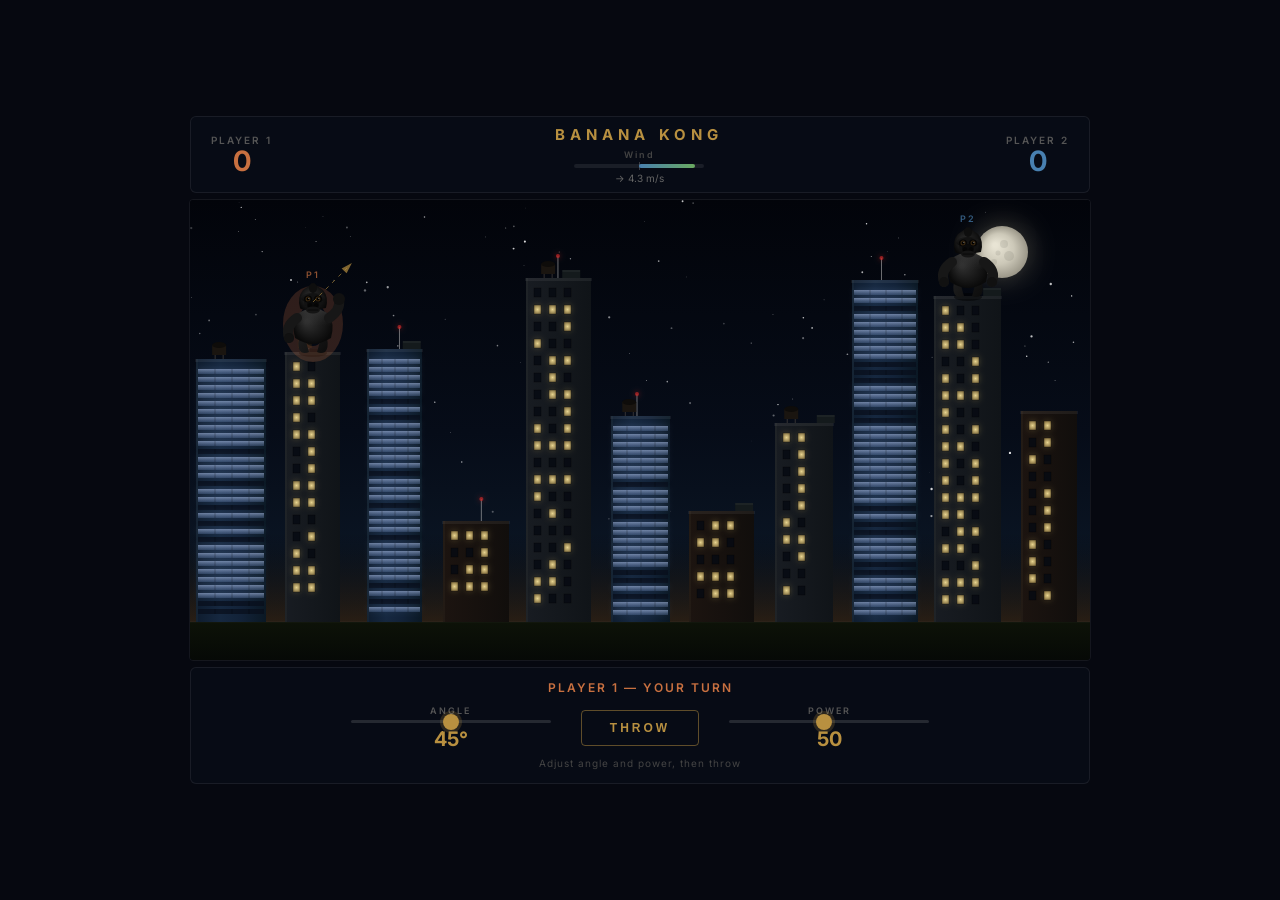
==== index.html @ 10cebb15 "Deploy Banana Kong game to GitHub Pages" ====
<!DOCTYPE html>
<html lang="en">
<head>
  <meta charset="UTF-8" />
  <meta name="viewport" content="width=device-width, initial-scale=1.0" />
  <title>Banana Kong</title>
  <style>
    @import url('https://fonts.googleapis.com/css2?family=Inter:wght@300;400;600;700&display=swap');

    * { margin: 0; padding: 0; box-sizing: border-box; }

    body {
      background: #060810;
      min-height: 100vh;
      display: flex;
      flex-direction: column;
      align-items: center;
      justify-content: center;
      font-family: 'Inter', 'Helvetica Neue', sans-serif;
      color: #d0d4dc;
      overflow: hidden;
    }

    #game-wrapper {
      display: flex;
      flex-direction: column;
      align-items: center;
      gap: 6px;
      width: 900px;
      max-width: 98vw;
    }

    /* ── Header ── */
    #header {
      display: flex;
      justify-content: space-between;
      align-items: center;
      width: 100%;
      padding: 8px 20px;
      background: rgba(8,12,22,0.92);
      border-radius: 6px;
      border: 1px solid rgba(255,255,255,0.07);
      backdrop-filter: blur(4px);
    }

    .score-block { display: flex; flex-direction: column; align-items: center; gap: 1px; }
    .score-label { font-size: 10px; font-weight: 600; color: #555; letter-spacing: 2px; text-transform: uppercase; }
    .score-num { font-size: 28px; font-weight: 700; line-height: 1; }
    #p1-score { color: #c87040; }
    #p2-score { color: #4880b0; }

    #center-block { text-align: center; }
    #game-title {
      font-size: 15px;
      font-weight: 700;
      color: #b89040;
      letter-spacing: 5px;
      text-transform: uppercase;
    }

    #wind-block { text-align: center; margin-top: 5px; }
    #wind-label { font-size: 9px; font-weight: 600; color: #444; letter-spacing: 2px; margin-bottom: 4px; }
    #wind-track {
      width: 130px;
      height: 4px;
      background: rgba(255,255,255,0.08);
      border-radius: 2px;
      position: relative;
      overflow: visible;
      margin: 0 auto 4px;
    }
    #wind-center {
      position: absolute;
      left: 50%; top: -2px; bottom: -2px;
      width: 1px;
      background: rgba(255,255,255,0.2);
    }
    #wind-fill {
      position: absolute;
      height: 100%;
      background: linear-gradient(90deg, #4880b0, #6aaa60);
      border-radius: 2px;
      transition: all 0.5s ease;
    }
    #wind-text { font-size: 10px; color: #666; font-weight: 400; }

    /* ── Canvas ── */
    #gameCanvas {
      border-radius: 4px;
      border: 1px solid rgba(255,255,255,0.06);
      display: block;
    }

    /* ── Controls ── */
    #controls {
      width: 100%;
      background: rgba(8,12,22,0.92);
      border-radius: 6px;
      border: 1px solid rgba(255,255,255,0.07);
      padding: 12px 20px 14px;
    }

    #turn-line {
      text-align: center;
      font-size: 12px;
      font-weight: 600;
      letter-spacing: 2px;
      text-transform: uppercase;
      margin-bottom: 10px;
      color: #888;
    }

    #controls-row {
      display: flex;
      align-items: flex-end;
      justify-content: center;
      gap: 30px;
      flex-wrap: wrap;
    }

    .ctrl-group { display: flex; flex-direction: column; align-items: center; gap: 4px; }
    .ctrl-label { font-size: 9px; font-weight: 600; letter-spacing: 2px; color: #555; text-transform: uppercase; }
    .ctrl-val { font-size: 20px; font-weight: 700; color: #b89040; min-width: 60px; text-align: center; }

    input[type=range] {
      -webkit-appearance: none;
      appearance: none;
      width: 200px;
      height: 3px;
      border-radius: 2px;
      background: rgba(255,255,255,0.12);
      outline: none;
      cursor: pointer;
    }
    input[type=range]::-webkit-slider-thumb {
      -webkit-appearance: none;
      width: 16px; height: 16px;
      border-radius: 50%;
      background: #b89040;
      cursor: pointer;
      box-shadow: 0 0 0 3px rgba(184,144,64,0.2);
    }
    input[type=range]::-moz-range-thumb {
      width: 16px; height: 16px;
      border-radius: 50%;
      background: #b89040;
      cursor: pointer;
      border: none;
    }

    #throw-btn {
      background: transparent;
      border: 1px solid rgba(184,144,64,0.5);
      border-radius: 4px;
      padding: 10px 28px;
      font-size: 12px;
      font-weight: 700;
      letter-spacing: 3px;
      text-transform: uppercase;
      color: #b89040;
      cursor: pointer;
      transition: background 0.2s, border-color 0.2s, color 0.2s;
      align-self: center;
    }
    #throw-btn:hover:not(:disabled) {
      background: rgba(184,144,64,0.12);
      border-color: #b89040;
    }
    #throw-btn:disabled {
      border-color: rgba(255,255,255,0.08);
      color: #333;
      cursor: not-allowed;
    }

    #message-text { font-size: 10px; color: #444; text-align: center; margin-top: 6px; letter-spacing: 1px; }

    /* ── Overlay ── */
    #overlay {
      position: fixed;
      inset: 0;
      background: rgba(0,0,0,0.88);
      display: flex;
      align-items: center;
      justify-content: center;
      z-index: 50;
    }
    #overlay.hidden { display: none; }
    #overlay-box {
      background: #080c16;
      border: 1px solid rgba(255,255,255,0.1);
      border-radius: 8px;
      padding: 42px 56px;
      text-align: center;
    }
    #overlay-title { font-size: 22px; font-weight: 700; color: #b89040; margin-bottom: 8px; letter-spacing: 1px; }
    #overlay-sub   { font-size: 13px; color: #555; margin-bottom: 26px; font-weight: 400; letter-spacing: 1px; }
    #next-btn {
      background: transparent;
      border: 1px solid rgba(184,144,64,0.4);
      border-radius: 4px;
      padding: 10px 28px;
      font-size: 11px;
      font-weight: 700;
      letter-spacing: 3px;
      text-transform: uppercase;
      color: #b89040;
      cursor: pointer;
    }
    #next-btn:hover { background: rgba(184,144,64,0.1); }
  </style>
</head>
<body>
<div id="game-wrapper">

  <div id="header">
    <div class="score-block">
      <div class="score-label">Player 1</div>
      <div class="score-num" id="p1-score">0</div>
    </div>

    <div id="center-block">
      <div id="game-title">Banana Kong</div>
      <div id="wind-block">
        <div id="wind-label">Wind</div>
        <div id="wind-track">
          <div id="wind-center"></div>
          <div id="wind-fill"></div>
        </div>
        <div id="wind-text">Calm</div>
      </div>
    </div>

    <div class="score-block">
      <div class="score-label">Player 2</div>
      <div class="score-num" id="p2-score">0</div>
    </div>
  </div>

  <canvas id="gameCanvas" width="900" height="460"></canvas>

  <div id="controls">
    <div id="turn-line">Player 1 — Your turn</div>
    <div id="controls-row">
      <div class="ctrl-group">
        <div class="ctrl-label">Angle</div>
        <input type="range" id="angle-slider" min="1" max="89" value="45" />
        <div class="ctrl-val" id="angle-val">45°</div>
      </div>
      <button id="throw-btn">Throw</button>
      <div class="ctrl-group">
        <div class="ctrl-label">Power</div>
        <input type="range" id="power-slider" min="5" max="100" value="50" />
        <div class="ctrl-val" id="power-val">50</div>
      </div>
    </div>
    <div id="message-text">Adjust angle and power, then throw</div>
  </div>
</div>

<div id="overlay" class="hidden">
  <div id="overlay-box">
    <div id="overlay-title"></div>
    <div id="overlay-sub"></div>
    <button id="next-btn">Next Round</button>
  </div>
</div>

<script>
// ─── Canvas & constants ───────────────────────────────────────────────────────
const canvas = document.getElementById('gameCanvas');
const ctx    = canvas.getContext('2d');
const W = canvas.width;
const H = canvas.height;
const GY = H - 38; // ground y

const GRAVITY   = 0.055;
const NUM_BLDGS = 11;

// ─── DOM refs ─────────────────────────────────────────────────────────────────
const angleSlider  = document.getElementById('angle-slider');
const powerSlider  = document.getElementById('power-slider');
const angleValEl   = document.getElementById('angle-val');
const powerValEl   = document.getElementById('power-val');
const throwBtn     = document.getElementById('throw-btn');
const turnLine     = document.getElementById('turn-line');
const msgText      = document.getElementById('message-text');
const p1ScoreEl    = document.getElementById('p1-score');
const p2ScoreEl    = document.getElementById('p2-score');
const windFillEl   = document.getElementById('wind-fill');
const windTextEl   = document.getElementById('wind-text');
const overlay      = document.getElementById('overlay');
const overlayTitle = document.getElementById('overlay-title');
const overlaySub   = document.getElementById('overlay-sub');
const nextBtn      = document.getElementById('next-btn');

// ─── State ────────────────────────────────────────────────────────────────────
let state = {
  buildings: [],
  gorillas:  [{ x: 0, y: 0 }, { x: 0, y: 0 }],
  current:   0,
  scores:    [0, 0],
  wind:      0,
  banana:    null,
  particles: [],
  hitPlayer: -1,
  phase:     'input',
  stars:     [],
};

// ─── Stars ────────────────────────────────────────────────────────────────────
(function initStars() {
  for (let i = 0; i < 120; i++) {
    state.stars.push({
      x: Math.random() * W,
      y: Math.random() * (GY * 0.78),
      r: Math.random() * 1.0 + 0.2,
      a: 0.2 + Math.random() * 0.7,
    });
  }
})();

// ─── Building generation ──────────────────────────────────────────────────────
function generateBuildings() {
  const slot = W / NUM_BLDGS;
  const bldgs = [];

  // Building facade types: 'glass', 'concrete', 'brick'
  const types = ['glass','concrete','glass','brick','concrete','glass','brick','concrete','glass','concrete','brick'];

  for (let i = 0; i < NUM_BLDGS; i++) {
    const w = Math.round(slot * 0.66 + Math.random() * slot * 0.2);
    const h = 85 + Math.round(Math.random() * 265);
    const x = Math.round(i * slot + (slot - w) / 2);
    const y = GY - h;
    const type = types[i % types.length];

    // Pre-generate windows
    const wins = [];
    const wW = type === 'glass' ? w - 4 : 7;
    const wH = type === 'glass' ? 5 : 9;
    const padX = type === 'glass' ? 2 : 8;
    const padY = 10;
    const gapX = type === 'glass' ? 0 : 8;
    const gapY = type === 'glass' ? 3 : 8;

    if (type === 'glass') {
      // Horizontal bands
      let cy = padY;
      while (cy + wH < h - 6) {
        wins.push({ x: padX, y: cy, w: wW, h: wH, lit: Math.random() > 0.25, type: 'band' });
        cy += wH + gapY;
      }
    } else {
      const cols = Math.floor((w - padX * 2) / (wW + gapX));
      const rows = Math.floor((h - padY * 2) / (wH + gapY));
      for (let r = 0; r < rows; r++) {
        for (let c = 0; c < cols; c++) {
          wins.push({
            x: padX + c * (wW + gapX),
            y: padY + r * (wH + gapY),
            w: wW, h: wH,
            lit: Math.random() > 0.42,
            type: 'rect'
          });
        }
      }
    }

    // Rooftop features
    const roofFeatures = [];
    if (Math.random() > 0.45) {
      roofFeatures.push({ kind: 'antenna', x: w * 0.4 + Math.random() * w * 0.2 });
    }
    if (Math.random() > 0.6) {
      roofFeatures.push({ kind: 'tank', x: w * 0.15 + Math.random() * w * 0.1 });
    }
    if (Math.random() > 0.7) {
      roofFeatures.push({ kind: 'hvac', x: w * 0.55 + Math.random() * w * 0.2 });
    }

    bldgs.push({ x, y, w, h, type, wins, roofFeatures, damages: [] });
  }
  return bldgs;
}

function placeGorillas(bldgs) {
  const b0 = bldgs[1];
  const b1 = bldgs[bldgs.length - 2];
  return [
    { x: b0.x + Math.round(b0.w / 2), y: b0.y },
    { x: b1.x + Math.round(b1.w / 2), y: b1.y },
  ];
}

// ─── Building damage system ───────────────────────────────────────────────────

function generateJagged(n) {
  const pts = [];
  for (let i = 0; i < n; i++) pts.push(0.58 + Math.random() * 0.42);
  return pts;
}

function generateCracks(r, n) {
  const cracks = [];
  for (let i = 0; i < n; i++) {
    const baseAng = (i / n) * Math.PI * 2 + (Math.random() - 0.5) * 0.9;
    const startR  = r * (0.8 + Math.random() * 0.2);
    const pts = [{ x: Math.cos(baseAng) * startR, y: Math.sin(baseAng) * startR }];
    let cr = startR, ca = baseAng;
    for (let s = 0; s < 2 + Math.floor(Math.random() * 3); s++) {
      cr += 7 + Math.random() * 16;
      ca += (Math.random() - 0.5) * 0.7;
      pts.push({ x: Math.cos(ca) * cr, y: Math.sin(ca) * cr });
    }
    cracks.push(pts);
  }
  return cracks;
}

function generateScorches(r) {
  const sc = [];
  for (let i = 0; i < 6 + Math.floor(Math.random() * 5); i++) {
    const a = Math.random() * Math.PI * 2;
    const d = r * (0.45 + Math.random() * 1.0);
    sc.push({ dx: Math.cos(a) * d, dy: Math.sin(a) * d, r: 5 + Math.random() * 14 });
  }
  return sc;
}

function isInsideHole(bld, hitX, hitY) {
  const rx = hitX - bld.x, ry = hitY - bld.y;
  for (const d of bld.damages) {
    if (Math.hypot(rx - d.x, ry - d.y) < d.r * 0.88) return true;
  }
  return false;
}

function applyBuildingDamage(bld, hitX, hitY) {
  const rx = hitX - bld.x, ry = hitY - bld.y;
  let nearest = null, nearDist = Infinity;
  for (const d of bld.damages) {
    const dist = Math.hypot(rx - d.x, ry - d.y);
    if (dist < d.r * 1.7 && dist < nearDist) { nearest = d; nearDist = dist; }
  }
  if (nearest) {
    nearest.r = Math.min(nearest.r + 16 + nearest.r * 0.28, 108);
    nearest.hits++;
    nearest.jagged   = generateJagged(24);
    nearest.cracks   = generateCracks(nearest.r, 4 + Math.min(nearest.hits * 2, 12));
    nearest.scorches = generateScorches(nearest.r);
    return nearest;
  }
  const r   = 26;
  const dmg = { x: rx, y: ry, r, hits: 1,
    jagged: generateJagged(20), cracks: generateCracks(r, 5), scorches: generateScorches(r) };
  bld.damages.push(dmg);
  return dmg;
}

// ─── Wind display ─────────────────────────────────────────────────────────────
function updateWindDisplay() {
  const w = state.wind;
  const abs = Math.abs(w);
  const dir = w > 0.1 ? '→' : w < -0.1 ? '←' : '';
  windTextEl.textContent = abs < 0.2 ? 'Calm' : `${dir} ${abs.toFixed(1)} m/s`;

  const pct = Math.min(abs / 5, 1);
  if (w >= 0) {
    windFillEl.style.left  = '50%';
    windFillEl.style.width = (pct * 50) + '%';
  } else {
    windFillEl.style.left  = (50 - pct * 50) + '%';
    windFillEl.style.width = (pct * 50) + '%';
  }
}

// ─── Round init ───────────────────────────────────────────────────────────────
function initRound() {
  state.buildings = generateBuildings();
  state.gorillas  = placeGorillas(state.buildings);
  state.wind      = +((Math.random() * 10 - 5).toFixed(2));
  state.banana    = null;
  state.particles = [];
  state.hitPlayer = -1;
  state.phase     = 'input';

  throwBtn.disabled = false;
  updateWindDisplay();
  refreshTurnUI();
}

function refreshTurnUI() {
  const p = state.current + 1;
  const color = p === 1 ? '#c87040' : '#4880b0';
  turnLine.style.color = color;
  turnLine.textContent = `Player ${p} — Your turn`;
  msgText.textContent  = 'Adjust angle and power, then throw';
}

// ─── DRAWING ──────────────────────────────────────────────────────────────────

function drawBackground() {
  // Deep night sky
  const skyGrad = ctx.createLinearGradient(0, 0, 0, GY);
  skyGrad.addColorStop(0,    '#02040a');
  skyGrad.addColorStop(0.55, '#060c18');
  skyGrad.addColorStop(0.82, '#0a1422');
  skyGrad.addColorStop(1,    '#111820');
  ctx.fillStyle = skyGrad;
  ctx.fillRect(0, 0, W, GY);

  // Stars
  for (const s of state.stars) {
    ctx.globalAlpha = s.a;
    ctx.fillStyle = '#ffffff';
    ctx.beginPath();
    ctx.arc(s.x, s.y, s.r, 0, Math.PI * 2);
    ctx.fill();
  }
  ctx.globalAlpha = 1;

  // Moon — large, realistic pale disc with subtle tonal variation
  ctx.save();
  const moonX = W - 88, moonY = 52, moonR = 26;
  const moonGrad = ctx.createRadialGradient(moonX - 7, moonY - 7, 2, moonX, moonY, moonR);
  moonGrad.addColorStop(0,    '#e8e4d4');
  moonGrad.addColorStop(0.55, '#ccc8b8');
  moonGrad.addColorStop(1,    '#9a9688');
  ctx.fillStyle = moonGrad;
  ctx.shadowColor = 'rgba(210,200,160,0.3)';
  ctx.shadowBlur  = 28;
  ctx.beginPath();
  ctx.arc(moonX, moonY, moonR, 0, Math.PI * 2);
  ctx.fill();
  // Subtle crater marks
  ctx.globalAlpha = 0.12;
  ctx.fillStyle = '#4a4840';
  const craters = [[moonX+7,moonY+4,5],[moonX-8,moonY+10,3],[moonX+2,moonY-8,4],[moonX-4,moonY+1,2.5]];
  for (const [cx,cy,cr] of craters) {
    ctx.beginPath();
    ctx.arc(cx, cy, cr, 0, Math.PI * 2);
    ctx.fill();
  }
  ctx.globalAlpha = 1;
  ctx.shadowBlur = 0;
  ctx.restore();

  // Horizon city-glow — amber light pollution
  const glowGrad = ctx.createLinearGradient(0, GY - 90, 0, GY);
  glowGrad.addColorStop(0, 'rgba(0,0,0,0)');
  glowGrad.addColorStop(1, 'rgba(60,35,10,0.55)');
  ctx.fillStyle = glowGrad;
  ctx.fillRect(0, GY - 90, W, 90);

  // Ground — dark asphalt
  const gGrad = ctx.createLinearGradient(0, GY, 0, H);
  gGrad.addColorStop(0, '#0d1208');
  gGrad.addColorStop(1, '#060906');
  ctx.fillStyle = gGrad;
  ctx.fillRect(0, GY, W, H - GY);

  // Sidewalk edge line
  ctx.strokeStyle = 'rgba(255,255,255,0.04)';
  ctx.lineWidth = 1;
  ctx.beginPath();
  ctx.moveTo(0, GY);
  ctx.lineTo(W, GY);
  ctx.stroke();
}

function drawBuildings() {
  for (const b of state.buildings) {
    // Facade gradient based on type
    let faceGrad;
    if (b.type === 'glass') {
      faceGrad = ctx.createLinearGradient(b.x, b.y, b.x + b.w, b.y);
      faceGrad.addColorStop(0,    '#0e1c2e');
      faceGrad.addColorStop(0.35, '#162840');
      faceGrad.addColorStop(0.65, '#122238');
      faceGrad.addColorStop(1,    '#0a1824');
    } else if (b.type === 'concrete') {
      faceGrad = ctx.createLinearGradient(b.x, b.y, b.x + b.w, b.y);
      faceGrad.addColorStop(0, '#181c22');
      faceGrad.addColorStop(1, '#101418');
    } else { // brick
      faceGrad = ctx.createLinearGradient(b.x, b.y, b.x + b.w, b.y);
      faceGrad.addColorStop(0, '#1c1410');
      faceGrad.addColorStop(1, '#110e0c');
    }
    ctx.fillStyle = faceGrad;
    ctx.fillRect(b.x, b.y, b.w, b.h);

    // Left-edge highlight (light from moon)
    ctx.fillStyle = 'rgba(200,190,160,0.04)';
    ctx.fillRect(b.x, b.y, 2, b.h);

    // Windows
    for (const win of b.wins) {
      if (win.type === 'band') {
        // Glass curtain-wall band
        if (win.lit) {
          const bandGrad = ctx.createLinearGradient(b.x + win.x, b.y + win.y, b.x + win.x, b.y + win.y + win.h);
          bandGrad.addColorStop(0, 'rgba(180,200,240,0.55)');
          bandGrad.addColorStop(1, 'rgba(120,150,200,0.25)');
          ctx.fillStyle = bandGrad;
          ctx.shadowColor = 'rgba(160,190,255,0.3)';
          ctx.shadowBlur  = 6;
        } else {
          ctx.fillStyle = 'rgba(8,14,26,0.7)';
          ctx.shadowBlur = 0;
        }
        ctx.fillRect(b.x + win.x, b.y + win.y, win.w, win.h);
        ctx.shadowBlur = 0;
        // Mullion dividers
        ctx.strokeStyle = 'rgba(0,0,0,0.5)';
        ctx.lineWidth = 0.5;
        for (let mx = b.x + win.x + Math.round(win.w / 4); mx < b.x + win.x + win.w; mx += Math.round(win.w / 4)) {
          ctx.beginPath();
          ctx.moveTo(mx, b.y + win.y);
          ctx.lineTo(mx, b.y + win.y + win.h);
          ctx.stroke();
        }
      } else {
        // Rectangular window
        if (win.lit) {
          const wg = ctx.createRadialGradient(
            b.x + win.x + win.w/2, b.y + win.y + win.h/2, 0,
            b.x + win.x + win.w/2, b.y + win.y + win.h/2, win.w * 0.8
          );
          wg.addColorStop(0, 'rgba(240,220,150,0.95)');
          wg.addColorStop(1, 'rgba(180,150,80,0.55)');
          ctx.fillStyle = wg;
          ctx.shadowColor = 'rgba(220,190,100,0.5)';
          ctx.shadowBlur  = 6;
        } else {
          ctx.fillStyle = 'rgba(6,10,18,0.85)';
          ctx.shadowBlur = 0;
        }
        ctx.fillRect(b.x + win.x, b.y + win.y, win.w, win.h);
        ctx.shadowBlur = 0;

        // Window frame
        ctx.strokeStyle = 'rgba(0,0,0,0.6)';
        ctx.lineWidth = 0.5;
        ctx.strokeRect(b.x + win.x, b.y + win.y, win.w, win.h);
      }
    }

    // Roof ledge
    ctx.fillStyle = 'rgba(255,255,255,0.06)';
    ctx.fillRect(b.x - 1, b.y, b.w + 2, 3);

    // Rooftop features
    for (const feat of b.roofFeatures) {
      const fx = b.x + feat.x;
      const fy = b.y;
      if (feat.kind === 'antenna') {
        ctx.strokeStyle = 'rgba(180,180,180,0.6)';
        ctx.lineWidth = 1;
        ctx.beginPath();
        ctx.moveTo(fx, fy);
        ctx.lineTo(fx, fy - 22);
        ctx.stroke();
        // Red beacon
        ctx.fillStyle = 'rgba(200,40,40,0.7)';
        ctx.shadowColor = 'rgba(200,40,40,0.8)';
        ctx.shadowBlur  = 5;
        ctx.beginPath();
        ctx.arc(fx, fy - 22, 2, 0, Math.PI * 2);
        ctx.fill();
        ctx.shadowBlur = 0;
      } else if (feat.kind === 'tank') {
        // Cylindrical water tower
        ctx.fillStyle = '#1a1510';
        ctx.fillRect(fx, fy - 14, 14, 10);
        ctx.fillStyle = '#0e0c0a';
        ctx.beginPath();
        ctx.ellipse(fx + 7, fy - 14, 7, 3, 0, 0, Math.PI * 2);
        ctx.fill();
        // Supports
        ctx.strokeStyle = 'rgba(100,90,80,0.5)';
        ctx.lineWidth = 1;
        ctx.beginPath();
        ctx.moveTo(fx + 3, fy - 4);  ctx.lineTo(fx + 3, fy);
        ctx.moveTo(fx + 11, fy - 4); ctx.lineTo(fx + 11, fy);
        ctx.stroke();
      } else if (feat.kind === 'hvac') {
        // HVAC unit
        ctx.fillStyle = '#141a1c';
        ctx.fillRect(fx, fy - 8, 18, 8);
        ctx.fillStyle = 'rgba(255,255,255,0.04)';
        ctx.fillRect(fx, fy - 8, 18, 2);
      }
    }

    // Damage zones on top of building
    for (const dmg of b.damages) {
      drawDamageZone(b.x + dmg.x, b.y + dmg.y, dmg);
    }
  }
}

// ─── Damage zone rendering ────────────────────────────────────────────────────
function drawDamageZone(cx, cy, dmg) {
  const r = dmg.r;
  const t = Date.now() * 0.0022;

  // Jagged blast hole — very dark fill matching night sky
  ctx.save();
  ctx.beginPath();
  for (let i = 0; i < dmg.jagged.length; i++) {
    const angle = (i / dmg.jagged.length) * Math.PI * 2;
    const pr = r * dmg.jagged[i];
    const px = cx + Math.cos(angle) * pr;
    const py = cy + Math.sin(angle) * pr;
    i === 0 ? ctx.moveTo(px, py) : ctx.lineTo(px, py);
  }
  ctx.closePath();
  const holeGrad = ctx.createRadialGradient(cx, cy, 0, cx, cy, r);
  holeGrad.addColorStop(0,    '#010106');
  holeGrad.addColorStop(0.6,  '#02020c');
  holeGrad.addColorStop(1,    '#030412');
  ctx.fillStyle = holeGrad;
  ctx.fill();
  ctx.restore();

  // Scorch marks on surrounding building surface
  for (const sc of dmg.scorches) {
    const sg = ctx.createRadialGradient(cx + sc.dx, cy + sc.dy, 0, cx + sc.dx, cy + sc.dy, sc.r);
    sg.addColorStop(0, 'rgba(0,0,0,0.8)');
    sg.addColorStop(1, 'rgba(0,0,0,0)');
    ctx.fillStyle = sg;
    ctx.beginPath();
    ctx.arc(cx + sc.dx, cy + sc.dy, sc.r, 0, Math.PI * 2);
    ctx.fill();
  }

  // Glowing fire rim — pulsing orange-red
  const pulse = 0.5 + 0.18 * Math.sin(t * 2.2);
  const rimGrad = ctx.createRadialGradient(cx, cy, r * 0.5, cx, cy, r + 22);
  rimGrad.addColorStop(0,    'rgba(0,0,0,0)');
  rimGrad.addColorStop(0.22, `rgba(255,110,0,${0.55 + pulse * 0.2})`);
  rimGrad.addColorStop(0.52, `rgba(255,190,30,${0.28 + pulse * 0.1})`);
  rimGrad.addColorStop(0.82, `rgba(180,40,0,${0.14 + pulse * 0.06})`);
  rimGrad.addColorStop(1,    'rgba(0,0,0,0)');
  ctx.fillStyle = rimGrad;
  ctx.beginPath();
  ctx.arc(cx, cy, r + 22, 0, Math.PI * 2);
  ctx.fill();

  // Structural cracks radiating from hole
  ctx.save();
  ctx.strokeStyle = 'rgba(0,0,0,0.85)';
  ctx.lineWidth = 1.2;
  ctx.lineCap = 'round';
  ctx.lineJoin = 'round';
  for (const crack of dmg.cracks) {
    ctx.beginPath();
    ctx.moveTo(cx + crack[0].x, cy + crack[0].y);
    for (let i = 1; i < crack.length; i++) ctx.lineTo(cx + crack[i].x, cy + crack[i].y);
    ctx.stroke();
  }
  ctx.restore();

  // Animated embers orbiting the rim — more embers per hit
  const numEmbers = Math.min(3 + dmg.hits * 2, 14);
  for (let i = 0; i < numEmbers; i++) {
    const a  = (i / numEmbers) * Math.PI * 2 + t * (0.6 + i * 0.07);
    const er = r * (0.72 + 0.18 * Math.sin(t * 2.4 + i * 1.1));
    ctx.save();
    ctx.globalAlpha = 0.2 + 0.55 * Math.abs(Math.sin(t * 2.8 + i * 1.7));
    ctx.fillStyle   = i % 3 === 0 ? '#ff8800' : i % 3 === 1 ? '#ffdd00' : '#ff3300';
    ctx.shadowColor = '#ff4400';
    ctx.shadowBlur  = 6;
    ctx.beginPath();
    ctx.arc(cx + Math.cos(a) * er, cy + Math.sin(a) * er, 1.8 + dmg.hits * 0.25, 0, Math.PI * 2);
    ctx.fill();
    ctx.restore();
  }

  // Inner heat glow (stronger on repeated hits)
  if (dmg.hits >= 2) {
    const innerGlow = ctx.createRadialGradient(cx, cy, 0, cx, cy, r * 0.55);
    innerGlow.addColorStop(0, `rgba(255,150,20,${Math.min(0.06 * dmg.hits, 0.22)})`);
    innerGlow.addColorStop(1, 'rgba(0,0,0,0)');
    ctx.fillStyle = innerGlow;
    ctx.beginPath();
    ctx.arc(cx, cy, r * 0.55, 0, Math.PI * 2);
    ctx.fill();
  }
}

// ─── Realistic gorilla drawing ────────────────────────────────────────────────
function drawGorilla(gx, gy, playerIdx, armRaised) {
  const isP1 = playerIdx === 0;
  ctx.save();
  ctx.translate(gx, gy);

  // Ground shadow
  ctx.fillStyle = 'rgba(0,0,0,0.45)';
  ctx.beginPath();
  ctx.ellipse(0, 1, 14, 4, 0, 0, Math.PI * 2);
  ctx.fill();

  // Subtle glow ring for active player
  if (state.current === playerIdx && state.phase === 'input') {
    ctx.strokeStyle = isP1 ? 'rgba(200,112,64,0.22)' : 'rgba(72,128,176,0.22)';
    ctx.lineWidth = 16;
    ctx.beginPath();
    ctx.ellipse(0, -28, 22, 30, 0, 0, Math.PI * 2);
    ctx.stroke();
  }

  // ── Legs ──
  const legGrad = ctx.createLinearGradient(-10, -16, 10, 0);
  legGrad.addColorStop(0, '#1c1c1c');
  legGrad.addColorStop(1, '#0e0e0e');
  ctx.fillStyle = legGrad;
  // Left leg
  ctx.beginPath();
  ctx.moveTo(-14, -14);
  ctx.quadraticCurveTo(-16, -4, -12, 0);
  ctx.quadraticCurveTo(-8,  2,  -4, 0);
  ctx.quadraticCurveTo(-6, -6, -8, -16);
  ctx.closePath();
  ctx.fill();
  // Right leg
  ctx.beginPath();
  ctx.moveTo(14, -14);
  ctx.quadraticCurveTo(16, -4, 12, 0);
  ctx.quadraticCurveTo(8,  2,  4, 0);
  ctx.quadraticCurveTo(6, -6, 8, -16);
  ctx.closePath();
  ctx.fill();

  // ── Body (barrel chest) ──
  const bodyGrad = ctx.createRadialGradient(-6, -30, 2, 0, -28, 20);
  bodyGrad.addColorStop(0,    '#2e2e2e');
  bodyGrad.addColorStop(0.55, '#1a1a1a');
  bodyGrad.addColorStop(1,    '#0a0a0a');
  ctx.fillStyle = bodyGrad;
  ctx.beginPath();
  ctx.moveTo(-18, -14);
  ctx.quadraticCurveTo(-22, -28, -16, -38);
  ctx.quadraticCurveTo(-6,  -44,  0, -44);
  ctx.quadraticCurveTo( 6,  -44, 16, -38);
  ctx.quadraticCurveTo( 22, -28, 18, -14);
  ctx.quadraticCurveTo(  8,  -8,  0,  -8);
  ctx.quadraticCurveTo( -8,  -8,-18, -14);
  ctx.closePath();
  ctx.fill();

  // Silverback saddle (gray marking across upper back)
  ctx.save();
  ctx.clip(); // clip to body shape above
  const silverGrad = ctx.createLinearGradient(0, -44, 0, -26);
  silverGrad.addColorStop(0, 'rgba(100,100,100,0.45)');
  silverGrad.addColorStop(1, 'rgba(60,60,60,0)');
  ctx.fillStyle = silverGrad;
  ctx.fillRect(-20, -44, 40, 20);
  ctx.restore();

  // ── Arms ──
  const armColor = '#171717';
  ctx.lineCap = 'round';

  const dir = isP1 ? 1 : -1;

  if (armRaised) {
    // Throwing arm (to opponent's side) raised overhead
    ctx.strokeStyle = armColor;
    ctx.lineWidth = 10;
    ctx.beginPath();
    ctx.moveTo(dir * 16, -34);
    ctx.quadraticCurveTo(dir * 28, -42, dir * 26, -52);
    ctx.stroke();
    // Fist
    ctx.fillStyle = '#111';
    ctx.beginPath();
    ctx.arc(dir * 26, -53, 6, 0, Math.PI * 2);
    ctx.fill();

    // Other arm down/relaxed
    ctx.strokeStyle = armColor;
    ctx.lineWidth = 10;
    ctx.beginPath();
    ctx.moveTo(-dir * 16, -34);
    ctx.quadraticCurveTo(-dir * 28, -26, -dir * 24, -14);
    ctx.stroke();
    // Knuckles on ground side
    ctx.fillStyle = '#111';
    ctx.beginPath();
    ctx.arc(-dir * 24, -14, 5, 0, Math.PI * 2);
    ctx.fill();
  } else {
    // Both arms relaxed / knuckle-walk pose
    ctx.strokeStyle = armColor;
    ctx.lineWidth = 10;
    ctx.beginPath();
    ctx.moveTo(-16, -34);
    ctx.quadraticCurveTo(-28, -26, -24, -14);
    ctx.stroke();
    ctx.beginPath();
    ctx.moveTo( 16, -34);
    ctx.quadraticCurveTo( 28, -26,  24, -14);
    ctx.stroke();
    // Knuckles
    ctx.fillStyle = '#111';
    ctx.beginPath();
    ctx.arc(-24, -14, 5, 0, Math.PI * 2);
    ctx.arc( 24, -14, 5, 0, Math.PI * 2);
    ctx.fill();
  }

  // ── Head ──
  const headGrad = ctx.createRadialGradient(-4, -56, 1, 0, -54, 15);
  headGrad.addColorStop(0,    '#2a2a2a');
  headGrad.addColorStop(0.6,  '#181818');
  headGrad.addColorStop(1,    '#080808');
  ctx.fillStyle = headGrad;
  ctx.beginPath();
  // Skull with sagittal crest
  ctx.moveTo(-13, -44);
  ctx.quadraticCurveTo(-16, -55, -10, -62);
  ctx.quadraticCurveTo(-2,  -68,  0, -68);
  ctx.quadraticCurveTo( 2,  -68, 10, -62);
  ctx.quadraticCurveTo( 16, -55, 13, -44);
  ctx.quadraticCurveTo(  0, -42,  0, -42);
  ctx.quadraticCurveTo(-13, -42,-13, -44);
  ctx.closePath();
  ctx.fill();

  // Sagittal crest ridge
  ctx.fillStyle = '#0e0e0e';
  ctx.beginPath();
  ctx.ellipse(0, -64, 4, 5, 0, 0, Math.PI * 2);
  ctx.fill();

  // Prominent brow ridge
  const browGrad = ctx.createLinearGradient(0, -56, 0, -49);
  browGrad.addColorStop(0, '#181818');
  browGrad.addColorStop(1, '#080808');
  ctx.fillStyle = browGrad;
  ctx.beginPath();
  ctx.ellipse(0, -54, 12, 5, 0, 0, Math.PI * 2);
  ctx.fill();

  // Face skin area (slightly lighter, leathery)
  ctx.fillStyle = '#121212';
  ctx.beginPath();
  ctx.ellipse(0, -50, 9, 9, 0, 0, Math.PI * 2);
  ctx.fill();

  // Eyes — deep-set under the brow
  // Eye sockets (dark cavities)
  ctx.fillStyle = '#050505';
  ctx.beginPath();
  ctx.ellipse(-5, -53, 4, 3.5, 0, 0, Math.PI * 2);
  ctx.ellipse( 5, -53, 4, 3.5, 0, 0, Math.PI * 2);
  ctx.fill();
  // Iris — warm brown
  ctx.fillStyle = '#3a2810';
  ctx.beginPath();
  ctx.arc(-5, -53, 2.5, 0, Math.PI * 2);
  ctx.arc( 5, -53, 2.5, 0, Math.PI * 2);
  ctx.fill();
  // Pupils
  ctx.fillStyle = '#000';
  ctx.beginPath();
  ctx.arc(-5, -53, 1.4, 0, Math.PI * 2);
  ctx.arc( 5, -53, 1.4, 0, Math.PI * 2);
  ctx.fill();
  // Catchlight
  ctx.fillStyle = 'rgba(255,255,255,0.35)';
  ctx.beginPath();
  ctx.arc(-4.2, -53.6, 0.7, 0, Math.PI * 2);
  ctx.arc( 5.8, -53.6, 0.7, 0, Math.PI * 2);
  ctx.fill();

  // Broad flat nose (wider nostrils, forward-facing)
  ctx.fillStyle = '#0a0a0a';
  ctx.beginPath();
  ctx.ellipse(0, -47, 6, 5, 0, 0, Math.PI * 2);
  ctx.fill();
  // Nostrils
  ctx.fillStyle = '#050505';
  ctx.beginPath();
  ctx.ellipse(-2.8, -46, 2.2, 2.8, -0.2, 0, Math.PI * 2);
  ctx.ellipse( 2.8, -46, 2.2, 2.8,  0.2, 0, Math.PI * 2);
  ctx.fill();

  // Lips
  ctx.fillStyle = '#151515';
  ctx.beginPath();
  ctx.ellipse(0, -42, 7, 3.5, 0, 0, Math.PI * 2);
  ctx.fill();
  // Lip line
  ctx.strokeStyle = '#090909';
  ctx.lineWidth = 1;
  ctx.beginPath();
  ctx.moveTo(-5, -42);
  ctx.lineTo( 5, -42);
  ctx.stroke();

  ctx.restore();

  // Small player tag above
  ctx.save();
  ctx.translate(gx, gy);
  const tagColor = isP1 ? 'rgba(200,112,64,0.7)' : 'rgba(72,128,176,0.7)';
  ctx.fillStyle = tagColor;
  ctx.font = '600 9px Inter, sans-serif';
  ctx.textAlign = 'center';
  ctx.letterSpacing = '2px';
  ctx.fillText(`P${playerIdx + 1}`, 0, -74);
  ctx.restore();
}

// ─── Banana drawing ───────────────────────────────────────────────────────────
function drawBanana() {
  if (!state.banana) return;
  const b = state.banana;
  ctx.save();
  ctx.translate(b.x, b.y);
  ctx.rotate(b.rot);

  // Draw banana as a thick crescent using layered strokes
  // Outer dark rind
  ctx.strokeStyle = '#5a3800';
  ctx.lineWidth   = 10;
  ctx.lineCap = 'round';
  ctx.shadowColor = 'rgba(180,130,0,0.4)';
  ctx.shadowBlur  = 8;
  ctx.beginPath();
  ctx.arc(0, 7, 15, Math.PI + 0.42, -0.42, false);
  ctx.stroke();

  // Main yellow body
  ctx.strokeStyle = '#d4920a';
  ctx.lineWidth = 8;
  ctx.beginPath();
  ctx.arc(0, 7, 15, Math.PI + 0.42, -0.42, false);
  ctx.stroke();

  // Bright highlight
  ctx.strokeStyle = '#f0c030';
  ctx.lineWidth = 5;
  ctx.beginPath();
  ctx.arc(0, 7, 15, Math.PI + 0.42, -0.42, false);
  ctx.stroke();

  // Specular highlight on top
  ctx.strokeStyle = 'rgba(255,240,160,0.6)';
  ctx.lineWidth = 2;
  ctx.beginPath();
  ctx.arc(0, 7, 15, Math.PI + 0.44, -0.5, false);
  ctx.stroke();

  ctx.shadowBlur = 0;

  // Brown tips
  const tipPositions = [
    { x: Math.cos(Math.PI + 0.42) * 15, y: 7 + Math.sin(Math.PI + 0.42) * 15 },
    { x: Math.cos(-0.42) * 15, y: 7 + Math.sin(-0.42) * 15 },
  ];
  ctx.fillStyle = '#3a2000';
  for (const tp of tipPositions) {
    ctx.beginPath();
    ctx.arc(tp.x, tp.y, 3, 0, Math.PI * 2);
    ctx.fill();
  }

  ctx.restore();
}

// ─── Particles ────────────────────────────────────────────────────────────────
function drawParticles() {
  for (const p of state.particles) {
    ctx.save();
    ctx.globalAlpha = p.a;
    if (p.kind === 'smoke') {
      const sg = ctx.createRadialGradient(p.x, p.y, 0, p.x, p.y, p.r);
      sg.addColorStop(0, 'rgba(80,75,70,0.75)');
      sg.addColorStop(1, 'rgba(30,28,26,0)');
      ctx.fillStyle = sg;
      ctx.beginPath();
      ctx.arc(p.x, p.y, p.r, 0, Math.PI * 2);
      ctx.fill();
    } else if (p.kind === 'flash') {
      const fg = ctx.createRadialGradient(p.x, p.y, 0, p.x, p.y, p.r);
      fg.addColorStop(0,   'rgba(255,255,220,1)');
      fg.addColorStop(0.4, 'rgba(255,180,60,0.7)');
      fg.addColorStop(1,   'rgba(255,80,0,0)');
      ctx.fillStyle = fg;
      ctx.beginPath();
      ctx.arc(p.x, p.y, p.r, 0, Math.PI * 2);
      ctx.fill();
    } else {
      ctx.fillStyle = p.color;
      ctx.beginPath();
      ctx.arc(p.x, p.y, p.r, 0, Math.PI * 2);
      ctx.fill();
    }
    ctx.restore();
  }
}

// ─── Angle indicator ──────────────────────────────────────────────────────────
function drawAngleArrow() {
  if (state.phase !== 'input') return;
  const g   = state.gorillas[state.current];
  const ang = parseInt(angleSlider.value) * Math.PI / 180;
  const dir = state.current === 0 ? 1 : -1;
  const len = 48;
  const ox  = g.x;
  const oy  = g.y - 50;

  const ex = ox + Math.cos(ang) * len * dir;
  const ey = oy - Math.sin(ang) * len;

  ctx.save();
  ctx.strokeStyle = 'rgba(184,144,64,0.6)';
  ctx.lineWidth   = 1;
  ctx.setLineDash([4, 5]);
  ctx.beginPath();
  ctx.moveTo(ox, oy);
  ctx.lineTo(ex, ey);
  ctx.stroke();
  ctx.setLineDash([]);

  // Arrowhead
  const headAng = Math.atan2(ey - oy, ex - ox);
  ctx.fillStyle = 'rgba(184,144,64,0.7)';
  ctx.save();
  ctx.translate(ex, ey);
  ctx.rotate(headAng);
  ctx.beginPath();
  ctx.moveTo(7, 0);
  ctx.lineTo(-4, 3.5);
  ctx.lineTo(-4, -3.5);
  ctx.closePath();
  ctx.fill();
  ctx.restore();
  ctx.restore();
}

// ─── Main render ──────────────────────────────────────────────────────────────
function render() {
  ctx.clearRect(0, 0, W, H);
  drawBackground();
  drawBuildings();

  for (let i = 0; i < 2; i++) {
    if (state.hitPlayer === i) continue;
    const g = state.gorillas[i];
    drawGorilla(g.x, g.y, i, state.current === i && state.phase === 'input');
  }

  drawBanana();
  drawParticles();
  drawAngleArrow();
}

// ─── Explosion ────────────────────────────────────────────────────────────────
function createExplosion(x, y, scale = 1) {
  const s = Math.max(0.6, Math.min(scale, 4));
  const fireColors = ['#ff6000','#ff4400','#ff8800','#ffaa00','#ffdd00','#ffffff','#ff2200'];

  // Fire core — count and speed scale with hit number
  const fireCount = Math.round(30 * s);
  for (let i = 0; i < fireCount; i++) {
    const ang   = Math.random() * Math.PI * 2;
    const speed = (1.5 + Math.random() * 7) * Math.sqrt(s);
    state.particles.push({
      x, y,
      vx: Math.cos(ang) * speed,
      vy: Math.sin(ang) * speed - 3 * s,
      r:  (2 + Math.random() * 6) * Math.min(s, 2),
      a:  1,
      color: fireColors[Math.floor(Math.random() * fireColors.length)],
      kind: 'fire',
    });
  }

  // Smoke column — taller and denser on bigger hits
  const smokeCount = Math.round(18 * s);
  for (let i = 0; i < smokeCount; i++) {
    const ang = Math.random() * Math.PI * 2;
    state.particles.push({
      x: x + (Math.random() - 0.5) * 20 * s,
      y: y + (Math.random() - 0.5) * 10,
      vx: (Math.random() - 0.5) * 1.5,
      vy: -0.5 - Math.random() * 2.2 * s,
      r:  (8 + Math.random() * 20) * Math.min(s, 2),
      a:  0.6,
      color: '', kind: 'smoke',
    });
  }

  // Concrete/brick debris chunks
  const debrisCount = Math.round(20 * s);
  const debrisColors = ['#2a1a08','#3a2a14','#4a3820','#1a1a1a','#252520'];
  for (let i = 0; i < debrisCount; i++) {
    const ang   = Math.random() * Math.PI * 2;
    const speed = (2 + Math.random() * 6) * Math.sqrt(s);
    state.particles.push({
      x, y,
      vx: Math.cos(ang) * speed,
      vy: Math.sin(ang) * speed - 2.5,
      r:  (1.5 + Math.random() * 3.5) * Math.min(s, 1.5),
      a:  1,
      color: debrisColors[Math.floor(Math.random() * debrisColors.length)],
      kind: 'debris',
    });
  }

  // Flash — bright white burst at center
  state.particles.push({
    x, y, vx: 0, vy: 0,
    r: 18 * s, a: 0.9,
    color: '#ffffff', kind: 'flash',
  });
}

// ─── Physics update ───────────────────────────────────────────────────────────
function updateBanana() {
  if (!state.banana) return;
  const b = state.banana;
  b.x  += b.vx;
  b.y  += b.vy;
  b.vy += GRAVITY;
  b.vx += state.wind * 0.0018;
  b.rot += 0.18;

  if (b.x < -30 || b.x > W + 30 || b.y > H + 30) {
    missTurn(); return;
  }
  for (const bld of state.buildings) {
    if (b.x > bld.x && b.x < bld.x + bld.w && b.y > bld.y && b.y < bld.y + bld.h) {
      // Pass through existing holes
      if (isInsideHole(bld, b.x, b.y)) continue;
      // Apply damage to building material, then switch turns
      const dmg = applyBuildingDamage(bld, b.x, b.y);
      createExplosion(b.x, b.y, Math.max(1, dmg.r / 28));
      missTurn(); return;
    }
  }
  if (b.y > GY) { missTurn(); return; }

  for (let i = 0; i < 2; i++) {
    if (i === state.current) continue;
    const g = state.gorillas[i];
    const dx = Math.abs(b.x - g.x);
    const dy = Math.abs(b.y - (g.y - 30));
    if (dx < 20 && dy < 28) {
      hitGorilla(i, b.x, b.y); return;
    }
  }
}

function missTurn() {
  state.banana  = null;
  state.current = 1 - state.current;
  state.wind    = +((Math.random() * 10 - 5).toFixed(2));
  state.phase   = 'input';
  throwBtn.disabled = false;
  updateWindDisplay();
  refreshTurnUI();
  msgText.textContent = 'Missed — wind changed. Adjust and try again.';
}

function hitGorilla(victimIdx, bx, by) {
  createExplosion(bx, by, 2.5);
  state.banana    = null;
  state.hitPlayer = victimIdx;
  state.scores[state.current]++;
  state.phase     = 'exploding';
  throwBtn.disabled = true;

  p1ScoreEl.textContent = state.scores[0];
  p2ScoreEl.textContent = state.scores[1];

  const winner = state.current + 1;
  setTimeout(() => {
    overlayTitle.textContent = `Player ${winner} wins the round`;
    overlaySub.textContent   = `Score  —  P1: ${state.scores[0]}   P2: ${state.scores[1]}`;
    overlay.classList.remove('hidden');
  }, 1500);
}

function updateParticles() {
  state.particles = state.particles.filter(p => p.a > 0.02);
  for (const p of state.particles) {
    p.x  += p.vx;
    p.y  += p.vy;
    p.vy += p.kind === 'smoke' ? -0.015 : p.kind === 'flash' ? 0 : 0.06;
    p.a  *= p.kind === 'smoke' ? 0.960 : p.kind === 'flash' ? 0.82 : 0.962;
    if (p.kind === 'flash') p.r *= 1.08;
    else if (p.kind !== 'smoke') p.r *= 0.993;
  }
}

// Emit persistent smoke from active damage sites
function emitDamageSmoke() {
  for (const bld of state.buildings) {
    for (const dmg of bld.damages) {
      if (Math.random() > 0.18) continue;
      const cx = bld.x + dmg.x, cy = bld.y + dmg.y;
      state.particles.push({
        x: cx + (Math.random() - 0.5) * dmg.r * 0.6,
        y: cy + (Math.random() - 0.5) * dmg.r * 0.3,
        vx: (Math.random() - 0.5) * 0.6,
        vy: -0.4 - Math.random() * 1.0,
        r:  4 + Math.random() * 10,
        a:  0.28 + Math.random() * 0.18,
        color: '', kind: 'smoke',
      });
    }
  }
}

// ─── Game loop ────────────────────────────────────────────────────────────────
function loop() {
  requestAnimationFrame(loop);
  if (state.phase === 'flying' || state.phase === 'exploding') {
    updateBanana();
    updateParticles();
  }
  // Always emit smoke from standing damage sites
  emitDamageSmoke();
  updateParticles();
  render();
}

// ─── Throw ────────────────────────────────────────────────────────────────────
function throwBanana() {
  if (state.phase !== 'input') return;
  const angle  = parseInt(angleSlider.value) * Math.PI / 180;
  const power  = parseInt(powerSlider.value);
  const speed  = power * 0.085;
  const dir    = state.current === 0 ? 1 : -1;
  const g      = state.gorillas[state.current];

  state.banana = {
    x:   g.x + dir * 20,
    y:   g.y - 52,
    vx:  dir * speed * Math.cos(angle),
    vy: -speed * Math.sin(angle),
    rot: 0,
  };
  state.phase   = 'flying';
  throwBtn.disabled = true;
  msgText.textContent = '— in flight —';
}

// ─── Events ───────────────────────────────────────────────────────────────────
angleSlider.addEventListener('input', () => {
  angleValEl.textContent = angleSlider.value + '°';
  if (state.phase === 'input') render();
});
powerSlider.addEventListener('input', () => {
  powerValEl.textContent = powerSlider.value;
});
throwBtn.addEventListener('click', throwBanana);
document.addEventListener('keydown', e => {
  if ((e.code === 'Space' || e.code === 'Enter') && !throwBtn.disabled) {
    e.preventDefault();
    throwBanana();
  }
});
nextBtn.addEventListener('click', () => {
  overlay.classList.add('hidden');
  state.current = 1 - state.current;
  initRound();
});

// ─── Boot ─────────────────────────────────────────────────────────────────────
initRound();
requestAnimationFrame(loop);
</script>
</body>
</html>
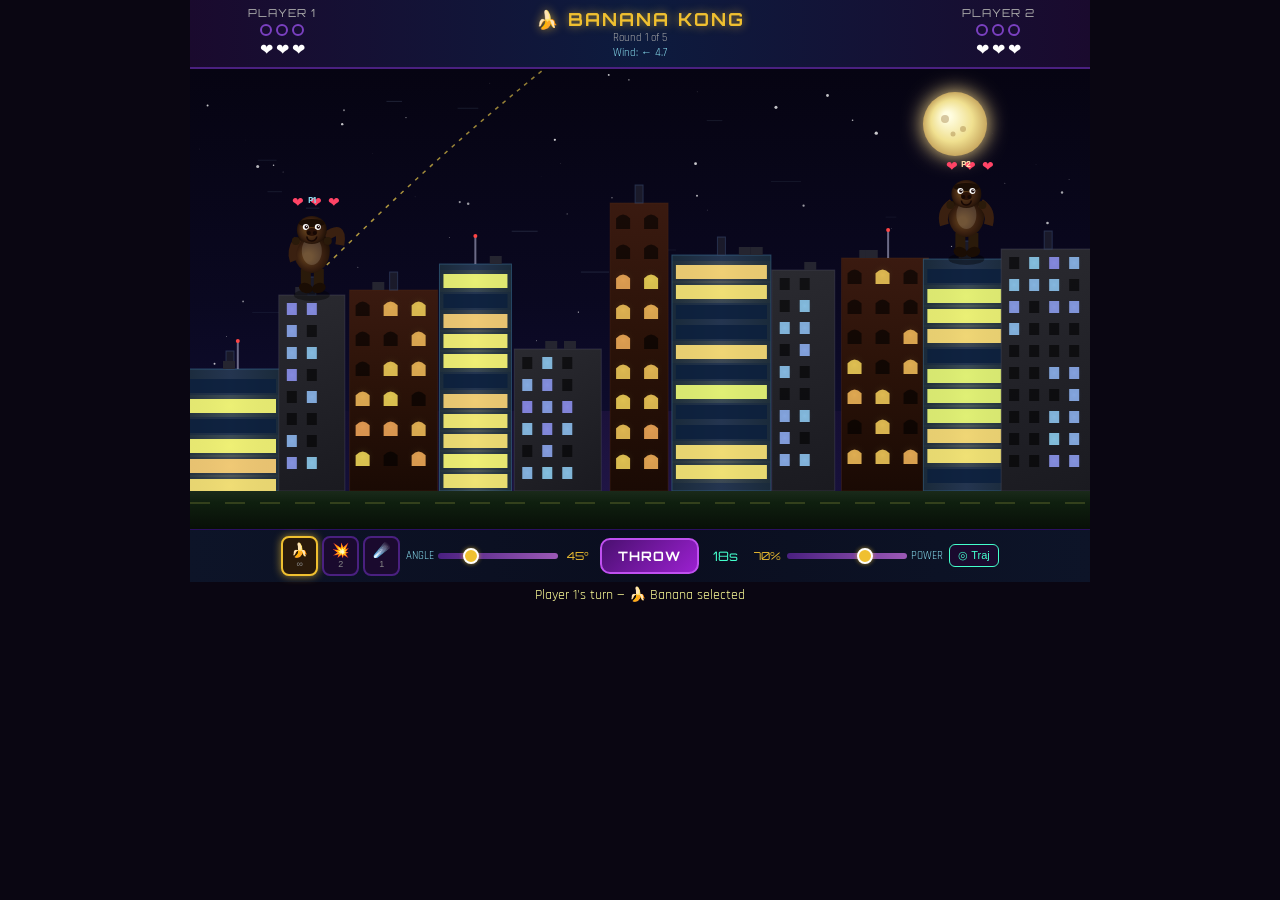
==== commit e982f70d: "Update GitHub Pages with super-advanced Banana Kong Co-Authored-By: Claude Sonnet 4.6 <noreply@anthr" ====
--- a/index.html
+++ b/index.html
@@ -1,1382 +1,1526 @@
 <!DOCTYPE html>
 <html lang="en">
 <head>
-  <meta charset="UTF-8" />
-  <meta name="viewport" content="width=device-width, initial-scale=1.0" />
-  <title>Banana Kong</title>
-  <style>
-    @import url('https://fonts.googleapis.com/css2?family=Inter:wght@300;400;600;700&display=swap');
-
-    * { margin: 0; padding: 0; box-sizing: border-box; }
-
-    body {
-      background: #060810;
-      min-height: 100vh;
-      display: flex;
-      flex-direction: column;
-      align-items: center;
-      justify-content: center;
-      font-family: 'Inter', 'Helvetica Neue', sans-serif;
-      color: #d0d4dc;
-      overflow: hidden;
-    }
-
-    #game-wrapper {
-      display: flex;
-      flex-direction: column;
-      align-items: center;
-      gap: 6px;
-      width: 900px;
-      max-width: 98vw;
-    }
-
-    /* ── Header ── */
-    #header {
-      display: flex;
-      justify-content: space-between;
-      align-items: center;
-      width: 100%;
-      padding: 8px 20px;
-      background: rgba(8,12,22,0.92);
-      border-radius: 6px;
-      border: 1px solid rgba(255,255,255,0.07);
-      backdrop-filter: blur(4px);
-    }
-
-    .score-block { display: flex; flex-direction: column; align-items: center; gap: 1px; }
-    .score-label { font-size: 10px; font-weight: 600; color: #555; letter-spacing: 2px; text-transform: uppercase; }
-    .score-num { font-size: 28px; font-weight: 700; line-height: 1; }
-    #p1-score { color: #c87040; }
-    #p2-score { color: #4880b0; }
-
-    #center-block { text-align: center; }
-    #game-title {
-      font-size: 15px;
-      font-weight: 700;
-      color: #b89040;
-      letter-spacing: 5px;
-      text-transform: uppercase;
-    }
-
-    #wind-block { text-align: center; margin-top: 5px; }
-    #wind-label { font-size: 9px; font-weight: 600; color: #444; letter-spacing: 2px; margin-bottom: 4px; }
-    #wind-track {
-      width: 130px;
-      height: 4px;
-      background: rgba(255,255,255,0.08);
-      border-radius: 2px;
-      position: relative;
-      overflow: visible;
-      margin: 0 auto 4px;
-    }
-    #wind-center {
-      position: absolute;
-      left: 50%; top: -2px; bottom: -2px;
-      width: 1px;
-      background: rgba(255,255,255,0.2);
-    }
-    #wind-fill {
-      position: absolute;
-      height: 100%;
-      background: linear-gradient(90deg, #4880b0, #6aaa60);
-      border-radius: 2px;
-      transition: all 0.5s ease;
-    }
-    #wind-text { font-size: 10px; color: #666; font-weight: 400; }
-
-    /* ── Canvas ── */
-    #gameCanvas {
-      border-radius: 4px;
-      border: 1px solid rgba(255,255,255,0.06);
-      display: block;
-    }
-
-    /* ── Controls ── */
-    #controls {
-      width: 100%;
-      background: rgba(8,12,22,0.92);
-      border-radius: 6px;
-      border: 1px solid rgba(255,255,255,0.07);
-      padding: 12px 20px 14px;
-    }
-
-    #turn-line {
-      text-align: center;
-      font-size: 12px;
-      font-weight: 600;
-      letter-spacing: 2px;
-      text-transform: uppercase;
-      margin-bottom: 10px;
-      color: #888;
-    }
-
-    #controls-row {
-      display: flex;
-      align-items: flex-end;
-      justify-content: center;
-      gap: 30px;
-      flex-wrap: wrap;
-    }
-
-    .ctrl-group { display: flex; flex-direction: column; align-items: center; gap: 4px; }
-    .ctrl-label { font-size: 9px; font-weight: 600; letter-spacing: 2px; color: #555; text-transform: uppercase; }
-    .ctrl-val { font-size: 20px; font-weight: 700; color: #b89040; min-width: 60px; text-align: center; }
-
-    input[type=range] {
-      -webkit-appearance: none;
-      appearance: none;
-      width: 200px;
-      height: 3px;
-      border-radius: 2px;
-      background: rgba(255,255,255,0.12);
-      outline: none;
-      cursor: pointer;
-    }
-    input[type=range]::-webkit-slider-thumb {
-      -webkit-appearance: none;
-      width: 16px; height: 16px;
-      border-radius: 50%;
-      background: #b89040;
-      cursor: pointer;
-      box-shadow: 0 0 0 3px rgba(184,144,64,0.2);
-    }
-    input[type=range]::-moz-range-thumb {
-      width: 16px; height: 16px;
-      border-radius: 50%;
-      background: #b89040;
-      cursor: pointer;
-      border: none;
-    }
-
-    #throw-btn {
-      background: transparent;
-      border: 1px solid rgba(184,144,64,0.5);
-      border-radius: 4px;
-      padding: 10px 28px;
-      font-size: 12px;
-      font-weight: 700;
-      letter-spacing: 3px;
-      text-transform: uppercase;
-      color: #b89040;
-      cursor: pointer;
-      transition: background 0.2s, border-color 0.2s, color 0.2s;
-      align-self: center;
-    }
-    #throw-btn:hover:not(:disabled) {
-      background: rgba(184,144,64,0.12);
-      border-color: #b89040;
-    }
-    #throw-btn:disabled {
-      border-color: rgba(255,255,255,0.08);
-      color: #333;
-      cursor: not-allowed;
-    }
-
-    #message-text { font-size: 10px; color: #444; text-align: center; margin-top: 6px; letter-spacing: 1px; }
-
-    /* ── Overlay ── */
-    #overlay {
-      position: fixed;
-      inset: 0;
-      background: rgba(0,0,0,0.88);
-      display: flex;
-      align-items: center;
-      justify-content: center;
-      z-index: 50;
-    }
-    #overlay.hidden { display: none; }
-    #overlay-box {
-      background: #080c16;
-      border: 1px solid rgba(255,255,255,0.1);
-      border-radius: 8px;
-      padding: 42px 56px;
-      text-align: center;
-    }
-    #overlay-title { font-size: 22px; font-weight: 700; color: #b89040; margin-bottom: 8px; letter-spacing: 1px; }
-    #overlay-sub   { font-size: 13px; color: #555; margin-bottom: 26px; font-weight: 400; letter-spacing: 1px; }
-    #next-btn {
-      background: transparent;
-      border: 1px solid rgba(184,144,64,0.4);
-      border-radius: 4px;
-      padding: 10px 28px;
-      font-size: 11px;
-      font-weight: 700;
-      letter-spacing: 3px;
-      text-transform: uppercase;
-      color: #b89040;
-      cursor: pointer;
-    }
-    #next-btn:hover { background: rgba(184,144,64,0.1); }
-  </style>
+<meta charset="UTF-8">
+<meta name="viewport" content="width=device-width, initial-scale=1.0, maximum-scale=1.0, user-scalable=no">
+<title>Banana Kong — Super Advanced</title>
+<link href="https://fonts.googleapis.com/css2?family=Orbitron:wght@700;900&family=Rajdhani:wght@500;700&display=swap" rel="stylesheet">
+<style>
+*{margin:0;padding:0;box-sizing:border-box}
+html,body{background:#0a0612;color:#fff;font-family:'Rajdhani',sans-serif;overflow-x:hidden;min-height:100vh;display:flex;flex-direction:column;align-items:center;user-select:none}
+#game-wrapper{width:900px;max-width:100vw}
+#header{display:flex;align-items:center;justify-content:space-between;padding:6px 12px;background:linear-gradient(90deg,#1a0a2e,#0d1b3e,#1a0a2e);border-bottom:2px solid #4a2080;min-height:48px}
+.player-info{display:flex;flex-direction:column;align-items:center;gap:2px;min-width:160px}
+.player-name{font-family:'Orbitron',sans-serif;font-size:11px;color:#aaa;letter-spacing:1px}
+.player-wins{display:flex;gap:4px;margin:2px 0}
+.win-dot{width:12px;height:12px;border-radius:50%;border:2px solid #7a40c0;background:transparent;transition:background 0.3s}
+.win-dot.filled{background:#9b59b6;box-shadow:0 0 6px #9b59b6}
+.player-hearts{display:flex;gap:3px;font-size:16px}
+.heart{transition:all 0.3s}
+.heart.lost{opacity:0.25;filter:grayscale(1)}
+.heart.flash{animation:heartFlash 0.4s ease-out}
+@keyframes heartFlash{0%,100%{transform:scale(1)}50%{transform:scale(1.5);filter:hue-rotate(180deg)}}
+#title-block{text-align:center;flex:1}
+#title-block h1{font-family:'Orbitron',sans-serif;font-size:18px;color:#f0c030;text-shadow:0 0 10px #f0c030aa;letter-spacing:2px}
+#round-info{font-size:11px;color:#aaa;margin-top:1px}
+#wind-info{font-size:11px;color:#8de;margin-top:1px}
+#canvas-container{position:relative;width:900px;max-width:100vw;overflow:hidden}
+canvas{display:block;width:100%;image-rendering:pixelated}
+#controls{background:linear-gradient(90deg,#0d1428,#0a0e1f,#0d1428);border-top:1px solid #2a1060;padding:6px 10px;display:flex;align-items:center;gap:6px;flex-wrap:wrap;justify-content:center}
+.weapon-btn{background:#1a0a2e;border:2px solid #4a2080;border-radius:8px;padding:4px 8px;cursor:pointer;font-size:14px;color:#ccc;transition:all 0.2s;display:flex;flex-direction:column;align-items:center;line-height:1.2}
+.weapon-btn span.ammo{font-size:9px;color:#888}
+.weapon-btn:hover{border-color:#9b59b6;background:#2a1a4e}
+.weapon-btn.selected{border-color:#f0c030;background:#2a1a0a;box-shadow:0 0 8px #f0c030aa}
+.weapon-btn:disabled{opacity:0.4;cursor:not-allowed}
+.ctrl-label{font-size:11px;color:#8de;white-space:nowrap}
+input[type=range]{-webkit-appearance:none;height:6px;border-radius:3px;background:linear-gradient(90deg,#4a2080,#9b59b6);cursor:pointer;width:120px}
+input[type=range]::-webkit-slider-thumb{-webkit-appearance:none;width:16px;height:16px;border-radius:50%;background:#f0c030;border:2px solid #fff;box-shadow:0 0 4px #f0c030aa}
+.ctrl-val{font-family:'Orbitron',sans-serif;font-size:11px;color:#f0c030;width:32px;text-align:center}
+#throw-btn{background:linear-gradient(135deg,#4a1070,#9b20d0);border:2px solid #c050f0;border-radius:10px;color:#fff;font-family:'Orbitron',sans-serif;font-size:13px;font-weight:700;padding:8px 16px;cursor:pointer;letter-spacing:1px;transition:all 0.2s;white-space:nowrap}
+#throw-btn:hover:not(:disabled){background:linear-gradient(135deg,#6a20a0,#bb40f0);box-shadow:0 0 12px #c050f0aa}
+#throw-btn:disabled{opacity:0.5;cursor:not-allowed}
+#timer-display{font-family:'Orbitron',sans-serif;font-size:13px;color:#4fc;min-width:40px;text-align:center}
+#timer-display.urgent{color:#f44;animation:timerPulse 0.6s ease-in-out infinite}
+@keyframes timerPulse{0%,100%{transform:scale(1)}50%{transform:scale(1.15)}}
+#traj-btn{background:#1a0a2e;border:1px solid #4a2080;border-radius:6px;color:#8de;font-size:11px;padding:4px 8px;cursor:pointer;white-space:nowrap}
+#traj-btn.active{border-color:#4fc;color:#4fc}
+#message{text-align:center;min-height:28px;padding:4px;font-size:14px;color:#ff9;}
+#overlay{display:none;position:fixed;top:0;left:0;right:0;bottom:0;background:rgba(0,0,0,0.85);z-index:100;justify-content:center;align-items:center}
+#overlay.show{display:flex}
+.overlay-box{background:linear-gradient(135deg,#1a0a2e,#0d1b3e);border:3px solid #9b59b6;border-radius:16px;padding:32px 48px;text-align:center;max-width:420px;box-shadow:0 0 40px #9b59b6aa}
+.overlay-box h2{font-family:'Orbitron',sans-serif;font-size:28px;color:#f0c030;text-shadow:0 0 10px #f0c030;margin-bottom:12px}
+.overlay-box p{font-size:16px;color:#ccc;margin-bottom:20px}
+.overlay-box button{background:linear-gradient(135deg,#4a1070,#9b20d0);border:2px solid #c050f0;border-radius:10px;color:#fff;font-family:'Orbitron',sans-serif;font-size:14px;padding:10px 24px;cursor:pointer;transition:all 0.2s}
+.overlay-box button:hover{background:linear-gradient(135deg,#6a20a0,#bb40f0);box-shadow:0 0 12px #c050f0aa}
+.score-display{font-size:20px;color:#9b59b6;margin-bottom:16px}
+@media(max-width:900px){
+  #game-wrapper,#canvas-container{width:100vw}
+  #controls{gap:4px;padding:4px 6px}
+  input[type=range]{width:80px}
+  .player-info{min-width:110px}
+  #title-block h1{font-size:14px}
+}
+</style>
 </head>
 <body>
 <div id="game-wrapper">
-
   <div id="header">
-    <div class="score-block">
-      <div class="score-label">Player 1</div>
-      <div class="score-num" id="p1-score">0</div>
+    <div class="player-info" id="p1info">
+      <div class="player-name">PLAYER 1</div>
+      <div class="player-wins" id="p1wins"></div>
+      <div class="player-hearts" id="p1hearts"></div>
     </div>
-
-    <div id="center-block">
-      <div id="game-title">Banana Kong</div>
-      <div id="wind-block">
-        <div id="wind-label">Wind</div>
-        <div id="wind-track">
-          <div id="wind-center"></div>
-          <div id="wind-fill"></div>
-        </div>
-        <div id="wind-text">Calm</div>
-      </div>
+    <div id="title-block">
+      <h1>🍌 BANANA KONG</h1>
+      <div id="round-info">Round 1 of 5</div>
+      <div id="wind-info">Wind: calm</div>
     </div>
-
-    <div class="score-block">
-      <div class="score-label">Player 2</div>
-      <div class="score-num" id="p2-score">0</div>
+    <div class="player-info" id="p2info">
+      <div class="player-name">PLAYER 2</div>
+      <div class="player-wins" id="p2wins"></div>
+      <div class="player-hearts" id="p2hearts"></div>
     </div>
   </div>
 
-  <canvas id="gameCanvas" width="900" height="460"></canvas>
+  <div id="canvas-container">
+    <canvas id="gameCanvas" width="900" height="460"></canvas>
+  </div>
 
   <div id="controls">
-    <div id="turn-line">Player 1 — Your turn</div>
-    <div id="controls-row">
-      <div class="ctrl-group">
-        <div class="ctrl-label">Angle</div>
-        <input type="range" id="angle-slider" min="1" max="89" value="45" />
-        <div class="ctrl-val" id="angle-val">45°</div>
-      </div>
-      <button id="throw-btn">Throw</button>
-      <div class="ctrl-group">
-        <div class="ctrl-label">Power</div>
-        <input type="range" id="power-slider" min="5" max="100" value="50" />
-        <div class="ctrl-val" id="power-val">50</div>
-      </div>
+    <div style="display:flex;gap:4px;align-items:center">
+      <button class="weapon-btn selected" id="wbtn0" onclick="selectWeapon(0)">🍌<span class="ammo">∞</span></button>
+      <button class="weapon-btn" id="wbtn1" onclick="selectWeapon(1)">💥<span class="ammo" id="wammo1">2</span></button>
+      <button class="weapon-btn" id="wbtn2" onclick="selectWeapon(2)">☄️<span class="ammo" id="wammo2">1</span></button>
     </div>
-    <div id="message-text">Adjust angle and power, then throw</div>
+    <div style="display:flex;align-items:center;gap:4px">
+      <span class="ctrl-label">ANGLE</span>
+      <input type="range" id="angleSlider" min="5" max="175" value="45" oninput="updateControls()">
+      <span class="ctrl-val" id="angleVal">45°</span>
+    </div>
+    <button id="throw-btn" onclick="throwBanana()">THROW</button>
+    <div id="timer-display">20s</div>
+    <div style="display:flex;align-items:center;gap:4px">
+      <span class="ctrl-val" id="powerVal">70%</span>
+      <input type="range" id="powerSlider" min="10" max="100" value="70" oninput="updateControls()">
+      <span class="ctrl-label">POWER</span>
+    </div>
+    <button id="traj-btn" class="active" onclick="toggleTrajectory()">◎ Traj</button>
+  </div>
+
+  <div id="message">Player 1's turn — select weapon and throw!</div>
+</div>
+
+<div id="overlay">
+  <div class="overlay-box" id="overlayBox">
+    <h2 id="overlayTitle">Round Over!</h2>
+    <div class="score-display" id="overlayScore"></div>
+    <p id="overlayMsg"></p>
+    <button onclick="nextRound()">Next Round</button>
   </div>
 </div>
 
-<div id="overlay" class="hidden">
-  <div id="overlay-box">
-    <div id="overlay-title"></div>
-    <div id="overlay-sub"></div>
-    <button id="next-btn">Next Round</button>
-  </div>
-</div>
-
 <script>
-// ─── Canvas & constants ───────────────────────────────────────────────────────
+const W = 900, H = 460, GY = H - 38;
+const GRAVITY = 0.055;
+const NUM_BLDGS = 11;
+const MAX_ROUND_WINS = 3;
+const TOTAL_ROUNDS = 5;
+
+const WEAPONS = [
+  { id:0, name:'Banana',  emoji:'🍌', splashR:22,  damage:1, speedMult:1.0,  ammo:Infinity },
+  { id:1, name:'Cluster', emoji:'💥', splashR:16,  damage:1, speedMult:1.1,  ammo:2, clusterCount:3 },
+  { id:2, name:'Nuke',    emoji:'☄️', splashR:60,  damage:2, speedMult:0.85, ammo:1, nukeScale:3.5 },
+];
+
 const canvas = document.getElementById('gameCanvas');
-const ctx    = canvas.getContext('2d');
-const W = canvas.width;
-const H = canvas.height;
-const GY = H - 38; // ground y
-
-const GRAVITY   = 0.055;
-const NUM_BLDGS = 11;
-
-// ─── DOM refs ─────────────────────────────────────────────────────────────────
-const angleSlider  = document.getElementById('angle-slider');
-const powerSlider  = document.getElementById('power-slider');
-const angleValEl   = document.getElementById('angle-val');
-const powerValEl   = document.getElementById('power-val');
-const throwBtn     = document.getElementById('throw-btn');
-const turnLine     = document.getElementById('turn-line');
-const msgText      = document.getElementById('message-text');
-const p1ScoreEl    = document.getElementById('p1-score');
-const p2ScoreEl    = document.getElementById('p2-score');
-const windFillEl   = document.getElementById('wind-fill');
-const windTextEl   = document.getElementById('wind-text');
-const overlay      = document.getElementById('overlay');
-const overlayTitle = document.getElementById('overlay-title');
-const overlaySub   = document.getElementById('overlay-sub');
-const nextBtn      = document.getElementById('next-btn');
-
-// ─── State ────────────────────────────────────────────────────────────────────
-let state = {
-  buildings: [],
-  gorillas:  [{ x: 0, y: 0 }, { x: 0, y: 0 }],
-  current:   0,
-  scores:    [0, 0],
-  wind:      0,
-  banana:    null,
-  particles: [],
-  hitPlayer: -1,
-  phase:     'input',
-  stars:     [],
-};
-
-// ─── Stars ────────────────────────────────────────────────────────────────────
-(function initStars() {
-  for (let i = 0; i < 120; i++) {
-    state.stars.push({
-      x: Math.random() * W,
-      y: Math.random() * (GY * 0.78),
-      r: Math.random() * 1.0 + 0.2,
-      a: 0.2 + Math.random() * 0.7,
-    });
-  }
-})();
-
-// ─── Building generation ──────────────────────────────────────────────────────
+const ctx = canvas.getContext('2d');
+
+let audioCtx = null;
+
+function getAudio() {
+  if (!audioCtx) {
+    try { audioCtx = new (window.AudioContext || window.webkitAudioContext)(); } catch(e) {}
+  }
+  if (audioCtx && audioCtx.state === 'suspended') audioCtx.resume();
+  return audioCtx;
+}
+
+function playThrow() {
+  try {
+    const ac = getAudio(); if (!ac) return;
+    const osc = ac.createOscillator();
+    const g = ac.createGain();
+    osc.type = 'sawtooth';
+    osc.frequency.setValueAtTime(400, ac.currentTime);
+    osc.frequency.linearRampToValueAtTime(80, ac.currentTime + 0.4);
+    g.gain.setValueAtTime(0.15, ac.currentTime);
+    g.gain.linearRampToValueAtTime(0, ac.currentTime + 0.4);
+    osc.connect(g); g.connect(ac.destination);
+    osc.start(); osc.stop(ac.currentTime + 0.4);
+  } catch(e) {}
+}
+
+function playExplosion(isNuke) {
+  try {
+    const ac = getAudio(); if (!ac) return;
+    const bufSize = ac.sampleRate * (isNuke ? 0.9 : 0.5);
+    const buf = ac.createBuffer(1, bufSize, ac.sampleRate);
+    const data = buf.getChannelData(0);
+    for (let i = 0; i < bufSize; i++) data[i] = (Math.random() * 2 - 1);
+    const src = ac.createBufferSource();
+    src.buffer = buf;
+    const filter = ac.createBiquadFilter();
+    filter.type = 'lowpass';
+    filter.frequency.value = isNuke ? 180 : 320;
+    const g = ac.createGain();
+    g.gain.setValueAtTime(isNuke ? 0.6 : 0.4, ac.currentTime);
+    g.gain.exponentialRampToValueAtTime(0.001, ac.currentTime + (isNuke ? 0.9 : 0.5));
+    src.connect(filter); filter.connect(g); g.connect(ac.destination);
+    src.start(); src.stop(ac.currentTime + (isNuke ? 0.9 : 0.5));
+  } catch(e) {}
+}
+
+function playHit() {
+  try {
+    const ac = getAudio(); if (!ac) return;
+    const bufSize = Math.floor(ac.sampleRate * 0.12);
+    const buf = ac.createBuffer(1, bufSize, ac.sampleRate);
+    const data = buf.getChannelData(0);
+    for (let i = 0; i < bufSize; i++) data[i] = (Math.random() * 2 - 1) * Math.exp(-i / (bufSize * 0.3));
+    const src = ac.createBufferSource();
+    src.buffer = buf;
+    const g = ac.createGain();
+    g.gain.setValueAtTime(0.5, ac.currentTime);
+    src.connect(g); g.connect(ac.destination);
+    src.start();
+  } catch(e) {}
+}
+
+function playMiss() {
+  try {
+    const ac = getAudio(); if (!ac) return;
+    const osc = ac.createOscillator();
+    const g = ac.createGain();
+    osc.type = 'sine';
+    osc.frequency.setValueAtTime(220, ac.currentTime);
+    osc.frequency.linearRampToValueAtTime(110, ac.currentTime + 0.3);
+    g.gain.setValueAtTime(0.1, ac.currentTime);
+    g.gain.linearRampToValueAtTime(0, ac.currentTime + 0.3);
+    osc.connect(g); g.connect(ac.destination);
+    osc.start(); osc.stop(ac.currentTime + 0.3);
+  } catch(e) {}
+}
+
+function playBeep() {
+  try {
+    const ac = getAudio(); if (!ac) return;
+    const osc = ac.createOscillator();
+    const g = ac.createGain();
+    osc.type = 'sine';
+    osc.frequency.value = 880;
+    g.gain.setValueAtTime(0.08, ac.currentTime);
+    g.gain.linearRampToValueAtTime(0, ac.currentTime + 0.08);
+    osc.connect(g); g.connect(ac.destination);
+    osc.start(); osc.stop(ac.currentTime + 0.08);
+  } catch(e) {}
+}
+
+// ---- State ----
+let state = {};
+
+function initState() {
+  state = {
+    buildings: [],
+    gorillas: [{x:0,y:0},{x:0,y:0}],
+    current: 0,
+    scores: [0, 0],
+    wind: 0,
+    banana: null,
+    clusterBananas: [],
+    particles: [],
+    stars: [],
+    hitPlayer: -1,
+    phase: 'input',
+    hp: [3, 3],
+    ammo: [[Infinity, 2, 1], [Infinity, 2, 1]],
+    selectedWeapon: [0, 0],
+    roundWins: [0, 0],
+    round: 1,
+    timer: 20,
+    timerActive: false,
+    timerInterval: null,
+    camera: { shakeX:0, shakeY:0, shakeTimer:0, shakeIntensity:0, shakeDuration:1 },
+    windParticles: [],
+    shockwaves: [],
+    hitFlash: null,
+    showTrajectory: true,
+    screenFlash: 0,
+    frame: 0,
+  };
+  state.stars = Array.from({length:80}, () => ({
+    x: Math.random()*W, y: Math.random()*(H*0.7),
+    r: Math.random()*1.4+0.4, blink: Math.random()*Math.PI*2
+  }));
+  generateBuildings();
+  spawnWindParticles();
+  newWind();
+  updateHUD();
+}
+
+function newWind() {
+  state.wind = (Math.random() - 0.5) * 10;
+  document.getElementById('wind-info').textContent =
+    `Wind: ${state.wind === 0 ? 'calm' : (state.wind > 0 ? '→ ' : '← ') + Math.abs(state.wind).toFixed(1)}`;
+}
+
 function generateBuildings() {
-  const slot = W / NUM_BLDGS;
-  const bldgs = [];
-
-  // Building facade types: 'glass', 'concrete', 'brick'
-  const types = ['glass','concrete','glass','brick','concrete','glass','brick','concrete','glass','concrete','brick'];
-
+  state.buildings = [];
+  const totalW = W;
+  const avgW = totalW / NUM_BLDGS;
+  let x = 0;
   for (let i = 0; i < NUM_BLDGS; i++) {
-    const w = Math.round(slot * 0.66 + Math.random() * slot * 0.2);
-    const h = 85 + Math.round(Math.random() * 265);
-    const x = Math.round(i * slot + (slot - w) / 2);
-    const y = GY - h;
-    const type = types[i % types.length];
-
-    // Pre-generate windows
-    const wins = [];
-    const wW = type === 'glass' ? w - 4 : 7;
-    const wH = type === 'glass' ? 5 : 9;
-    const padX = type === 'glass' ? 2 : 8;
-    const padY = 10;
-    const gapX = type === 'glass' ? 0 : 8;
-    const gapY = type === 'glass' ? 3 : 8;
-
-    if (type === 'glass') {
-      // Horizontal bands
-      let cy = padY;
-      while (cy + wH < h - 6) {
-        wins.push({ x: padX, y: cy, w: wW, h: wH, lit: Math.random() > 0.25, type: 'band' });
-        cy += wH + gapY;
+    const w = Math.floor(avgW * 0.7 + Math.random() * avgW * 0.6);
+    const minH = 80, maxH = H - GY + 10 + (H * 0.55);
+    const h = Math.floor(minH + Math.random() * (maxH - minH));
+    const type = i % 3; // 0=glass, 1=concrete, 2=brick
+    const bx = x + Math.floor((avgW - w) / 2);
+    const by = GY - h;
+    const wins = generateWindows(type, w, h);
+    const roofFeatures = generateRoofFeatures(w, by);
+    state.buildings.push({ x: bx, y: by, w, h, type, wins, roofFeatures, damages: [] });
+    x += avgW;
+  }
+  // Place gorillas on 2nd and 10th buildings (or similar spread)
+  const b0 = state.buildings[1];
+  const b1 = state.buildings[9];
+  state.gorillas[0] = { x: b0.x + b0.w/2, y: b0.y };
+  state.gorillas[1] = { x: b1.x + b1.w/2, y: b1.y };
+}
+
+function generateWindows(type, w, h) {
+  const wins = [];
+  if (type === 0) { // glass curtain wall - horizontal bands
+    const bandH = 14, gap = 6;
+    for (let y = 10; y < h - 10; y += bandH + gap) {
+      wins.push({ bx: 4, by: y, bw: w - 8, bh: bandH,
+        lit: Math.random() > 0.3, litColor: `hsl(${40 + Math.random()*30},80%,70%)` });
+    }
+  } else if (type === 1) { // concrete grid windows
+    const cols = Math.floor((w - 10) / 20), rows = Math.floor((h - 10) / 22);
+    for (let r = 0; r < rows; r++) {
+      for (let c = 0; c < cols; c++) {
+        wins.push({ bx: 8 + c*20, by: 8 + r*22, bw: 10, bh: 12,
+          lit: Math.random() > 0.5, litColor: `hsl(${200 + Math.random()*40},60%,70%)` });
       }
-    } else {
-      const cols = Math.floor((w - padX * 2) / (wW + gapX));
-      const rows = Math.floor((h - padY * 2) / (wH + gapY));
-      for (let r = 0; r < rows; r++) {
-        for (let c = 0; c < cols; c++) {
-          wins.push({
-            x: padX + c * (wW + gapX),
-            y: padY + r * (wH + gapY),
-            w: wW, h: wH,
-            lit: Math.random() > 0.42,
-            type: 'rect'
-          });
-        }
+    }
+  } else { // brick - arch windows
+    const cols = Math.max(1, Math.floor(w / 28)), rows = Math.floor((h - 10) / 30);
+    for (let r = 0; r < rows; r++) {
+      for (let c = 0; c < cols; c++) {
+        wins.push({ bx: 6 + c*28, by: 8 + r*30, bw: 14, bh: 18, arch: true,
+          lit: Math.random() > 0.4, litColor: `hsl(${30 + Math.random()*20},70%,60%)` });
       }
     }
-
-    // Rooftop features
-    const roofFeatures = [];
-    if (Math.random() > 0.45) {
-      roofFeatures.push({ kind: 'antenna', x: w * 0.4 + Math.random() * w * 0.2 });
-    }
-    if (Math.random() > 0.6) {
-      roofFeatures.push({ kind: 'tank', x: w * 0.15 + Math.random() * w * 0.1 });
-    }
-    if (Math.random() > 0.7) {
-      roofFeatures.push({ kind: 'hvac', x: w * 0.55 + Math.random() * w * 0.2 });
-    }
-
-    bldgs.push({ x, y, w, h, type, wins, roofFeatures, damages: [] });
-  }
-  return bldgs;
-}
-
-function placeGorillas(bldgs) {
-  const b0 = bldgs[1];
-  const b1 = bldgs[bldgs.length - 2];
-  return [
-    { x: b0.x + Math.round(b0.w / 2), y: b0.y },
-    { x: b1.x + Math.round(b1.w / 2), y: b1.y },
-  ];
-}
-
-// ─── Building damage system ───────────────────────────────────────────────────
+  }
+  return wins;
+}
+
+function generateRoofFeatures(w, by) {
+  const features = [];
+  if (Math.random() > 0.5) {
+    features.push({ type: 'tower', x: w/2 - 4, y: -18, w: 8, h: 18 });
+  }
+  if (Math.random() > 0.6) {
+    features.push({ type: 'antenna', x: w/2 + (Math.random()-0.5)*20, y: -28, h: 28 });
+  }
+  for (let i = 0; i < Math.floor(Math.random()*3); i++) {
+    features.push({ type: 'vent', x: 8 + Math.random()*(w-24), y: -8, w: 12, h: 8 });
+  }
+  return features;
+}
+
+function spawnWindParticles() {
+  state.windParticles = [];
+  for (let i = 0; i < 25; i++) {
+    state.windParticles.push(newWindParticle(true));
+  }
+}
+
+function newWindParticle(randomX) {
+  return {
+    x: randomX ? Math.random()*W : (state.wind >= 0 ? -20 : W+20),
+    y: Math.random()*(H*0.72),
+    len: 10 + Math.random()*20,
+    speed: (1 + Math.random()*2) * Math.sign(state.wind || 1),
+    alpha: 0.1 + Math.random()*0.2,
+  };
+}
+
+function triggerShake(intensity, duration) {
+  if (intensity > state.camera.shakeIntensity || state.camera.shakeTimer < 5) {
+    state.camera.shakeIntensity = intensity;
+    state.camera.shakeDuration = duration;
+    state.camera.shakeTimer = duration;
+  }
+}
 
 function generateJagged(n) {
-  const pts = [];
-  for (let i = 0; i < n; i++) pts.push(0.58 + Math.random() * 0.42);
-  return pts;
+  return Array.from({length:n}, () => 0.58 + Math.random()*0.42);
 }
 
 function generateCracks(r, n) {
-  const cracks = [];
+  return Array.from({length:n}, () => {
+    const a = Math.random()*Math.PI*2;
+    const len = r * (0.8 + Math.random()*0.6);
+    const pts = [];
+    let cx = 0, cy = 0;
+    for (let i = 0; i < 4; i++) {
+      cx += Math.cos(a + (Math.random()-0.5)*0.5) * (len/3);
+      cy += Math.sin(a + (Math.random()-0.5)*0.5) * (len/3);
+      pts.push({x:cx, y:cy});
+    }
+    return pts;
+  });
+}
+
+function generateScorches(r) {
+  return Array.from({length:5}, () => ({
+    ox: (Math.random()-0.5)*r*0.8,
+    oy: (Math.random()-0.5)*r*0.8,
+    r: r*0.15 + Math.random()*r*0.2,
+  }));
+}
+
+function isInsideHole(bld, px, py) {
+  for (const dmg of bld.damages) {
+    const dx = px - dmg.x, dy = py - dmg.y;
+    if (dx*dx + dy*dy < (dmg.r * 0.88) * (dmg.r * 0.88)) return true;
+  }
+  return false;
+}
+
+function applyBuildingDamage(bld, hitX, hitY, splashR) {
+  const r = splashR || 22;
+  for (const dmg of bld.damages) {
+    const dx = hitX - dmg.x, dy = hitY - dmg.y;
+    if (Math.sqrt(dx*dx+dy*dy) < dmg.r * 1.1) {
+      dmg.r = Math.min(dmg.r * 1.28 + 16, 90);
+      dmg.hits++;
+      dmg.cracks = generateCracks(dmg.r, 6+dmg.hits);
+      dmg.scorches = generateScorches(dmg.r);
+      return dmg;
+    }
+  }
+  const newDmg = {
+    x: hitX, y: hitY, r: Math.min(r, 48),
+    hits: 1,
+    jagged: generateJagged(16),
+    cracks: generateCracks(r, 5),
+    scorches: generateScorches(r),
+  };
+  bld.damages.push(newDmg);
+  return newDmg;
+}
+
+function createExplosion(x, y, scale, nuke) {
+  scale = scale || 1;
+  const n = Math.floor((nuke ? 80 : 40) * scale);
   for (let i = 0; i < n; i++) {
-    const baseAng = (i / n) * Math.PI * 2 + (Math.random() - 0.5) * 0.9;
-    const startR  = r * (0.8 + Math.random() * 0.2);
-    const pts = [{ x: Math.cos(baseAng) * startR, y: Math.sin(baseAng) * startR }];
-    let cr = startR, ca = baseAng;
-    for (let s = 0; s < 2 + Math.floor(Math.random() * 3); s++) {
-      cr += 7 + Math.random() * 16;
-      ca += (Math.random() - 0.5) * 0.7;
-      pts.push({ x: Math.cos(ca) * cr, y: Math.sin(ca) * cr });
-    }
-    cracks.push(pts);
-  }
-  return cracks;
-}
-
-function generateScorches(r) {
-  const sc = [];
-  for (let i = 0; i < 6 + Math.floor(Math.random() * 5); i++) {
-    const a = Math.random() * Math.PI * 2;
-    const d = r * (0.45 + Math.random() * 1.0);
-    sc.push({ dx: Math.cos(a) * d, dy: Math.sin(a) * d, r: 5 + Math.random() * 14 });
-  }
-  return sc;
-}
-
-function isInsideHole(bld, hitX, hitY) {
-  const rx = hitX - bld.x, ry = hitY - bld.y;
-  for (const d of bld.damages) {
-    if (Math.hypot(rx - d.x, ry - d.y) < d.r * 0.88) return true;
-  }
-  return false;
-}
-
-function applyBuildingDamage(bld, hitX, hitY) {
-  const rx = hitX - bld.x, ry = hitY - bld.y;
-  let nearest = null, nearDist = Infinity;
-  for (const d of bld.damages) {
-    const dist = Math.hypot(rx - d.x, ry - d.y);
-    if (dist < d.r * 1.7 && dist < nearDist) { nearest = d; nearDist = dist; }
-  }
-  if (nearest) {
-    nearest.r = Math.min(nearest.r + 16 + nearest.r * 0.28, 108);
-    nearest.hits++;
-    nearest.jagged   = generateJagged(24);
-    nearest.cracks   = generateCracks(nearest.r, 4 + Math.min(nearest.hits * 2, 12));
-    nearest.scorches = generateScorches(nearest.r);
-    return nearest;
-  }
-  const r   = 26;
-  const dmg = { x: rx, y: ry, r, hits: 1,
-    jagged: generateJagged(20), cracks: generateCracks(r, 5), scorches: generateScorches(r) };
-  bld.damages.push(dmg);
-  return dmg;
-}
-
-// ─── Wind display ─────────────────────────────────────────────────────────────
-function updateWindDisplay() {
-  const w = state.wind;
-  const abs = Math.abs(w);
-  const dir = w > 0.1 ? '→' : w < -0.1 ? '←' : '';
-  windTextEl.textContent = abs < 0.2 ? 'Calm' : `${dir} ${abs.toFixed(1)} m/s`;
-
-  const pct = Math.min(abs / 5, 1);
-  if (w >= 0) {
-    windFillEl.style.left  = '50%';
-    windFillEl.style.width = (pct * 50) + '%';
-  } else {
-    windFillEl.style.left  = (50 - pct * 50) + '%';
-    windFillEl.style.width = (pct * 50) + '%';
-  }
-}
-
-// ─── Round init ───────────────────────────────────────────────────────────────
-function initRound() {
-  state.buildings = generateBuildings();
-  state.gorillas  = placeGorillas(state.buildings);
-  state.wind      = +((Math.random() * 10 - 5).toFixed(2));
-  state.banana    = null;
-  state.particles = [];
-  state.hitPlayer = -1;
-  state.phase     = 'input';
-
-  throwBtn.disabled = false;
-  updateWindDisplay();
-  refreshTurnUI();
-}
-
-function refreshTurnUI() {
-  const p = state.current + 1;
-  const color = p === 1 ? '#c87040' : '#4880b0';
-  turnLine.style.color = color;
-  turnLine.textContent = `Player ${p} — Your turn`;
-  msgText.textContent  = 'Adjust angle and power, then throw';
-}
-
-// ─── DRAWING ──────────────────────────────────────────────────────────────────
-
-function drawBackground() {
-  // Deep night sky
-  const skyGrad = ctx.createLinearGradient(0, 0, 0, GY);
-  skyGrad.addColorStop(0,    '#02040a');
-  skyGrad.addColorStop(0.55, '#060c18');
-  skyGrad.addColorStop(0.82, '#0a1422');
-  skyGrad.addColorStop(1,    '#111820');
-  ctx.fillStyle = skyGrad;
-  ctx.fillRect(0, 0, W, GY);
-
-  // Stars
-  for (const s of state.stars) {
-    ctx.globalAlpha = s.a;
-    ctx.fillStyle = '#ffffff';
-    ctx.beginPath();
-    ctx.arc(s.x, s.y, s.r, 0, Math.PI * 2);
-    ctx.fill();
-  }
-  ctx.globalAlpha = 1;
-
-  // Moon — large, realistic pale disc with subtle tonal variation
-  ctx.save();
-  const moonX = W - 88, moonY = 52, moonR = 26;
-  const moonGrad = ctx.createRadialGradient(moonX - 7, moonY - 7, 2, moonX, moonY, moonR);
-  moonGrad.addColorStop(0,    '#e8e4d4');
-  moonGrad.addColorStop(0.55, '#ccc8b8');
-  moonGrad.addColorStop(1,    '#9a9688');
-  ctx.fillStyle = moonGrad;
-  ctx.shadowColor = 'rgba(210,200,160,0.3)';
-  ctx.shadowBlur  = 28;
-  ctx.beginPath();
-  ctx.arc(moonX, moonY, moonR, 0, Math.PI * 2);
-  ctx.fill();
-  // Subtle crater marks
-  ctx.globalAlpha = 0.12;
-  ctx.fillStyle = '#4a4840';
-  const craters = [[moonX+7,moonY+4,5],[moonX-8,moonY+10,3],[moonX+2,moonY-8,4],[moonX-4,moonY+1,2.5]];
-  for (const [cx,cy,cr] of craters) {
-    ctx.beginPath();
-    ctx.arc(cx, cy, cr, 0, Math.PI * 2);
-    ctx.fill();
-  }
-  ctx.globalAlpha = 1;
-  ctx.shadowBlur = 0;
-  ctx.restore();
-
-  // Horizon city-glow — amber light pollution
-  const glowGrad = ctx.createLinearGradient(0, GY - 90, 0, GY);
-  glowGrad.addColorStop(0, 'rgba(0,0,0,0)');
-  glowGrad.addColorStop(1, 'rgba(60,35,10,0.55)');
-  ctx.fillStyle = glowGrad;
-  ctx.fillRect(0, GY - 90, W, 90);
-
-  // Ground — dark asphalt
-  const gGrad = ctx.createLinearGradient(0, GY, 0, H);
-  gGrad.addColorStop(0, '#0d1208');
-  gGrad.addColorStop(1, '#060906');
-  ctx.fillStyle = gGrad;
-  ctx.fillRect(0, GY, W, H - GY);
-
-  // Sidewalk edge line
-  ctx.strokeStyle = 'rgba(255,255,255,0.04)';
-  ctx.lineWidth = 1;
-  ctx.beginPath();
-  ctx.moveTo(0, GY);
-  ctx.lineTo(W, GY);
-  ctx.stroke();
-}
-
-function drawBuildings() {
-  for (const b of state.buildings) {
-    // Facade gradient based on type
-    let faceGrad;
-    if (b.type === 'glass') {
-      faceGrad = ctx.createLinearGradient(b.x, b.y, b.x + b.w, b.y);
-      faceGrad.addColorStop(0,    '#0e1c2e');
-      faceGrad.addColorStop(0.35, '#162840');
-      faceGrad.addColorStop(0.65, '#122238');
-      faceGrad.addColorStop(1,    '#0a1824');
-    } else if (b.type === 'concrete') {
-      faceGrad = ctx.createLinearGradient(b.x, b.y, b.x + b.w, b.y);
-      faceGrad.addColorStop(0, '#181c22');
-      faceGrad.addColorStop(1, '#101418');
-    } else { // brick
-      faceGrad = ctx.createLinearGradient(b.x, b.y, b.x + b.w, b.y);
-      faceGrad.addColorStop(0, '#1c1410');
-      faceGrad.addColorStop(1, '#110e0c');
-    }
-    ctx.fillStyle = faceGrad;
-    ctx.fillRect(b.x, b.y, b.w, b.h);
-
-    // Left-edge highlight (light from moon)
-    ctx.fillStyle = 'rgba(200,190,160,0.04)';
-    ctx.fillRect(b.x, b.y, 2, b.h);
-
-    // Windows
-    for (const win of b.wins) {
-      if (win.type === 'band') {
-        // Glass curtain-wall band
-        if (win.lit) {
-          const bandGrad = ctx.createLinearGradient(b.x + win.x, b.y + win.y, b.x + win.x, b.y + win.y + win.h);
-          bandGrad.addColorStop(0, 'rgba(180,200,240,0.55)');
-          bandGrad.addColorStop(1, 'rgba(120,150,200,0.25)');
-          ctx.fillStyle = bandGrad;
-          ctx.shadowColor = 'rgba(160,190,255,0.3)';
-          ctx.shadowBlur  = 6;
-        } else {
-          ctx.fillStyle = 'rgba(8,14,26,0.7)';
-          ctx.shadowBlur = 0;
-        }
-        ctx.fillRect(b.x + win.x, b.y + win.y, win.w, win.h);
-        ctx.shadowBlur = 0;
-        // Mullion dividers
-        ctx.strokeStyle = 'rgba(0,0,0,0.5)';
-        ctx.lineWidth = 0.5;
-        for (let mx = b.x + win.x + Math.round(win.w / 4); mx < b.x + win.x + win.w; mx += Math.round(win.w / 4)) {
-          ctx.beginPath();
-          ctx.moveTo(mx, b.y + win.y);
-          ctx.lineTo(mx, b.y + win.y + win.h);
-          ctx.stroke();
-        }
-      } else {
-        // Rectangular window
-        if (win.lit) {
-          const wg = ctx.createRadialGradient(
-            b.x + win.x + win.w/2, b.y + win.y + win.h/2, 0,
-            b.x + win.x + win.w/2, b.y + win.y + win.h/2, win.w * 0.8
-          );
-          wg.addColorStop(0, 'rgba(240,220,150,0.95)');
-          wg.addColorStop(1, 'rgba(180,150,80,0.55)');
-          ctx.fillStyle = wg;
-          ctx.shadowColor = 'rgba(220,190,100,0.5)';
-          ctx.shadowBlur  = 6;
-        } else {
-          ctx.fillStyle = 'rgba(6,10,18,0.85)';
-          ctx.shadowBlur = 0;
-        }
-        ctx.fillRect(b.x + win.x, b.y + win.y, win.w, win.h);
-        ctx.shadowBlur = 0;
-
-        // Window frame
-        ctx.strokeStyle = 'rgba(0,0,0,0.6)';
-        ctx.lineWidth = 0.5;
-        ctx.strokeRect(b.x + win.x, b.y + win.y, win.w, win.h);
-      }
-    }
-
-    // Roof ledge
-    ctx.fillStyle = 'rgba(255,255,255,0.06)';
-    ctx.fillRect(b.x - 1, b.y, b.w + 2, 3);
-
-    // Rooftop features
-    for (const feat of b.roofFeatures) {
-      const fx = b.x + feat.x;
-      const fy = b.y;
-      if (feat.kind === 'antenna') {
-        ctx.strokeStyle = 'rgba(180,180,180,0.6)';
-        ctx.lineWidth = 1;
-        ctx.beginPath();
-        ctx.moveTo(fx, fy);
-        ctx.lineTo(fx, fy - 22);
-        ctx.stroke();
-        // Red beacon
-        ctx.fillStyle = 'rgba(200,40,40,0.7)';
-        ctx.shadowColor = 'rgba(200,40,40,0.8)';
-        ctx.shadowBlur  = 5;
-        ctx.beginPath();
-        ctx.arc(fx, fy - 22, 2, 0, Math.PI * 2);
-        ctx.fill();
-        ctx.shadowBlur = 0;
-      } else if (feat.kind === 'tank') {
-        // Cylindrical water tower
-        ctx.fillStyle = '#1a1510';
-        ctx.fillRect(fx, fy - 14, 14, 10);
-        ctx.fillStyle = '#0e0c0a';
-        ctx.beginPath();
-        ctx.ellipse(fx + 7, fy - 14, 7, 3, 0, 0, Math.PI * 2);
-        ctx.fill();
-        // Supports
-        ctx.strokeStyle = 'rgba(100,90,80,0.5)';
-        ctx.lineWidth = 1;
-        ctx.beginPath();
-        ctx.moveTo(fx + 3, fy - 4);  ctx.lineTo(fx + 3, fy);
-        ctx.moveTo(fx + 11, fy - 4); ctx.lineTo(fx + 11, fy);
-        ctx.stroke();
-      } else if (feat.kind === 'hvac') {
-        // HVAC unit
-        ctx.fillStyle = '#141a1c';
-        ctx.fillRect(fx, fy - 8, 18, 8);
-        ctx.fillStyle = 'rgba(255,255,255,0.04)';
-        ctx.fillRect(fx, fy - 8, 18, 2);
-      }
-    }
-
-    // Damage zones on top of building
-    for (const dmg of b.damages) {
-      drawDamageZone(b.x + dmg.x, b.y + dmg.y, dmg);
-    }
-  }
-}
-
-// ─── Damage zone rendering ────────────────────────────────────────────────────
-function drawDamageZone(cx, cy, dmg) {
-  const r = dmg.r;
-  const t = Date.now() * 0.0022;
-
-  // Jagged blast hole — very dark fill matching night sky
-  ctx.save();
-  ctx.beginPath();
-  for (let i = 0; i < dmg.jagged.length; i++) {
-    const angle = (i / dmg.jagged.length) * Math.PI * 2;
-    const pr = r * dmg.jagged[i];
-    const px = cx + Math.cos(angle) * pr;
-    const py = cy + Math.sin(angle) * pr;
-    i === 0 ? ctx.moveTo(px, py) : ctx.lineTo(px, py);
-  }
-  ctx.closePath();
-  const holeGrad = ctx.createRadialGradient(cx, cy, 0, cx, cy, r);
-  holeGrad.addColorStop(0,    '#010106');
-  holeGrad.addColorStop(0.6,  '#02020c');
-  holeGrad.addColorStop(1,    '#030412');
-  ctx.fillStyle = holeGrad;
-  ctx.fill();
-  ctx.restore();
-
-  // Scorch marks on surrounding building surface
-  for (const sc of dmg.scorches) {
-    const sg = ctx.createRadialGradient(cx + sc.dx, cy + sc.dy, 0, cx + sc.dx, cy + sc.dy, sc.r);
-    sg.addColorStop(0, 'rgba(0,0,0,0.8)');
-    sg.addColorStop(1, 'rgba(0,0,0,0)');
-    ctx.fillStyle = sg;
-    ctx.beginPath();
-    ctx.arc(cx + sc.dx, cy + sc.dy, sc.r, 0, Math.PI * 2);
-    ctx.fill();
-  }
-
-  // Glowing fire rim — pulsing orange-red
-  const pulse = 0.5 + 0.18 * Math.sin(t * 2.2);
-  const rimGrad = ctx.createRadialGradient(cx, cy, r * 0.5, cx, cy, r + 22);
-  rimGrad.addColorStop(0,    'rgba(0,0,0,0)');
-  rimGrad.addColorStop(0.22, `rgba(255,110,0,${0.55 + pulse * 0.2})`);
-  rimGrad.addColorStop(0.52, `rgba(255,190,30,${0.28 + pulse * 0.1})`);
-  rimGrad.addColorStop(0.82, `rgba(180,40,0,${0.14 + pulse * 0.06})`);
-  rimGrad.addColorStop(1,    'rgba(0,0,0,0)');
-  ctx.fillStyle = rimGrad;
-  ctx.beginPath();
-  ctx.arc(cx, cy, r + 22, 0, Math.PI * 2);
-  ctx.fill();
-
-  // Structural cracks radiating from hole
-  ctx.save();
-  ctx.strokeStyle = 'rgba(0,0,0,0.85)';
-  ctx.lineWidth = 1.2;
-  ctx.lineCap = 'round';
-  ctx.lineJoin = 'round';
-  for (const crack of dmg.cracks) {
-    ctx.beginPath();
-    ctx.moveTo(cx + crack[0].x, cy + crack[0].y);
-    for (let i = 1; i < crack.length; i++) ctx.lineTo(cx + crack[i].x, cy + crack[i].y);
-    ctx.stroke();
-  }
-  ctx.restore();
-
-  // Animated embers orbiting the rim — more embers per hit
-  const numEmbers = Math.min(3 + dmg.hits * 2, 14);
-  for (let i = 0; i < numEmbers; i++) {
-    const a  = (i / numEmbers) * Math.PI * 2 + t * (0.6 + i * 0.07);
-    const er = r * (0.72 + 0.18 * Math.sin(t * 2.4 + i * 1.1));
-    ctx.save();
-    ctx.globalAlpha = 0.2 + 0.55 * Math.abs(Math.sin(t * 2.8 + i * 1.7));
-    ctx.fillStyle   = i % 3 === 0 ? '#ff8800' : i % 3 === 1 ? '#ffdd00' : '#ff3300';
-    ctx.shadowColor = '#ff4400';
-    ctx.shadowBlur  = 6;
-    ctx.beginPath();
-    ctx.arc(cx + Math.cos(a) * er, cy + Math.sin(a) * er, 1.8 + dmg.hits * 0.25, 0, Math.PI * 2);
-    ctx.fill();
-    ctx.restore();
-  }
-
-  // Inner heat glow (stronger on repeated hits)
-  if (dmg.hits >= 2) {
-    const innerGlow = ctx.createRadialGradient(cx, cy, 0, cx, cy, r * 0.55);
-    innerGlow.addColorStop(0, `rgba(255,150,20,${Math.min(0.06 * dmg.hits, 0.22)})`);
-    innerGlow.addColorStop(1, 'rgba(0,0,0,0)');
-    ctx.fillStyle = innerGlow;
-    ctx.beginPath();
-    ctx.arc(cx, cy, r * 0.55, 0, Math.PI * 2);
-    ctx.fill();
-  }
-}
-
-// ─── Realistic gorilla drawing ────────────────────────────────────────────────
-function drawGorilla(gx, gy, playerIdx, armRaised) {
-  const isP1 = playerIdx === 0;
-  ctx.save();
-  ctx.translate(gx, gy);
-
-  // Ground shadow
-  ctx.fillStyle = 'rgba(0,0,0,0.45)';
-  ctx.beginPath();
-  ctx.ellipse(0, 1, 14, 4, 0, 0, Math.PI * 2);
-  ctx.fill();
-
-  // Subtle glow ring for active player
-  if (state.current === playerIdx && state.phase === 'input') {
-    ctx.strokeStyle = isP1 ? 'rgba(200,112,64,0.22)' : 'rgba(72,128,176,0.22)';
-    ctx.lineWidth = 16;
-    ctx.beginPath();
-    ctx.ellipse(0, -28, 22, 30, 0, 0, Math.PI * 2);
-    ctx.stroke();
-  }
-
-  // ── Legs ──
-  const legGrad = ctx.createLinearGradient(-10, -16, 10, 0);
-  legGrad.addColorStop(0, '#1c1c1c');
-  legGrad.addColorStop(1, '#0e0e0e');
-  ctx.fillStyle = legGrad;
-  // Left leg
-  ctx.beginPath();
-  ctx.moveTo(-14, -14);
-  ctx.quadraticCurveTo(-16, -4, -12, 0);
-  ctx.quadraticCurveTo(-8,  2,  -4, 0);
-  ctx.quadraticCurveTo(-6, -6, -8, -16);
-  ctx.closePath();
-  ctx.fill();
-  // Right leg
-  ctx.beginPath();
-  ctx.moveTo(14, -14);
-  ctx.quadraticCurveTo(16, -4, 12, 0);
-  ctx.quadraticCurveTo(8,  2,  4, 0);
-  ctx.quadraticCurveTo(6, -6, 8, -16);
-  ctx.closePath();
-  ctx.fill();
-
-  // ── Body (barrel chest) ──
-  const bodyGrad = ctx.createRadialGradient(-6, -30, 2, 0, -28, 20);
-  bodyGrad.addColorStop(0,    '#2e2e2e');
-  bodyGrad.addColorStop(0.55, '#1a1a1a');
-  bodyGrad.addColorStop(1,    '#0a0a0a');
-  ctx.fillStyle = bodyGrad;
-  ctx.beginPath();
-  ctx.moveTo(-18, -14);
-  ctx.quadraticCurveTo(-22, -28, -16, -38);
-  ctx.quadraticCurveTo(-6,  -44,  0, -44);
-  ctx.quadraticCurveTo( 6,  -44, 16, -38);
-  ctx.quadraticCurveTo( 22, -28, 18, -14);
-  ctx.quadraticCurveTo(  8,  -8,  0,  -8);
-  ctx.quadraticCurveTo( -8,  -8,-18, -14);
-  ctx.closePath();
-  ctx.fill();
-
-  // Silverback saddle (gray marking across upper back)
-  ctx.save();
-  ctx.clip(); // clip to body shape above
-  const silverGrad = ctx.createLinearGradient(0, -44, 0, -26);
-  silverGrad.addColorStop(0, 'rgba(100,100,100,0.45)');
-  silverGrad.addColorStop(1, 'rgba(60,60,60,0)');
-  ctx.fillStyle = silverGrad;
-  ctx.fillRect(-20, -44, 40, 20);
-  ctx.restore();
-
-  // ── Arms ──
-  const armColor = '#171717';
-  ctx.lineCap = 'round';
-
-  const dir = isP1 ? 1 : -1;
-
-  if (armRaised) {
-    // Throwing arm (to opponent's side) raised overhead
-    ctx.strokeStyle = armColor;
-    ctx.lineWidth = 10;
-    ctx.beginPath();
-    ctx.moveTo(dir * 16, -34);
-    ctx.quadraticCurveTo(dir * 28, -42, dir * 26, -52);
-    ctx.stroke();
-    // Fist
-    ctx.fillStyle = '#111';
-    ctx.beginPath();
-    ctx.arc(dir * 26, -53, 6, 0, Math.PI * 2);
-    ctx.fill();
-
-    // Other arm down/relaxed
-    ctx.strokeStyle = armColor;
-    ctx.lineWidth = 10;
-    ctx.beginPath();
-    ctx.moveTo(-dir * 16, -34);
-    ctx.quadraticCurveTo(-dir * 28, -26, -dir * 24, -14);
-    ctx.stroke();
-    // Knuckles on ground side
-    ctx.fillStyle = '#111';
-    ctx.beginPath();
-    ctx.arc(-dir * 24, -14, 5, 0, Math.PI * 2);
-    ctx.fill();
-  } else {
-    // Both arms relaxed / knuckle-walk pose
-    ctx.strokeStyle = armColor;
-    ctx.lineWidth = 10;
-    ctx.beginPath();
-    ctx.moveTo(-16, -34);
-    ctx.quadraticCurveTo(-28, -26, -24, -14);
-    ctx.stroke();
-    ctx.beginPath();
-    ctx.moveTo( 16, -34);
-    ctx.quadraticCurveTo( 28, -26,  24, -14);
-    ctx.stroke();
-    // Knuckles
-    ctx.fillStyle = '#111';
-    ctx.beginPath();
-    ctx.arc(-24, -14, 5, 0, Math.PI * 2);
-    ctx.arc( 24, -14, 5, 0, Math.PI * 2);
-    ctx.fill();
-  }
-
-  // ── Head ──
-  const headGrad = ctx.createRadialGradient(-4, -56, 1, 0, -54, 15);
-  headGrad.addColorStop(0,    '#2a2a2a');
-  headGrad.addColorStop(0.6,  '#181818');
-  headGrad.addColorStop(1,    '#080808');
-  ctx.fillStyle = headGrad;
-  ctx.beginPath();
-  // Skull with sagittal crest
-  ctx.moveTo(-13, -44);
-  ctx.quadraticCurveTo(-16, -55, -10, -62);
-  ctx.quadraticCurveTo(-2,  -68,  0, -68);
-  ctx.quadraticCurveTo( 2,  -68, 10, -62);
-  ctx.quadraticCurveTo( 16, -55, 13, -44);
-  ctx.quadraticCurveTo(  0, -42,  0, -42);
-  ctx.quadraticCurveTo(-13, -42,-13, -44);
-  ctx.closePath();
-  ctx.fill();
-
-  // Sagittal crest ridge
-  ctx.fillStyle = '#0e0e0e';
-  ctx.beginPath();
-  ctx.ellipse(0, -64, 4, 5, 0, 0, Math.PI * 2);
-  ctx.fill();
-
-  // Prominent brow ridge
-  const browGrad = ctx.createLinearGradient(0, -56, 0, -49);
-  browGrad.addColorStop(0, '#181818');
-  browGrad.addColorStop(1, '#080808');
-  ctx.fillStyle = browGrad;
-  ctx.beginPath();
-  ctx.ellipse(0, -54, 12, 5, 0, 0, Math.PI * 2);
-  ctx.fill();
-
-  // Face skin area (slightly lighter, leathery)
-  ctx.fillStyle = '#121212';
-  ctx.beginPath();
-  ctx.ellipse(0, -50, 9, 9, 0, 0, Math.PI * 2);
-  ctx.fill();
-
-  // Eyes — deep-set under the brow
-  // Eye sockets (dark cavities)
-  ctx.fillStyle = '#050505';
-  ctx.beginPath();
-  ctx.ellipse(-5, -53, 4, 3.5, 0, 0, Math.PI * 2);
-  ctx.ellipse( 5, -53, 4, 3.5, 0, 0, Math.PI * 2);
-  ctx.fill();
-  // Iris — warm brown
-  ctx.fillStyle = '#3a2810';
-  ctx.beginPath();
-  ctx.arc(-5, -53, 2.5, 0, Math.PI * 2);
-  ctx.arc( 5, -53, 2.5, 0, Math.PI * 2);
-  ctx.fill();
-  // Pupils
-  ctx.fillStyle = '#000';
-  ctx.beginPath();
-  ctx.arc(-5, -53, 1.4, 0, Math.PI * 2);
-  ctx.arc( 5, -53, 1.4, 0, Math.PI * 2);
-  ctx.fill();
-  // Catchlight
-  ctx.fillStyle = 'rgba(255,255,255,0.35)';
-  ctx.beginPath();
-  ctx.arc(-4.2, -53.6, 0.7, 0, Math.PI * 2);
-  ctx.arc( 5.8, -53.6, 0.7, 0, Math.PI * 2);
-  ctx.fill();
-
-  // Broad flat nose (wider nostrils, forward-facing)
-  ctx.fillStyle = '#0a0a0a';
-  ctx.beginPath();
-  ctx.ellipse(0, -47, 6, 5, 0, 0, Math.PI * 2);
-  ctx.fill();
-  // Nostrils
-  ctx.fillStyle = '#050505';
-  ctx.beginPath();
-  ctx.ellipse(-2.8, -46, 2.2, 2.8, -0.2, 0, Math.PI * 2);
-  ctx.ellipse( 2.8, -46, 2.2, 2.8,  0.2, 0, Math.PI * 2);
-  ctx.fill();
-
-  // Lips
-  ctx.fillStyle = '#151515';
-  ctx.beginPath();
-  ctx.ellipse(0, -42, 7, 3.5, 0, 0, Math.PI * 2);
-  ctx.fill();
-  // Lip line
-  ctx.strokeStyle = '#090909';
-  ctx.lineWidth = 1;
-  ctx.beginPath();
-  ctx.moveTo(-5, -42);
-  ctx.lineTo( 5, -42);
-  ctx.stroke();
-
-  ctx.restore();
-
-  // Small player tag above
-  ctx.save();
-  ctx.translate(gx, gy);
-  const tagColor = isP1 ? 'rgba(200,112,64,0.7)' : 'rgba(72,128,176,0.7)';
-  ctx.fillStyle = tagColor;
-  ctx.font = '600 9px Inter, sans-serif';
-  ctx.textAlign = 'center';
-  ctx.letterSpacing = '2px';
-  ctx.fillText(`P${playerIdx + 1}`, 0, -74);
-  ctx.restore();
-}
-
-// ─── Banana drawing ───────────────────────────────────────────────────────────
-function drawBanana() {
-  if (!state.banana) return;
-  const b = state.banana;
-  ctx.save();
-  ctx.translate(b.x, b.y);
-  ctx.rotate(b.rot);
-
-  // Draw banana as a thick crescent using layered strokes
-  // Outer dark rind
-  ctx.strokeStyle = '#5a3800';
-  ctx.lineWidth   = 10;
-  ctx.lineCap = 'round';
-  ctx.shadowColor = 'rgba(180,130,0,0.4)';
-  ctx.shadowBlur  = 8;
-  ctx.beginPath();
-  ctx.arc(0, 7, 15, Math.PI + 0.42, -0.42, false);
-  ctx.stroke();
-
-  // Main yellow body
-  ctx.strokeStyle = '#d4920a';
-  ctx.lineWidth = 8;
-  ctx.beginPath();
-  ctx.arc(0, 7, 15, Math.PI + 0.42, -0.42, false);
-  ctx.stroke();
-
-  // Bright highlight
-  ctx.strokeStyle = '#f0c030';
-  ctx.lineWidth = 5;
-  ctx.beginPath();
-  ctx.arc(0, 7, 15, Math.PI + 0.42, -0.42, false);
-  ctx.stroke();
-
-  // Specular highlight on top
-  ctx.strokeStyle = 'rgba(255,240,160,0.6)';
-  ctx.lineWidth = 2;
-  ctx.beginPath();
-  ctx.arc(0, 7, 15, Math.PI + 0.44, -0.5, false);
-  ctx.stroke();
-
-  ctx.shadowBlur = 0;
-
-  // Brown tips
-  const tipPositions = [
-    { x: Math.cos(Math.PI + 0.42) * 15, y: 7 + Math.sin(Math.PI + 0.42) * 15 },
-    { x: Math.cos(-0.42) * 15, y: 7 + Math.sin(-0.42) * 15 },
-  ];
-  ctx.fillStyle = '#3a2000';
-  for (const tp of tipPositions) {
-    ctx.beginPath();
-    ctx.arc(tp.x, tp.y, 3, 0, Math.PI * 2);
-    ctx.fill();
-  }
-
-  ctx.restore();
-}
-
-// ─── Particles ────────────────────────────────────────────────────────────────
-function drawParticles() {
-  for (const p of state.particles) {
-    ctx.save();
-    ctx.globalAlpha = p.a;
-    if (p.kind === 'smoke') {
-      const sg = ctx.createRadialGradient(p.x, p.y, 0, p.x, p.y, p.r);
-      sg.addColorStop(0, 'rgba(80,75,70,0.75)');
-      sg.addColorStop(1, 'rgba(30,28,26,0)');
-      ctx.fillStyle = sg;
-      ctx.beginPath();
-      ctx.arc(p.x, p.y, p.r, 0, Math.PI * 2);
-      ctx.fill();
-    } else if (p.kind === 'flash') {
-      const fg = ctx.createRadialGradient(p.x, p.y, 0, p.x, p.y, p.r);
-      fg.addColorStop(0,   'rgba(255,255,220,1)');
-      fg.addColorStop(0.4, 'rgba(255,180,60,0.7)');
-      fg.addColorStop(1,   'rgba(255,80,0,0)');
-      ctx.fillStyle = fg;
-      ctx.beginPath();
-      ctx.arc(p.x, p.y, p.r, 0, Math.PI * 2);
-      ctx.fill();
-    } else {
-      ctx.fillStyle = p.color;
-      ctx.beginPath();
-      ctx.arc(p.x, p.y, p.r, 0, Math.PI * 2);
-      ctx.fill();
-    }
-    ctx.restore();
-  }
-}
-
-// ─── Angle indicator ──────────────────────────────────────────────────────────
-function drawAngleArrow() {
-  if (state.phase !== 'input') return;
-  const g   = state.gorillas[state.current];
-  const ang = parseInt(angleSlider.value) * Math.PI / 180;
-  const dir = state.current === 0 ? 1 : -1;
-  const len = 48;
-  const ox  = g.x;
-  const oy  = g.y - 50;
-
-  const ex = ox + Math.cos(ang) * len * dir;
-  const ey = oy - Math.sin(ang) * len;
-
-  ctx.save();
-  ctx.strokeStyle = 'rgba(184,144,64,0.6)';
-  ctx.lineWidth   = 1;
-  ctx.setLineDash([4, 5]);
-  ctx.beginPath();
-  ctx.moveTo(ox, oy);
-  ctx.lineTo(ex, ey);
-  ctx.stroke();
-  ctx.setLineDash([]);
-
-  // Arrowhead
-  const headAng = Math.atan2(ey - oy, ex - ox);
-  ctx.fillStyle = 'rgba(184,144,64,0.7)';
-  ctx.save();
-  ctx.translate(ex, ey);
-  ctx.rotate(headAng);
-  ctx.beginPath();
-  ctx.moveTo(7, 0);
-  ctx.lineTo(-4, 3.5);
-  ctx.lineTo(-4, -3.5);
-  ctx.closePath();
-  ctx.fill();
-  ctx.restore();
-  ctx.restore();
-}
-
-// ─── Main render ──────────────────────────────────────────────────────────────
-function render() {
-  ctx.clearRect(0, 0, W, H);
-  drawBackground();
-  drawBuildings();
-
-  for (let i = 0; i < 2; i++) {
-    if (state.hitPlayer === i) continue;
-    const g = state.gorillas[i];
-    drawGorilla(g.x, g.y, i, state.current === i && state.phase === 'input');
-  }
-
-  drawBanana();
-  drawParticles();
-  drawAngleArrow();
-}
-
-// ─── Explosion ────────────────────────────────────────────────────────────────
-function createExplosion(x, y, scale = 1) {
-  const s = Math.max(0.6, Math.min(scale, 4));
-  const fireColors = ['#ff6000','#ff4400','#ff8800','#ffaa00','#ffdd00','#ffffff','#ff2200'];
-
-  // Fire core — count and speed scale with hit number
-  const fireCount = Math.round(30 * s);
-  for (let i = 0; i < fireCount; i++) {
-    const ang   = Math.random() * Math.PI * 2;
-    const speed = (1.5 + Math.random() * 7) * Math.sqrt(s);
+    const a = Math.random()*Math.PI*2;
+    const spd = (1 + Math.random()*4) * scale;
+    const kind = Math.random() < 0.4 ? 'fire' : Math.random() < 0.5 ? 'smoke' : Math.random() < 0.5 ? 'debris' : 'flash';
     state.particles.push({
       x, y,
-      vx: Math.cos(ang) * speed,
-      vy: Math.sin(ang) * speed - 3 * s,
-      r:  (2 + Math.random() * 6) * Math.min(s, 2),
-      a:  1,
-      color: fireColors[Math.floor(Math.random() * fireColors.length)],
-      kind: 'fire',
+      vx: Math.cos(a)*spd + (Math.random()-0.5),
+      vy: Math.sin(a)*spd - Math.random()*2,
+      life: 0.8 + Math.random()*0.4,
+      maxLife: 0.8 + Math.random()*0.4,
+      r: (2 + Math.random()*4) * scale,
+      kind,
+      color: kind === 'debris' ? `hsl(${20+Math.random()*30},60%,${30+Math.random()*20}%)` : null,
     });
   }
-
-  // Smoke column — taller and denser on bigger hits
-  const smokeCount = Math.round(18 * s);
-  for (let i = 0; i < smokeCount; i++) {
-    const ang = Math.random() * Math.PI * 2;
-    state.particles.push({
-      x: x + (Math.random() - 0.5) * 20 * s,
-      y: y + (Math.random() - 0.5) * 10,
-      vx: (Math.random() - 0.5) * 1.5,
-      vy: -0.5 - Math.random() * 2.2 * s,
-      r:  (8 + Math.random() * 20) * Math.min(s, 2),
-      a:  0.6,
-      color: '', kind: 'smoke',
-    });
-  }
-
-  // Concrete/brick debris chunks
-  const debrisCount = Math.round(20 * s);
-  const debrisColors = ['#2a1a08','#3a2a14','#4a3820','#1a1a1a','#252520'];
-  for (let i = 0; i < debrisCount; i++) {
-    const ang   = Math.random() * Math.PI * 2;
-    const speed = (2 + Math.random() * 6) * Math.sqrt(s);
-    state.particles.push({
-      x, y,
-      vx: Math.cos(ang) * speed,
-      vy: Math.sin(ang) * speed - 2.5,
-      r:  (1.5 + Math.random() * 3.5) * Math.min(s, 1.5),
-      a:  1,
-      color: debrisColors[Math.floor(Math.random() * debrisColors.length)],
-      kind: 'debris',
-    });
-  }
-
-  // Flash — bright white burst at center
-  state.particles.push({
-    x, y, vx: 0, vy: 0,
-    r: 18 * s, a: 0.9,
-    color: '#ffffff', kind: 'flash',
-  });
-}
-
-// ─── Physics update ───────────────────────────────────────────────────────────
+  // Shockwaves
+  const nRings = nuke ? 3 : 2;
+  for (let i = 0; i < nRings; i++) {
+    state.shockwaves.push({ x, y, r:4, maxR: (nuke?160:70)*scale*(0.8+i*0.4), speed:(3+i)*scale, alpha:0.8-i*0.15 });
+  }
+}
+
+function emitDamageSmoke() {
+  if (state.frame % 3 !== 0) return;
+  for (const bld of state.buildings) {
+    for (const dmg of bld.damages) {
+      if (Math.random() < 0.4 && dmg.hits > 0) {
+        state.particles.push({
+          x: dmg.x + (Math.random()-0.5)*dmg.r*0.5,
+          y: dmg.y - dmg.r*0.3,
+          vx: (Math.random()-0.5)*0.3,
+          vy: -(0.3 + Math.random()*0.4),
+          life: 1, maxLife: 1,
+          r: 3 + Math.random()*4,
+          kind: 'smoke',
+        });
+      }
+    }
+  }
+}
+
+function updateParticles() {
+  state.particles = state.particles.filter(p => p.life > 0);
+  for (const p of state.particles) {
+    p.x += p.vx;
+    p.y += p.vy;
+    if (p.kind === 'fire') { p.vy -= 0.05; p.r *= 0.97; }
+    if (p.kind === 'smoke') { p.r *= 1.01; p.vx *= 0.98; p.vy *= 0.98; }
+    if (p.kind === 'debris') { p.vy += 0.12; p.vx *= 0.99; }
+    p.life -= 0.03;
+  }
+  state.shockwaves = state.shockwaves.filter(sw => sw.r < sw.maxR);
+  for (const sw of state.shockwaves) {
+    sw.r += sw.speed;
+    sw.alpha *= 0.92;
+  }
+}
+
+function getTrajectoryPoints() {
+  const angle = parseInt(document.getElementById('angleSlider').value);
+  const power = parseInt(document.getElementById('powerSlider').value);
+  const wIdx = state.selectedWeapon[state.current];
+  const weapon = WEAPONS[wIdx];
+  const gor = state.gorillas[state.current];
+  const spd = (power / 100) * 15 * weapon.speedMult;
+  const rad = angle * Math.PI / 180;
+  const dir = state.current === 0 ? 1 : -1;
+  let vx = Math.cos(rad) * spd * dir;
+  let vy = -Math.sin(rad) * spd;
+  let bx = gor.x + dir * 15;
+  let by = gor.y - 30;
+  const pts = [];
+  for (let i = 0; i < 400; i++) {
+    pts.push({x:bx, y:by});
+    vx += state.wind * 0.0018;
+    vy += GRAVITY;
+    bx += vx; by += vy;
+    if (bx < 0 || bx > W || by > GY) break;
+    // stop if hits solid building
+    for (const bld of state.buildings) {
+      if (bx >= bld.x && bx <= bld.x+bld.w && by >= bld.y && by <= bld.y+bld.h) {
+        if (!isInsideHole(bld, bx, by)) { pts.push({x:bx,y:by}); return pts; }
+      }
+    }
+  }
+  return pts;
+}
+
+function throwBanana() {
+  if (state.phase !== 'input') return;
+  getAudio(); // init audio
+  const angle = parseInt(document.getElementById('angleSlider').value);
+  const power = parseInt(document.getElementById('powerSlider').value);
+  const wIdx = state.selectedWeapon[state.current];
+  const weapon = WEAPONS[wIdx];
+
+  if (weapon.ammo !== Infinity && state.ammo[state.current][wIdx] <= 0) {
+    document.getElementById('message').textContent = 'No ammo for that weapon!';
+    return;
+  }
+  if (weapon.ammo !== Infinity) {
+    state.ammo[state.current][wIdx]--;
+    updateAmmoDisplay();
+  }
+
+  const gor = state.gorillas[state.current];
+  const spd = (power / 100) * 15 * weapon.speedMult;
+  const rad = angle * Math.PI / 180;
+  const dir = state.current === 0 ? 1 : -1;
+  state.banana = {
+    x: gor.x + dir * 15,
+    y: gor.y - 30,
+    vx: Math.cos(rad) * spd * dir,
+    vy: -Math.sin(rad) * spd,
+    rot: 0, trail: [],
+    weaponIdx: wIdx,
+    weapon,
+  };
+  state.phase = 'flying';
+  state.clusterBananas = [];
+  stopTimer();
+  playThrow();
+  document.getElementById('throw-btn').disabled = true;
+}
+
 function updateBanana() {
   if (!state.banana) return;
   const b = state.banana;
-  b.x  += b.vx;
-  b.y  += b.vy;
+  b.trail.push({x:b.x, y:b.y});
+  if (b.trail.length > 30) b.trail.shift();
+
+  b.vx += state.wind * 0.0018;
   b.vy += GRAVITY;
-  b.vx += state.wind * 0.0018;
+  b.x += b.vx;
+  b.y += b.vy;
   b.rot += 0.18;
 
-  if (b.x < -30 || b.x > W + 30 || b.y > H + 30) {
-    missTurn(); return;
-  }
+  // Off-screen
+  if (b.x < -20 || b.x > W+20 || b.y > H+20) {
+    endFlight(false);
+    return;
+  }
+
+  // Ground
+  if (b.y >= GY) {
+    createExplosion(b.x, GY, b.weapon.id === 2 ? 2.5 : 1, b.weapon.id === 2);
+    if (b.weapon.id === 2) triggerShake(15, 25);
+    else triggerShake(5, 10);
+    playExplosion(b.weapon.id === 2);
+    endFlight(false);
+    return;
+  }
+
+  // Gorilla collision
+  for (let gi = 0; gi < 2; gi++) {
+    if (gi === state.current) continue; // skip self
+    const gor = state.gorillas[gi];
+    const dx = b.x - gor.x, dy = b.y - (gor.y - 25);
+    const splashR = b.weapon.splashR * (b.weapon.id === 2 ? 2 : 1);
+    if (dx*dx + dy*dy < splashR * splashR) {
+      hitGorilla(gi, b.x, b.y, b.weapon);
+      return;
+    }
+  }
+
+  // Building collision
   for (const bld of state.buildings) {
-    if (b.x > bld.x && b.x < bld.x + bld.w && b.y > bld.y && b.y < bld.y + bld.h) {
-      // Pass through existing holes
-      if (isInsideHole(bld, b.x, b.y)) continue;
-      // Apply damage to building material, then switch turns
-      const dmg = applyBuildingDamage(bld, b.x, b.y);
-      createExplosion(b.x, b.y, Math.max(1, dmg.r / 28));
-      missTurn(); return;
-    }
-  }
-  if (b.y > GY) { missTurn(); return; }
-
+    if (b.x >= bld.x && b.x <= bld.x+bld.w && b.y >= bld.y && b.y <= bld.y+bld.h) {
+      if (!isInsideHole(bld, b.x, b.y)) {
+        const dmg = applyBuildingDamage(bld, b.x, b.y, b.weapon.splashR);
+        const scale = b.weapon.id === 2 ? 2.5 : (dmg.r / 28);
+        createExplosion(b.x, b.y, scale, b.weapon.id === 2);
+        playExplosion(b.weapon.id === 2);
+        if (b.weapon.id === 2) triggerShake(15, 25);
+        else triggerShake(4, 8);
+        if (b.weapon.id === 1) {
+          spawnClusterBananas(b.x, b.y);
+        }
+        endFlight(false);
+        return;
+      }
+    }
+  }
+}
+
+function spawnClusterBananas(bx, by) {
+  for (let i = 0; i < 3; i++) {
+    const angle = (i / 3) * Math.PI * 2 - Math.PI / 2;
+    const speed = 3 + Math.random() * 2;
+    state.clusterBananas.push({
+      x: bx, y: by,
+      vx: Math.cos(angle) * speed,
+      vy: Math.sin(angle) * speed - 3,
+      rot: 0, trail: [],
+      splashR: 14, life: 180,
+    });
+  }
+}
+
+function updateClusterBananas() {
+  for (let i = state.clusterBananas.length - 1; i >= 0; i--) {
+    const b = state.clusterBananas[i];
+    b.trail.push({x:b.x, y:b.y});
+    if (b.trail.length > 15) b.trail.shift();
+    b.vx += state.wind * 0.0009;
+    b.vy += GRAVITY;
+    b.x += b.vx;
+    b.y += b.vy;
+    b.rot += 0.2;
+    b.life--;
+
+    if (b.life <= 0 || b.x < -20 || b.x > W+20 || b.y > H+20) {
+      state.clusterBananas.splice(i, 1);
+      continue;
+    }
+    if (b.y >= GY) {
+      createExplosion(b.x, GY, 0.5);
+      state.clusterBananas.splice(i, 1);
+      continue;
+    }
+
+    // Gorilla hit
+    let hit = false;
+    for (let gi = 0; gi < 2; gi++) {
+      if (gi === state.current) continue;
+      const gor = state.gorillas[gi];
+      const dx = b.x - gor.x, dy = b.y - (gor.y - 25);
+      if (dx*dx + dy*dy < b.splashR * b.splashR) {
+        hitGorilla(gi, b.x, b.y, WEAPONS[1]);
+        state.clusterBananas.splice(i, 1);
+        hit = true;
+        break;
+      }
+    }
+    if (hit) continue;
+
+    // Building hit
+    for (const bld of state.buildings) {
+      if (b.x >= bld.x && b.x <= bld.x+bld.w && b.y >= bld.y && b.y <= bld.y+bld.h) {
+        if (!isInsideHole(bld, b.x, b.y)) {
+          applyBuildingDamage(bld, b.x, b.y, 14);
+          createExplosion(b.x, b.y, 0.5);
+          triggerShake(2, 5);
+          state.clusterBananas.splice(i, 1);
+          hit = true;
+          break;
+        }
+      }
+    }
+  }
+}
+
+function endFlight(hit) {
+  state.banana = null;
+  if (state.clusterBananas.length === 0) {
+    if (state.phase === 'flying') {
+      state.phase = 'input';
+      if (!hit) {
+        setTimeout(() => {
+          playMiss();
+          missTurn();
+        }, 400);
+      }
+    }
+  }
+}
+
+function hitGorilla(victimIdx, bx, by, weapon) {
+  state.hp[victimIdx] -= weapon.damage;
+  state.hp[victimIdx] = Math.max(0, state.hp[victimIdx]);
+  state.hitFlash = { playerIdx: victimIdx, timer: 20 };
+  playHit();
+  createExplosion(bx, by, weapon.id === 2 ? 2.5 : 1.5, weapon.id === 2);
+  if (weapon.id === 2) {
+    state.screenFlash = 1.0;
+    triggerShake(15, 25);
+    playExplosion(true);
+  } else {
+    state.screenFlash = 0.6;
+    triggerShake(8, 15);
+    playExplosion(false);
+  }
+
+  state.banana = null;
+  state.clusterBananas = [];
+
+  if (state.hp[victimIdx] <= 0) {
+    // Round over
+    const winner = victimIdx === 0 ? 1 : 0;
+    state.roundWins[winner]++;
+    state.hitPlayer = victimIdx;
+    state.phase = 'exploding';
+    updateHUD();
+    setTimeout(() => showRoundOverlay(winner), 900);
+  } else {
+    // Continue, switch turns
+    state.phase = 'input';
+    updateHUD();
+    setTimeout(() => missTurn(), 300);
+  }
+}
+
+function missTurn() {
+  state.current = 1 - state.current;
+  newWind();
+  updateHUD();
+  startTimer();
+  updateMessage();
+  document.getElementById('throw-btn').disabled = false;
+}
+
+function startTimer() {
+  stopTimer();
+  state.timer = 20;
+  updateTimerDisplay();
+  state.timerInterval = setInterval(() => {
+    state.timer--;
+    updateTimerDisplay();
+    if (state.timer <= 5 && state.timer > 0) playBeep();
+    if (state.timer <= 0) {
+      stopTimer();
+      autoThrow();
+    }
+  }, 1000);
+}
+
+function stopTimer() {
+  if (state.timerInterval) {
+    clearInterval(state.timerInterval);
+    state.timerInterval = null;
+  }
+}
+
+function autoThrow() {
+  throwBanana();
+}
+
+function updateTimerDisplay() {
+  const el = document.getElementById('timer-display');
+  el.textContent = state.timer + 's';
+  el.className = state.timer <= 5 ? 'urgent' : '';
+}
+
+function selectWeapon(idx) {
+  const cur = state.current;
+  if (idx > 0 && state.ammo[cur][idx] <= 0) return;
+  state.selectedWeapon[cur] = idx;
+  for (let i = 0; i < 3; i++) {
+    document.getElementById('wbtn'+i).classList.toggle('selected', i === idx);
+  }
+}
+
+function updateAmmoDisplay() {
+  for (let i = 1; i < 3; i++) {
+    const el = document.getElementById('wammo'+i);
+    if (el) {
+      const a = Math.min(state.ammo[0][i], state.ammo[1][i]);
+      el.textContent = state.ammo[state.current][i];
+    }
+  }
+  const cur = state.current;
+  for (let i = 0; i < 3; i++) {
+    const btn = document.getElementById('wbtn'+i);
+    if (i > 0) btn.disabled = state.ammo[cur][i] <= 0;
+  }
+  // Update ammo display for current player
+  document.getElementById('wammo1').textContent = state.ammo[cur][1];
+  document.getElementById('wammo2').textContent = state.ammo[cur][2];
+}
+
+function toggleTrajectory() {
+  state.showTrajectory = !state.showTrajectory;
+  const btn = document.getElementById('traj-btn');
+  btn.classList.toggle('active', state.showTrajectory);
+}
+
+function updateControls() {
+  document.getElementById('angleVal').textContent = document.getElementById('angleSlider').value + '°';
+  document.getElementById('powerVal').textContent = document.getElementById('powerSlider').value + '%';
+}
+
+function updateMessage() {
+  const names = ['Player 1', 'Player 2'];
+  const wName = WEAPONS[state.selectedWeapon[state.current]].emoji + ' ' + WEAPONS[state.selectedWeapon[state.current]].name;
+  document.getElementById('message').textContent =
+    `${names[state.current]}'s turn — ${wName} selected`;
+}
+
+function updateHUD() {
+  // Round
+  document.getElementById('round-info').textContent = `Round ${state.round} of ${TOTAL_ROUNDS}`;
+
+  // Player wins
+  for (let p = 0; p < 2; p++) {
+    const el = document.getElementById(`p${p+1}wins`);
+    el.innerHTML = '';
+    for (let i = 0; i < MAX_ROUND_WINS; i++) {
+      const dot = document.createElement('div');
+      dot.className = 'win-dot' + (i < state.roundWins[p] ? ' filled' : '');
+      el.appendChild(dot);
+    }
+  }
+
+  // HP hearts
+  for (let p = 0; p < 2; p++) {
+    const el = document.getElementById(`p${p+1}hearts`);
+    el.innerHTML = '';
+    for (let i = 0; i < 3; i++) {
+      const heart = document.createElement('span');
+      heart.className = 'heart' + (i >= state.hp[p] ? ' lost' : '');
+      heart.textContent = '❤';
+      el.appendChild(heart);
+    }
+  }
+
+  updateAmmoDisplay();
+}
+
+function showRoundOverlay(winner) {
+  const names = ['Player 1', 'Player 2'];
+  const overlay = document.getElementById('overlay');
+  const btn = overlay.querySelector('button');
+  document.getElementById('overlayTitle').textContent = `${names[winner]} wins the round!`;
+  document.getElementById('overlayScore').textContent =
+    `Scores: P1 ${state.roundWins[0]} – ${state.roundWins[1]} P2`;
+
+  if (state.roundWins[winner] >= MAX_ROUND_WINS) {
+    document.getElementById('overlayMsg').textContent =
+      `${names[winner]} wins the MATCH! 🏆`;
+    btn.textContent = 'New Game';
+    btn.onclick = newGame;
+  } else {
+    document.getElementById('overlayMsg').textContent =
+      `First to ${MAX_ROUND_WINS} wins takes the match!`;
+    btn.textContent = 'Next Round';
+    btn.onclick = nextRound;
+  }
+  overlay.classList.add('show');
+}
+
+function nextRound() {
+  document.getElementById('overlay').classList.remove('show');
+  state.round++;
+  if (state.round > TOTAL_ROUNDS) {
+    // Shouldn't normally reach here if we check roundWins, but just in case
+    newGame();
+    return;
+  }
+  state.hp = [3, 3];
+  state.ammo = [[Infinity, 2, 1], [Infinity, 2, 1]];
+  state.selectedWeapon = [0, 0];
+  state.banana = null;
+  state.clusterBananas = [];
+  state.particles = [];
+  state.phase = 'input';
+  state.hitPlayer = -1;
+  state.hitFlash = null;
+  state.screenFlash = 0;
+  state.shockwaves = [];
+  generateBuildings();
+  newWind();
+  spawnWindParticles();
+  updateHUD();
+  for (let i = 0; i < 3; i++) {
+    document.getElementById('wbtn'+i).classList.toggle('selected', i === 0);
+    if (i > 0) document.getElementById('wbtn'+i).disabled = false;
+  }
+  document.getElementById('throw-btn').disabled = false;
+  startTimer();
+  updateMessage();
+}
+
+function newGame() {
+  document.getElementById('overlay').classList.remove('show');
+  stopTimer();
+  initState();
+  for (let i = 0; i < 3; i++) {
+    document.getElementById('wbtn'+i).classList.toggle('selected', i === 0);
+    if (i > 0) document.getElementById('wbtn'+i).disabled = false;
+  }
+  document.getElementById('throw-btn').disabled = false;
+  startTimer();
+  updateMessage();
+}
+
+// ---- DRAWING ----
+
+function drawSky() {
+  const grad = ctx.createLinearGradient(0,0,0,H);
+  grad.addColorStop(0, '#060412');
+  grad.addColorStop(0.5, '#0a0820');
+  grad.addColorStop(1, '#12103a');
+  ctx.fillStyle = grad;
+  ctx.fillRect(0,0,W,H);
+
+  // City glow at horizon
+  const glow = ctx.createRadialGradient(W/2, GY, 10, W/2, GY, W*0.7);
+  glow.addColorStop(0, 'rgba(80,40,120,0.25)');
+  glow.addColorStop(1, 'rgba(0,0,0,0)');
+  ctx.fillStyle = glow;
+  ctx.fillRect(0, GY-80, W, 100);
+
+  // Stars
+  for (const s of state.stars) {
+    const brightness = 0.6 + 0.4 * Math.sin(s.blink + state.frame * 0.04);
+    ctx.beginPath();
+    ctx.arc(s.x, s.y, s.r * brightness, 0, Math.PI*2);
+    ctx.fillStyle = `rgba(255,255,255,${brightness * 0.8})`;
+    ctx.fill();
+  }
+
+  // Moon
+  ctx.save();
+  ctx.beginPath();
+  ctx.arc(W*0.85, 55, 32, 0, Math.PI*2);
+  const moonGrad = ctx.createRadialGradient(W*0.85-8, 47, 4, W*0.85, 55, 32);
+  moonGrad.addColorStop(0, '#fffde0');
+  moonGrad.addColorStop(0.6, '#f0e090');
+  moonGrad.addColorStop(1, '#c8a860');
+  ctx.fillStyle = moonGrad;
+  ctx.shadowBlur = 20;
+  ctx.shadowColor = '#ffe090';
+  ctx.fill();
+  ctx.shadowBlur = 0;
+  // Craters
+  [[W*0.85-10, 50, 4], [W*0.85+8, 60, 3], [W*0.85-2, 65, 2.5]].forEach(([cx,cy,cr]) => {
+    ctx.beginPath();
+    ctx.arc(cx, cy, cr, 0, Math.PI*2);
+    ctx.fillStyle = 'rgba(140,100,40,0.35)';
+    ctx.fill();
+  });
+  ctx.restore();
+}
+
+function drawWindParticles() {
+  if (Math.abs(state.wind) < 0.5) return;
+  const strength = Math.abs(state.wind) / 10;
+  for (const p of state.windParticles) {
+    p.x += p.speed * Math.abs(state.wind) * 0.4;
+    if (state.wind < 0) p.x -= p.speed * Math.abs(state.wind) * 0.8;
+    if ((state.wind >= 0 && p.x > W+40) || (state.wind < 0 && p.x < -40)) {
+      Object.assign(p, newWindParticle(false));
+    }
+    ctx.beginPath();
+    ctx.moveTo(p.x, p.y);
+    ctx.lineTo(p.x + (state.wind > 0 ? p.len : -p.len), p.y);
+    ctx.strokeStyle = `rgba(180,220,255,${p.alpha * strength})`;
+    ctx.lineWidth = 1;
+    ctx.stroke();
+  }
+}
+
+function drawGround() {
+  const grad = ctx.createLinearGradient(0, GY, 0, H);
+  grad.addColorStop(0, '#1a2a1a');
+  grad.addColorStop(0.3, '#0f1f0f');
+  grad.addColorStop(1, '#080f08');
+  ctx.fillStyle = grad;
+  ctx.fillRect(0, GY, W, H-GY);
+
+  // Road markings
+  ctx.strokeStyle = 'rgba(255,255,100,0.15)';
+  ctx.lineWidth = 2;
+  ctx.setLineDash([20, 15]);
+  ctx.beginPath();
+  ctx.moveTo(0, GY + 12);
+  ctx.lineTo(W, GY + 12);
+  ctx.stroke();
+  ctx.setLineDash([]);
+}
+
+function drawBuilding(bld) {
+  const { x, y, w, h, type, wins, roofFeatures, damages } = bld;
+
+  // Main facade
+  let facade;
+  if (type === 0) { // glass
+    facade = ctx.createLinearGradient(x, y, x+w, y);
+    facade.addColorStop(0, '#1a2a3a');
+    facade.addColorStop(0.5, '#243550');
+    facade.addColorStop(1, '#1a2a3a');
+  } else if (type === 1) { // concrete
+    facade = ctx.createLinearGradient(x, y, x+w, y+h);
+    facade.addColorStop(0, '#2a2a30');
+    facade.addColorStop(1, '#1a1a20');
+  } else { // brick
+    facade = ctx.createLinearGradient(x, y, x, y+h);
+    facade.addColorStop(0, '#3a1a10');
+    facade.addColorStop(0.5, '#2a1208');
+    facade.addColorStop(1, '#1a0a04');
+  }
+  ctx.fillStyle = facade;
+  ctx.fillRect(x, y, w, h);
+
+  // Outline
+  ctx.strokeStyle = type === 0 ? 'rgba(60,120,160,0.5)' : type === 1 ? 'rgba(80,80,100,0.4)' : 'rgba(80,40,20,0.4)';
+  ctx.lineWidth = 1;
+  ctx.strokeRect(x, y, w, h);
+
+  // Windows
+  for (const win of wins) {
+    const wx = x + win.bx, wy = y + win.by;
+    if (wy + win.bh < y || wy > y + h) continue;
+    ctx.fillStyle = win.lit
+      ? win.litColor
+      : (type === 0 ? 'rgba(10,30,60,0.8)' : 'rgba(0,0,0,0.6)');
+    if (win.arch) {
+      ctx.beginPath();
+      ctx.moveTo(wx, wy + win.bh);
+      ctx.lineTo(wx, wy + win.bh * 0.4);
+      ctx.quadraticCurveTo(wx + win.bw/2, wy, wx + win.bw, wy + win.bh * 0.4);
+      ctx.lineTo(wx + win.bw, wy + win.bh);
+      ctx.closePath();
+      ctx.fill();
+    } else {
+      ctx.fillRect(wx, wy, win.bw, win.bh);
+    }
+    if (win.lit) {
+      const glow = ctx.createRadialGradient(wx+win.bw/2, wy+win.bh/2, 0, wx+win.bw/2, wy+win.bh/2, win.bw);
+      glow.addColorStop(0, win.litColor.replace(')', ',0.15)').replace('hsl', 'hsla'));
+      glow.addColorStop(1, 'rgba(0,0,0,0)');
+      ctx.fillStyle = glow;
+      ctx.fillRect(wx-4, wy-4, win.bw+8, win.bh+8);
+    }
+  }
+
+  // Roof features
+  for (const feat of roofFeatures) {
+    const fx = x + feat.x, fy = y + feat.y;
+    if (feat.type === 'tower') {
+      ctx.fillStyle = '#1a1a2a';
+      ctx.fillRect(fx, fy, feat.w, feat.h);
+      ctx.strokeStyle = 'rgba(60,80,120,0.5)';
+      ctx.lineWidth = 1;
+      ctx.strokeRect(fx, fy, feat.w, feat.h);
+    } else if (feat.type === 'antenna') {
+      ctx.strokeStyle = 'rgba(150,150,180,0.7)';
+      ctx.lineWidth = 2;
+      ctx.beginPath();
+      ctx.moveTo(x + feat.x, fy + feat.h);
+      ctx.lineTo(x + feat.x, fy);
+      ctx.stroke();
+      ctx.beginPath();
+      ctx.arc(x + feat.x, fy, 2, 0, Math.PI*2);
+      ctx.fillStyle = '#f44';
+      ctx.fill();
+    } else if (feat.type === 'vent') {
+      ctx.fillStyle = '#252530';
+      ctx.fillRect(fx, fy, feat.w, feat.h);
+    }
+  }
+
+  // Damage zones
+  for (const dmg of damages) {
+    drawDamageZone(dmg.x, dmg.y, dmg, type);
+  }
+}
+
+function drawDamageZone(cx, cy, dmg, btype) {
+  const { r, jagged, cracks, scorches } = dmg;
+  const pts = jagged.length;
+
+  // Dark hole
+  ctx.save();
+  ctx.beginPath();
+  for (let i = 0; i < pts; i++) {
+    const a = (i / pts) * Math.PI * 2;
+    const rr = r * jagged[i];
+    const px = cx + Math.cos(a) * rr;
+    const py = cy + Math.sin(a) * rr;
+    if (i === 0) ctx.moveTo(px, py);
+    else ctx.lineTo(px, py);
+  }
+  ctx.closePath();
+  ctx.fillStyle = '#060412';
+  ctx.fill();
+
+  // Inner heat glow
+  const firePhase = Math.sin(state.frame * 0.1) * 0.5 + 0.5;
+  if (dmg.hits > 0) {
+    const ig = ctx.createRadialGradient(cx, cy, 0, cx, cy, r * 0.6);
+    ig.addColorStop(0, `rgba(255,${80+firePhase*60},0,${0.15+firePhase*0.1})`);
+    ig.addColorStop(1, 'rgba(0,0,0,0)');
+    ctx.fillStyle = ig;
+    ctx.beginPath();
+    for (let i = 0; i < pts; i++) {
+      const a = (i / pts) * Math.PI * 2;
+      const rr = r * jagged[i] * 0.9;
+      const px = cx + Math.cos(a) * rr;
+      const py = cy + Math.sin(a) * rr;
+      if (i === 0) ctx.moveTo(px, py);
+      else ctx.lineTo(px, py);
+    }
+    ctx.closePath();
+    ctx.fill();
+  }
+
+  // Scorch marks
+  for (const s of scorches) {
+    ctx.beginPath();
+    ctx.arc(cx + s.ox, cy + s.oy, s.r, 0, Math.PI*2);
+    ctx.fillStyle = 'rgba(0,0,0,0.6)';
+    ctx.fill();
+  }
+
+  // Cracks
+  ctx.strokeStyle = 'rgba(200,180,100,0.5)';
+  ctx.lineWidth = 1;
+  for (const crack of cracks) {
+    if (!crack.length) continue;
+    ctx.beginPath();
+    ctx.moveTo(cx, cy);
+    for (const pt of crack) ctx.lineTo(cx + pt.x, cy + pt.y);
+    ctx.stroke();
+  }
+
+  // Animated embers
+  if (state.frame % 4 === 0 && dmg.hits > 0) {
+    for (let i = 0; i < 2; i++) {
+      const a = Math.random()*Math.PI*2;
+      const dist = Math.random()*r*0.6;
+      state.particles.push({
+        x: cx + Math.cos(a)*dist,
+        y: cy + Math.sin(a)*dist,
+        vx: (Math.random()-0.5)*0.5,
+        vy: -(0.5 + Math.random()),
+        life: 0.6 + Math.random()*0.3,
+        maxLife: 1,
+        r: 1 + Math.random()*1.5,
+        kind: 'fire',
+      });
+    }
+  }
+
+  ctx.restore();
+}
+
+function drawGorilla(gx, gy, playerIdx, armRaised) {
+  const scale = 1;
+  ctx.save();
+  ctx.translate(gx, gy);
+
+  // Shadow
+  ctx.beginPath();
+  ctx.ellipse(0, 0, 18, 6, 0, 0, Math.PI*2);
+  ctx.fillStyle = 'rgba(0,0,0,0.4)';
+  ctx.fill();
+
+  // Legs
+  ctx.fillStyle = '#2a1a0a';
+  ctx.fillRect(-11, -26, 10, 20);
+  ctx.fillRect(2, -26, 10, 20);
+
+  // Feet
+  ctx.beginPath();
+  ctx.ellipse(-6, -7, 7, 5, 0.3, 0, Math.PI*2);
+  ctx.fillStyle = '#1a0d04';
+  ctx.fill();
+  ctx.beginPath();
+  ctx.ellipse(7, -7, 7, 5, -0.3, 0, Math.PI*2);
+  ctx.fill();
+
+  // Body
+  const bodyGrad = ctx.createRadialGradient(-4, -38, 4, 0, -40, 22);
+  bodyGrad.addColorStop(0, '#5a3a1a');
+  bodyGrad.addColorStop(0.5, '#3a2010');
+  bodyGrad.addColorStop(1, '#1a0d04');
+  ctx.beginPath();
+  ctx.ellipse(0, -44, 18, 22, 0, 0, Math.PI*2);
+  ctx.fillStyle = bodyGrad;
+  ctx.fill();
+
+  // Saddle (silverback)
+  ctx.beginPath();
+  ctx.ellipse(0, -44, 10, 14, 0, 0, Math.PI*2);
+  ctx.fillStyle = 'rgba(220,210,190,0.18)';
+  ctx.fill();
+
+  // Arms
+  if (armRaised) {
+    // Throwing arm
+    const dir = playerIdx === 0 ? 1 : -1;
+    ctx.beginPath();
+    ctx.moveTo(dir * 14, -58);
+    ctx.quadraticCurveTo(dir * 32, -72, dir * 28, -50);
+    ctx.lineWidth = 9;
+    ctx.strokeStyle = '#3a2010';
+    ctx.stroke();
+    // Other arm
+    ctx.beginPath();
+    ctx.moveTo(-dir * 14, -56);
+    ctx.quadraticCurveTo(-dir * 22, -44, -dir * 18, -34);
+    ctx.lineWidth = 8;
+    ctx.stroke();
+  } else {
+    // Both arms down
+    ctx.beginPath();
+    ctx.moveTo(14, -56);
+    ctx.quadraticCurveTo(26, -48, 22, -34);
+    ctx.lineWidth = 9;
+    ctx.strokeStyle = '#3a2010';
+    ctx.stroke();
+    ctx.beginPath();
+    ctx.moveTo(-14, -56);
+    ctx.quadraticCurveTo(-26, -48, -22, -34);
+    ctx.lineWidth = 9;
+    ctx.stroke();
+  }
+
+  // Knuckles
+  [[16,-54],[-16,-54]].forEach(([kx,ky]) => {
+    ctx.beginPath();
+    ctx.arc(kx, ky, 4, 0, Math.PI*2);
+    ctx.fillStyle = '#2a1a0a';
+    ctx.fill();
+  });
+
+  // Head
+  const headGrad = ctx.createRadialGradient(-4, -66, 4, 0, -65, 16);
+  headGrad.addColorStop(0, '#5a3a1a');
+  headGrad.addColorStop(0.6, '#3a2010');
+  headGrad.addColorStop(1, '#1a0d04');
+  ctx.beginPath();
+  ctx.ellipse(0, -65, 15, 14, 0, 0, Math.PI*2);
+  ctx.fillStyle = headGrad;
+  ctx.fill();
+
+  // Brow ridge
+  ctx.beginPath();
+  ctx.ellipse(0, -72, 13, 4, 0, 0, Math.PI*2);
+  ctx.fillStyle = '#1a0d04';
+  ctx.fill();
+
+  // Eyes
+  [[-6, -68], [6, -68]].forEach(([ex, ey]) => {
+    ctx.beginPath();
+    ctx.arc(ex, ey, 3, 0, Math.PI*2);
+    ctx.fillStyle = '#fff';
+    ctx.fill();
+    ctx.beginPath();
+    ctx.arc(ex + 0.5, ey, 1.8, 0, Math.PI*2);
+    ctx.fillStyle = '#1a0808';
+    ctx.fill();
+    ctx.beginPath();
+    ctx.arc(ex + 0.8, ey - 0.6, 0.6, 0, Math.PI*2);
+    ctx.fillStyle = '#fff';
+    ctx.fill();
+  });
+
+  // Broad nose
+  ctx.beginPath();
+  ctx.ellipse(0, -63, 5.5, 4, 0, 0, Math.PI*2);
+  ctx.fillStyle = '#2a1208';
+  ctx.fill();
+  [-3, 3].forEach(nx => {
+    ctx.beginPath();
+    ctx.arc(nx, -62, 2, 0, Math.PI*2);
+    ctx.fillStyle = '#160804';
+    ctx.fill();
+  });
+
+  // Mouth
+  ctx.beginPath();
+  ctx.arc(0, -59, 5, 0.1, Math.PI - 0.1);
+  ctx.strokeStyle = '#160804';
+  ctx.lineWidth = 1.5;
+  ctx.stroke();
+
+  ctx.restore();
+
+  // HP hearts on canvas above gorilla
+  const hpY = gy - 88;
+  const hpX = gx - 20;
+  for (let i = 0; i < 3; i++) {
+    ctx.font = '14px serif';
+    ctx.globalAlpha = i < state.hp[playerIdx] ? 1.0 : 0.25;
+    ctx.fillStyle = '#ff4466';
+    ctx.fillText('❤', hpX + i*18, hpY);
+  }
+  ctx.globalAlpha = 1;
+
+  // Player label
+  ctx.fillStyle = playerIdx === 0 ? '#8de' : '#fda';
+  ctx.font = 'bold 10px Rajdhani';
+  ctx.textAlign = 'center';
+  ctx.fillText('P' + (playerIdx+1), gx, gy - 92);
+  ctx.textAlign = 'left';
+}
+
+function drawBanana(bx, by, rot, scale) {
+  scale = scale || 1;
+  ctx.save();
+  ctx.translate(bx, by);
+  ctx.rotate(rot);
+  ctx.scale(scale, scale);
+  const layers = [
+    { width: 7, color: '#7a5000' },
+    { width: 5.5, color: '#c07800' },
+    { width: 4, color: '#ffe030' },
+    { width: 2.5, color: '#fff080' },
+    { width: 1, color: 'rgba(255,255,220,0.8)' },
+  ];
+  for (const layer of layers) {
+    ctx.beginPath();
+    ctx.moveTo(-10, 3);
+    ctx.quadraticCurveTo(0, -14, 10, 3);
+    ctx.strokeStyle = layer.color;
+    ctx.lineWidth = layer.width;
+    ctx.lineCap = 'round';
+    ctx.stroke();
+    ctx.beginPath();
+    ctx.arc(-10, 3, 2.5, 0, Math.PI*2);
+    ctx.arc(10, 3, 2.5, 0, Math.PI*2);
+    ctx.fillStyle = layer.color;
+    ctx.fill();
+  }
+  ctx.restore();
+}
+
+function drawTrail(trail, alpha) {
+  for (let i = 0; i < trail.length; i++) {
+    const t = i / trail.length;
+    const r = 4 * t;
+    ctx.beginPath();
+    ctx.arc(trail[i].x, trail[i].y, r, 0, Math.PI*2);
+    ctx.fillStyle = `rgba(255,200,30,${t * alpha * 0.5})`;
+    ctx.fill();
+  }
+}
+
+function drawParticles() {
+  for (const p of state.particles) {
+    const t = p.life / (p.maxLife || 1);
+    if (p.kind === 'fire') {
+      ctx.beginPath();
+      ctx.arc(p.x, p.y, p.r, 0, Math.PI*2);
+      ctx.fillStyle = `rgba(255,${120+t*120},${t*50},${t})`;
+      ctx.fill();
+    } else if (p.kind === 'smoke') {
+      ctx.beginPath();
+      ctx.arc(p.x, p.y, p.r, 0, Math.PI*2);
+      ctx.fillStyle = `rgba(80,80,100,${t*0.4})`;
+      ctx.fill();
+    } else if (p.kind === 'debris') {
+      ctx.save();
+      ctx.translate(p.x, p.y);
+      ctx.rotate(p.rot || 0);
+      ctx.fillStyle = p.color || '#604020';
+      ctx.fillRect(-p.r, -p.r*0.5, p.r*2, p.r);
+      ctx.restore();
+    } else if (p.kind === 'flash') {
+      ctx.beginPath();
+      ctx.arc(p.x, p.y, p.r, 0, Math.PI*2);
+      ctx.fillStyle = `rgba(255,255,200,${t*0.6})`;
+      ctx.fill();
+    }
+  }
+}
+
+function drawShockwaves() {
+  for (const sw of state.shockwaves) {
+    ctx.beginPath();
+    ctx.arc(sw.x, sw.y, sw.r, 0, Math.PI*2);
+    ctx.strokeStyle = `rgba(255,200,80,${sw.alpha})`;
+    ctx.lineWidth = 2;
+    ctx.stroke();
+  }
+}
+
+function drawHitFlash() {
+  if (!state.hitFlash || state.hitFlash.timer <= 0) return;
+  const gor = state.gorillas[state.hitFlash.playerIdx];
+  const alpha = state.hitFlash.timer / 20;
+  ctx.beginPath();
+  ctx.arc(gor.x, gor.y - 35, 32, 0, Math.PI*2);
+  ctx.fillStyle = `rgba(255,0,0,${alpha * 0.5})`;
+  ctx.fill();
+  state.hitFlash.timer--;
+  if (state.hitFlash.timer <= 0) state.hitFlash = null;
+}
+
+function drawScreenFlash() {
+  if (state.screenFlash <= 0) return;
+  ctx.fillStyle = `rgba(255,255,255,${state.screenFlash * 0.7})`;
+  ctx.fillRect(0, 0, W, H);
+  state.screenFlash = Math.max(0, state.screenFlash - 0.06);
+}
+
+function drawTrajectory() {
+  if (!state.showTrajectory || state.phase !== 'input') return;
+  const pts = getTrajectoryPoints();
+  if (pts.length < 2) return;
+  const wIdx = state.selectedWeapon[state.current];
+  const weapon = WEAPONS[wIdx];
+
+  ctx.save();
+  ctx.setLineDash([4, 6]);
+  ctx.lineWidth = 1.5;
+  for (let i = 0; i < pts.length - 1; i++) {
+    const t = i / pts.length;
+    ctx.strokeStyle = `rgba(255,220,80,${0.7 - t * 0.5})`;
+    ctx.beginPath();
+    ctx.moveTo(pts[i].x, pts[i].y);
+    ctx.lineTo(pts[i+1].x, pts[i+1].y);
+    ctx.stroke();
+  }
+  ctx.setLineDash([]);
+  // Landing splash circle
+  const last = pts[pts.length-1];
+  const splashR = weapon.splashR * (weapon.id === 2 ? 2 : 1);
+  ctx.beginPath();
+  ctx.arc(last.x, last.y, splashR, 0, Math.PI*2);
+  ctx.strokeStyle = `rgba(255,100,100,0.6)`;
+  ctx.lineWidth = 1;
+  ctx.stroke();
+  ctx.restore();
+}
+
+function render() {
+  // Camera shake
+  const cam = state.camera;
+  if (cam.shakeTimer > 0) {
+    cam.shakeX = (Math.random()-0.5) * cam.shakeIntensity * (cam.shakeTimer / cam.shakeDuration);
+    cam.shakeY = (Math.random()-0.5) * cam.shakeIntensity * (cam.shakeTimer / cam.shakeDuration);
+    cam.shakeTimer--;
+  } else {
+    cam.shakeX = 0; cam.shakeY = 0;
+  }
+
+  ctx.save();
+  ctx.translate(cam.shakeX, cam.shakeY);
+
+  drawSky();
+  drawWindParticles();
+
+  // Draw trajectory before buildings so it shows behind
+  drawTrajectory();
+
+  // Buildings
+  for (const bld of state.buildings) drawBuilding(bld);
+
+  drawGround();
+  drawShockwaves();
+  drawParticles();
+
+  // Gorillas
   for (let i = 0; i < 2; i++) {
-    if (i === state.current) continue;
-    const g = state.gorillas[i];
-    const dx = Math.abs(b.x - g.x);
-    const dy = Math.abs(b.y - (g.y - 30));
-    if (dx < 20 && dy < 28) {
-      hitGorilla(i, b.x, b.y); return;
-    }
-  }
-}
-
-function missTurn() {
-  state.banana  = null;
-  state.current = 1 - state.current;
-  state.wind    = +((Math.random() * 10 - 5).toFixed(2));
-  state.phase   = 'input';
-  throwBtn.disabled = false;
-  updateWindDisplay();
-  refreshTurnUI();
-  msgText.textContent = 'Missed — wind changed. Adjust and try again.';
-}
-
-function hitGorilla(victimIdx, bx, by) {
-  createExplosion(bx, by, 2.5);
-  state.banana    = null;
-  state.hitPlayer = victimIdx;
-  state.scores[state.current]++;
-  state.phase     = 'exploding';
-  throwBtn.disabled = true;
-
-  p1ScoreEl.textContent = state.scores[0];
-  p2ScoreEl.textContent = state.scores[1];
-
-  const winner = state.current + 1;
-  setTimeout(() => {
-    overlayTitle.textContent = `Player ${winner} wins the round`;
-    overlaySub.textContent   = `Score  —  P1: ${state.scores[0]}   P2: ${state.scores[1]}`;
-    overlay.classList.remove('hidden');
-  }, 1500);
-}
-
-function updateParticles() {
-  state.particles = state.particles.filter(p => p.a > 0.02);
-  for (const p of state.particles) {
-    p.x  += p.vx;
-    p.y  += p.vy;
-    p.vy += p.kind === 'smoke' ? -0.015 : p.kind === 'flash' ? 0 : 0.06;
-    p.a  *= p.kind === 'smoke' ? 0.960 : p.kind === 'flash' ? 0.82 : 0.962;
-    if (p.kind === 'flash') p.r *= 1.08;
-    else if (p.kind !== 'smoke') p.r *= 0.993;
-  }
-}
-
-// Emit persistent smoke from active damage sites
-function emitDamageSmoke() {
-  for (const bld of state.buildings) {
-    for (const dmg of bld.damages) {
-      if (Math.random() > 0.18) continue;
-      const cx = bld.x + dmg.x, cy = bld.y + dmg.y;
-      state.particles.push({
-        x: cx + (Math.random() - 0.5) * dmg.r * 0.6,
-        y: cy + (Math.random() - 0.5) * dmg.r * 0.3,
-        vx: (Math.random() - 0.5) * 0.6,
-        vy: -0.4 - Math.random() * 1.0,
-        r:  4 + Math.random() * 10,
-        a:  0.28 + Math.random() * 0.18,
-        color: '', kind: 'smoke',
-      });
-    }
-  }
-}
-
-// ─── Game loop ────────────────────────────────────────────────────────────────
-function loop() {
-  requestAnimationFrame(loop);
-  if (state.phase === 'flying' || state.phase === 'exploding') {
-    updateBanana();
-    updateParticles();
-  }
-  // Always emit smoke from standing damage sites
+    const armRaised = state.phase === 'input' && state.current === i;
+    drawGorilla(state.gorillas[i].x, state.gorillas[i].y, i, armRaised);
+  }
+
+  drawHitFlash();
+
+  // Banana & trail
+  if (state.banana) {
+    drawTrail(state.banana.trail, 1.0);
+    const bscale = state.banana.weapon.id === 2 ? 1.6 : 1.0;
+    drawBanana(state.banana.x, state.banana.y, state.banana.rot, bscale);
+  }
+
+  // Cluster bananas
+  for (const cb of state.clusterBananas) {
+    drawTrail(cb.trail, 0.7);
+    drawBanana(cb.x, cb.y, cb.rot, 0.7);
+  }
+
+  drawScreenFlash();
+
+  ctx.restore();
+}
+
+function gameLoop() {
+  state.frame++;
+  if (state.phase === 'flying') updateBanana();
+  if (state.clusterBananas.length > 0) {
+    updateClusterBananas();
+    if (state.clusterBananas.length === 0 && !state.banana && state.phase === 'flying') {
+      state.phase = 'input';
+      setTimeout(() => { playMiss(); missTurn(); }, 400);
+    }
+  }
   emitDamageSmoke();
   updateParticles();
   render();
-}
-
-// ─── Throw ────────────────────────────────────────────────────────────────────
-function throwBanana() {
-  if (state.phase !== 'input') return;
-  const angle  = parseInt(angleSlider.value) * Math.PI / 180;
-  const power  = parseInt(powerSlider.value);
-  const speed  = power * 0.085;
-  const dir    = state.current === 0 ? 1 : -1;
-  const g      = state.gorillas[state.current];
-
-  state.banana = {
-    x:   g.x + dir * 20,
-    y:   g.y - 52,
-    vx:  dir * speed * Math.cos(angle),
-    vy: -speed * Math.sin(angle),
-    rot: 0,
-  };
-  state.phase   = 'flying';
-  throwBtn.disabled = true;
-  msgText.textContent = '— in flight —';
-}
-
-// ─── Events ───────────────────────────────────────────────────────────────────
-angleSlider.addEventListener('input', () => {
-  angleValEl.textContent = angleSlider.value + '°';
-  if (state.phase === 'input') render();
+  requestAnimationFrame(gameLoop);
+}
+
+// Init
+document.addEventListener('DOMContentLoaded', () => {
+  document.addEventListener('click', () => getAudio(), { once: true });
+  updateControls();
+  initState();
+  startTimer();
+  updateMessage();
+  gameLoop();
 });
-powerSlider.addEventListener('input', () => {
-  powerValEl.textContent = powerSlider.value;
-});
-throwBtn.addEventListener('click', throwBanana);
-document.addEventListener('keydown', e => {
-  if ((e.code === 'Space' || e.code === 'Enter') && !throwBtn.disabled) {
-    e.preventDefault();
-    throwBanana();
-  }
-});
-nextBtn.addEventListener('click', () => {
-  overlay.classList.add('hidden');
-  state.current = 1 - state.current;
-  initRound();
-});
-
-// ─── Boot ─────────────────────────────────────────────────────────────────────
-initRound();
-requestAnimationFrame(loop);
 </script>
 </body>
 </html>
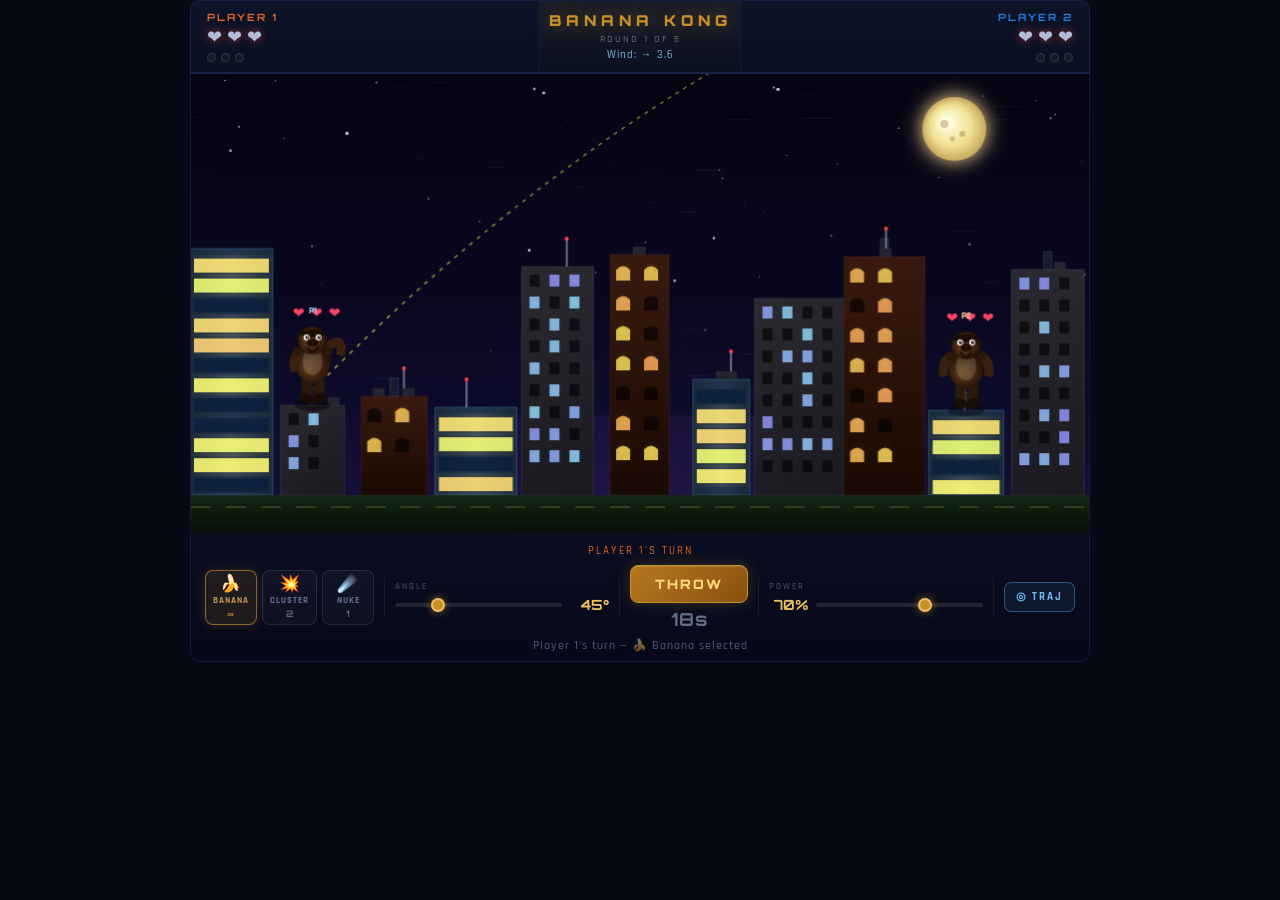
==== commit 6ccd1724: "Update GitHub Pages with redesigned Banana Kong HUD Co-Authored-By: Claude Sonnet 4.6 <noreply@anthr" ====
--- a/index.html
+++ b/index.html
@@ -7,58 +7,79 @@
 <link href="https://fonts.googleapis.com/css2?family=Orbitron:wght@700;900&family=Rajdhani:wght@500;700&display=swap" rel="stylesheet">
 <style>
 *{margin:0;padding:0;box-sizing:border-box}
-html,body{background:#0a0612;color:#fff;font-family:'Rajdhani',sans-serif;overflow-x:hidden;min-height:100vh;display:flex;flex-direction:column;align-items:center;user-select:none}
+html,body{background:#060a14;color:#b0bcd8;font-family:'Rajdhani',sans-serif;font-weight:500;overflow-x:hidden;min-height:100vh;display:flex;flex-direction:column;align-items:center;user-select:none}
 #game-wrapper{width:900px;max-width:100vw}
-#header{display:flex;align-items:center;justify-content:space-between;padding:6px 12px;background:linear-gradient(90deg,#1a0a2e,#0d1b3e,#1a0a2e);border-bottom:2px solid #4a2080;min-height:48px}
-.player-info{display:flex;flex-direction:column;align-items:center;gap:2px;min-width:160px}
-.player-name{font-family:'Orbitron',sans-serif;font-size:11px;color:#aaa;letter-spacing:1px}
-.player-wins{display:flex;gap:4px;margin:2px 0}
-.win-dot{width:12px;height:12px;border-radius:50%;border:2px solid #7a40c0;background:transparent;transition:background 0.3s}
-.win-dot.filled{background:#9b59b6;box-shadow:0 0 6px #9b59b6}
-.player-hearts{display:flex;gap:3px;font-size:16px}
-.heart{transition:all 0.3s}
-.heart.lost{opacity:0.25;filter:grayscale(1)}
+#header{display:grid;grid-template-columns:1fr 200px 1fr;background:linear-gradient(180deg,#0d1428 0%,#0a1020 100%);border:1px solid rgba(50,80,180,0.25);border-bottom:2px solid rgba(80,120,220,0.18);border-radius:10px 10px 0 0;min-height:60px;overflow:hidden}
+.player-info{padding:10px 16px;display:flex;flex-direction:column;justify-content:center;gap:6px}
+#p1info{border-right:1px solid rgba(50,80,180,0.2)}
+#p2info{border-left:1px solid rgba(50,80,180,0.2);align-items:flex-end;text-align:right}
+.player-name{font-family:'Orbitron',sans-serif;font-size:10px;letter-spacing:2px;text-transform:uppercase;font-weight:700}
+#p1info .player-name{color:#e06428}
+#p2info .player-name{color:#2878e0}
+.player-hearts{display:flex;gap:5px;font-size:18px;line-height:1}
+#p2info .player-hearts{flex-direction:row-reverse}
+.heart{transition:all 0.3s;filter:drop-shadow(0 0 4px rgba(255,60,60,0.6))}
+.heart.lost{opacity:0.14;filter:none}
 .heart.flash{animation:heartFlash 0.4s ease-out}
-@keyframes heartFlash{0%,100%{transform:scale(1)}50%{transform:scale(1.5);filter:hue-rotate(180deg)}}
-#title-block{text-align:center;flex:1}
-#title-block h1{font-family:'Orbitron',sans-serif;font-size:18px;color:#f0c030;text-shadow:0 0 10px #f0c030aa;letter-spacing:2px}
-#round-info{font-size:11px;color:#aaa;margin-top:1px}
-#wind-info{font-size:11px;color:#8de;margin-top:1px}
-#canvas-container{position:relative;width:900px;max-width:100vw;overflow:hidden}
-canvas{display:block;width:100%;image-rendering:pixelated}
-#controls{background:linear-gradient(90deg,#0d1428,#0a0e1f,#0d1428);border-top:1px solid #2a1060;padding:6px 10px;display:flex;align-items:center;gap:6px;flex-wrap:wrap;justify-content:center}
-.weapon-btn{background:#1a0a2e;border:2px solid #4a2080;border-radius:8px;padding:4px 8px;cursor:pointer;font-size:14px;color:#ccc;transition:all 0.2s;display:flex;flex-direction:column;align-items:center;line-height:1.2}
-.weapon-btn span.ammo{font-size:9px;color:#888}
-.weapon-btn:hover{border-color:#9b59b6;background:#2a1a4e}
-.weapon-btn.selected{border-color:#f0c030;background:#2a1a0a;box-shadow:0 0 8px #f0c030aa}
-.weapon-btn:disabled{opacity:0.4;cursor:not-allowed}
-.ctrl-label{font-size:11px;color:#8de;white-space:nowrap}
-input[type=range]{-webkit-appearance:none;height:6px;border-radius:3px;background:linear-gradient(90deg,#4a2080,#9b59b6);cursor:pointer;width:120px}
-input[type=range]::-webkit-slider-thumb{-webkit-appearance:none;width:16px;height:16px;border-radius:50%;background:#f0c030;border:2px solid #fff;box-shadow:0 0 4px #f0c030aa}
-.ctrl-val{font-family:'Orbitron',sans-serif;font-size:11px;color:#f0c030;width:32px;text-align:center}
-#throw-btn{background:linear-gradient(135deg,#4a1070,#9b20d0);border:2px solid #c050f0;border-radius:10px;color:#fff;font-family:'Orbitron',sans-serif;font-size:13px;font-weight:700;padding:8px 16px;cursor:pointer;letter-spacing:1px;transition:all 0.2s;white-space:nowrap}
-#throw-btn:hover:not(:disabled){background:linear-gradient(135deg,#6a20a0,#bb40f0);box-shadow:0 0 12px #c050f0aa}
-#throw-btn:disabled{opacity:0.5;cursor:not-allowed}
-#timer-display{font-family:'Orbitron',sans-serif;font-size:13px;color:#4fc;min-width:40px;text-align:center}
-#timer-display.urgent{color:#f44;animation:timerPulse 0.6s ease-in-out infinite}
-@keyframes timerPulse{0%,100%{transform:scale(1)}50%{transform:scale(1.15)}}
-#traj-btn{background:#1a0a2e;border:1px solid #4a2080;border-radius:6px;color:#8de;font-size:11px;padding:4px 8px;cursor:pointer;white-space:nowrap}
-#traj-btn.active{border-color:#4fc;color:#4fc}
-#message{text-align:center;min-height:28px;padding:4px;font-size:14px;color:#ff9;}
-#overlay{display:none;position:fixed;top:0;left:0;right:0;bottom:0;background:rgba(0,0,0,0.85);z-index:100;justify-content:center;align-items:center}
+@keyframes heartFlash{0%,100%{transform:scale(1)}50%{transform:scale(1.7)}}
+.player-wins{display:flex;gap:5px}
+#p2info .player-wins{flex-direction:row-reverse}
+.win-dot{width:9px;height:9px;border-radius:50%;border:1.5px solid rgba(255,255,255,0.12);background:rgba(255,255,255,0.04);transition:all 0.3s}
+.win-dot.filled{background:#c89028;border-color:#f0c060;box-shadow:0 0 7px rgba(200,144,40,0.65)}
+#title-block{display:flex;flex-direction:column;align-items:center;justify-content:center;gap:3px;padding:8px;background:linear-gradient(180deg,rgba(200,144,40,0.07) 0%,transparent 100%)}
+#title-block h1{font-family:'Orbitron',sans-serif;font-size:15px;font-weight:900;color:#c89028;letter-spacing:5px;text-shadow:0 0 18px rgba(200,144,40,0.5);text-transform:uppercase}
+#round-info{font-size:10px;color:rgba(176,188,216,0.5);letter-spacing:2px;text-transform:uppercase}
+#wind-info{font-size:11px;color:#70b8d8;letter-spacing:1px}
+#canvas-container{position:relative;width:900px;max-width:100vw;overflow:hidden;border-left:1px solid rgba(50,80,180,0.25);border-right:1px solid rgba(50,80,180,0.25)}
+canvas{display:block;width:100%}
+#controls{background:linear-gradient(180deg,#0a0e20 0%,#07091a 100%);border:1px solid rgba(50,80,180,0.25);border-top:1px solid rgba(50,80,180,0.12);border-radius:0 0 10px 10px;padding:10px 14px 8px;display:flex;flex-direction:column;gap:7px}
+#turn-line{text-align:center;font-size:11px;letter-spacing:2px;text-transform:uppercase;color:rgba(176,188,216,0.45);transition:color 0.3s}
+#turn-line.p1{color:#e06428}
+#turn-line.p2{color:#2878e0}
+#ctrl-row{display:flex;align-items:center;gap:10px}
+#weapons{display:flex;gap:5px;flex-shrink:0}
+.weapon-btn{display:flex;flex-direction:column;align-items:center;gap:2px;background:rgba(255,255,255,0.03);border:1px solid rgba(255,255,255,0.1);border-radius:8px;padding:5px 7px;cursor:pointer;color:#8090b8;font-family:'Rajdhani',sans-serif;font-size:10px;font-weight:700;letter-spacing:1px;text-transform:uppercase;transition:all 0.15s;min-width:52px}
+.weapon-btn:hover:not(:disabled){background:rgba(255,255,255,0.07);border-color:rgba(255,255,255,0.22);color:#b0bcd8}
+.weapon-btn.selected{background:rgba(200,144,40,0.12);border-color:rgba(200,144,40,0.65);color:#f0c060;box-shadow:0 0 12px rgba(200,144,40,0.2)}
+.weapon-btn:disabled{opacity:0.28;cursor:not-allowed}
+.weapon-btn .wico{font-size:17px;line-height:1}
+.weapon-btn .wlabel{font-size:9px;letter-spacing:1px;opacity:0.75}
+.weapon-btn span.ammo{font-family:'Orbitron',sans-serif;font-size:9px;color:rgba(255,255,255,0.35)}
+.weapon-btn.selected span.ammo{color:#c89028}
+.ctrl-sep{width:1px;height:38px;background:rgba(255,255,255,0.07);flex-shrink:0}
+.ctrl-group{flex:1;display:flex;flex-direction:column;gap:4px;min-width:0}
+.ctrl-label{font-size:9px;letter-spacing:2px;text-transform:uppercase;color:rgba(176,188,216,0.38)}
+.ctrl-row{display:flex;align-items:center;gap:7px}
+.ctrl-val{font-family:'Orbitron',sans-serif;font-size:14px;font-weight:700;color:#f0c060;min-width:40px;text-align:right}
+input[type=range]{-webkit-appearance:none;flex:1;height:4px;border-radius:2px;background:rgba(255,255,255,0.1);cursor:pointer;outline:none}
+input[type=range]::-webkit-slider-thumb{-webkit-appearance:none;width:14px;height:14px;border-radius:50%;background:#c89028;box-shadow:0 0 8px rgba(200,144,40,0.65);cursor:pointer;border:2px solid #f0c060}
+#throw-col{display:flex;flex-direction:column;align-items:center;gap:5px;flex-shrink:0}
+#throw-btn{font-family:'Orbitron',sans-serif;font-size:13px;font-weight:900;letter-spacing:2px;padding:10px 24px;background:linear-gradient(135deg,#b87820,#8a5010);border:1.5px solid #c89028;border-radius:8px;color:#ffd878;cursor:pointer;text-transform:uppercase;box-shadow:0 0 16px rgba(200,144,40,0.25),inset 0 1px 0 rgba(255,255,255,0.15);transition:all 0.15s;white-space:nowrap}
+#throw-btn:hover:not(:disabled){background:linear-gradient(135deg,#c88828,#9a6020);box-shadow:0 0 28px rgba(200,144,40,0.5),inset 0 1px 0 rgba(255,255,255,0.15);transform:translateY(-1px)}
+#throw-btn:active{transform:translateY(0)}
+#throw-btn:disabled{opacity:0.38;cursor:not-allowed;transform:none}
+#timer-display{font-family:'Orbitron',sans-serif;font-size:18px;font-weight:700;color:rgba(176,188,216,0.55);min-width:42px;text-align:center;letter-spacing:1px}
+#timer-display.urgent{color:#e82828;animation:timerPulse 0.5s ease-in-out infinite;text-shadow:0 0 14px rgba(232,40,40,0.6)}
+@keyframes timerPulse{0%,100%{opacity:1}50%{opacity:0.38}}
+#traj-btn{font-family:'Rajdhani',sans-serif;font-size:11px;font-weight:700;letter-spacing:2px;padding:7px 11px;background:rgba(255,255,255,0.03);border:1px solid rgba(255,255,255,0.1);border-radius:7px;color:rgba(176,188,216,0.4);cursor:pointer;text-transform:uppercase;transition:all 0.15s;white-space:nowrap;flex-shrink:0}
+#traj-btn.active{background:rgba(80,180,255,0.08);border-color:rgba(80,180,255,0.4);color:#70c0f8}
+#message{text-align:center;font-size:12px;color:rgba(176,188,216,0.45);letter-spacing:1px;min-height:16px;padding-top:1px}
+#overlay{display:none;position:fixed;inset:0;background:rgba(0,0,0,0.88);z-index:100;justify-content:center;align-items:center;backdrop-filter:blur(4px)}
 #overlay.show{display:flex}
-.overlay-box{background:linear-gradient(135deg,#1a0a2e,#0d1b3e);border:3px solid #9b59b6;border-radius:16px;padding:32px 48px;text-align:center;max-width:420px;box-shadow:0 0 40px #9b59b6aa}
-.overlay-box h2{font-family:'Orbitron',sans-serif;font-size:28px;color:#f0c030;text-shadow:0 0 10px #f0c030;margin-bottom:12px}
-.overlay-box p{font-size:16px;color:#ccc;margin-bottom:20px}
-.overlay-box button{background:linear-gradient(135deg,#4a1070,#9b20d0);border:2px solid #c050f0;border-radius:10px;color:#fff;font-family:'Orbitron',sans-serif;font-size:14px;padding:10px 24px;cursor:pointer;transition:all 0.2s}
-.overlay-box button:hover{background:linear-gradient(135deg,#6a20a0,#bb40f0);box-shadow:0 0 12px #c050f0aa}
-.score-display{font-size:20px;color:#9b59b6;margin-bottom:16px}
+.overlay-box{background:linear-gradient(160deg,#0d1830 0%,#070c1a 100%);border:2px solid rgba(200,144,40,0.4);border-radius:16px;padding:36px 52px;text-align:center;max-width:420px;box-shadow:0 0 60px rgba(200,144,40,0.15),0 20px 60px rgba(0,0,0,0.6);position:relative;overflow:hidden}
+.overlay-box::before{content:'';position:absolute;inset:0;background:radial-gradient(ellipse at top,rgba(200,144,40,0.07) 0%,transparent 60%);pointer-events:none}
+.overlay-box h2{font-family:'Orbitron',sans-serif;font-size:26px;font-weight:900;color:#c89028;text-shadow:0 0 20px rgba(200,144,40,0.5);margin-bottom:10px;letter-spacing:3px}
+.overlay-box p{font-size:15px;color:#8090b8;margin-bottom:22px;letter-spacing:1px}
+.overlay-box button{font-family:'Orbitron',sans-serif;font-size:12px;font-weight:700;letter-spacing:2px;padding:11px 28px;background:linear-gradient(135deg,#b87820,#8a5010);border:1.5px solid #c89028;border-radius:8px;color:#ffd878;cursor:pointer;text-transform:uppercase;transition:all 0.15s;box-shadow:0 0 16px rgba(200,144,40,0.2)}
+.overlay-box button:hover{background:linear-gradient(135deg,#c88828,#9a6020);box-shadow:0 0 28px rgba(200,144,40,0.4);transform:translateY(-1px)}
+.score-display{font-family:'Orbitron',sans-serif;font-size:22px;color:#f0c060;margin-bottom:16px;letter-spacing:2px}
 @media(max-width:900px){
   #game-wrapper,#canvas-container{width:100vw}
-  #controls{gap:4px;padding:4px 6px}
-  input[type=range]{width:80px}
-  .player-info{min-width:110px}
-  #title-block h1{font-size:14px}
+  #controls{padding:8px 10px}
+  input[type=range]{min-width:50px}
+  #title-block h1{font-size:12px;letter-spacing:3px}
+  .weapon-btn{min-width:44px;padding:4px 5px}
+  #throw-btn{padding:8px 14px;font-size:11px}
 }
 </style>
 </head>
@@ -66,19 +87,19 @@
 <div id="game-wrapper">
   <div id="header">
     <div class="player-info" id="p1info">
-      <div class="player-name">PLAYER 1</div>
+      <div class="player-name">Player 1</div>
+      <div class="player-hearts" id="p1hearts"></div>
       <div class="player-wins" id="p1wins"></div>
-      <div class="player-hearts" id="p1hearts"></div>
     </div>
     <div id="title-block">
-      <h1>🍌 BANANA KONG</h1>
+      <h1>Banana Kong</h1>
       <div id="round-info">Round 1 of 5</div>
       <div id="wind-info">Wind: calm</div>
     </div>
     <div class="player-info" id="p2info">
-      <div class="player-name">PLAYER 2</div>
+      <div class="player-name">Player 2</div>
+      <div class="player-hearts" id="p2hearts"></div>
       <div class="player-wins" id="p2wins"></div>
-      <div class="player-hearts" id="p2hearts"></div>
     </div>
   </div>
 
@@ -87,27 +108,51 @@
   </div>
 
   <div id="controls">
-    <div style="display:flex;gap:4px;align-items:center">
-      <button class="weapon-btn selected" id="wbtn0" onclick="selectWeapon(0)">🍌<span class="ammo">∞</span></button>
-      <button class="weapon-btn" id="wbtn1" onclick="selectWeapon(1)">💥<span class="ammo" id="wammo1">2</span></button>
-      <button class="weapon-btn" id="wbtn2" onclick="selectWeapon(2)">☄️<span class="ammo" id="wammo2">1</span></button>
+    <div id="turn-line" class="p1">Player 1's Turn</div>
+    <div id="ctrl-row">
+      <div id="weapons">
+        <button class="weapon-btn selected" id="wbtn0" onclick="selectWeapon(0)">
+          <span class="wico">🍌</span>
+          <span class="wlabel">Banana</span>
+          <span class="ammo">∞</span>
+        </button>
+        <button class="weapon-btn" id="wbtn1" onclick="selectWeapon(1)">
+          <span class="wico">💥</span>
+          <span class="wlabel">Cluster</span>
+          <span class="ammo" id="wammo1">2</span>
+        </button>
+        <button class="weapon-btn" id="wbtn2" onclick="selectWeapon(2)">
+          <span class="wico">☄️</span>
+          <span class="wlabel">Nuke</span>
+          <span class="ammo" id="wammo2">1</span>
+        </button>
+      </div>
+      <div class="ctrl-sep"></div>
+      <div class="ctrl-group">
+        <div class="ctrl-label">Angle</div>
+        <div class="ctrl-row">
+          <input type="range" id="angleSlider" min="5" max="175" value="45" oninput="updateControls()">
+          <span class="ctrl-val" id="angleVal">45°</span>
+        </div>
+      </div>
+      <div class="ctrl-sep"></div>
+      <div id="throw-col">
+        <button id="throw-btn" onclick="throwBanana()">THROW</button>
+        <div id="timer-display">20s</div>
+      </div>
+      <div class="ctrl-sep"></div>
+      <div class="ctrl-group">
+        <div class="ctrl-label">Power</div>
+        <div class="ctrl-row">
+          <span class="ctrl-val" id="powerVal">70%</span>
+          <input type="range" id="powerSlider" min="10" max="100" value="70" oninput="updateControls()">
+        </div>
+      </div>
+      <div class="ctrl-sep"></div>
+      <button id="traj-btn" class="active" onclick="toggleTrajectory()">◎ Traj</button>
     </div>
-    <div style="display:flex;align-items:center;gap:4px">
-      <span class="ctrl-label">ANGLE</span>
-      <input type="range" id="angleSlider" min="5" max="175" value="45" oninput="updateControls()">
-      <span class="ctrl-val" id="angleVal">45°</span>
-    </div>
-    <button id="throw-btn" onclick="throwBanana()">THROW</button>
-    <div id="timer-display">20s</div>
-    <div style="display:flex;align-items:center;gap:4px">
-      <span class="ctrl-val" id="powerVal">70%</span>
-      <input type="range" id="powerSlider" min="10" max="100" value="70" oninput="updateControls()">
-      <span class="ctrl-label">POWER</span>
-    </div>
-    <button id="traj-btn" class="active" onclick="toggleTrajectory()">◎ Traj</button>
+    <div id="message">Player 1's turn — select weapon and throw!</div>
   </div>
-
-  <div id="message">Player 1's turn — select weapon and throw!</div>
 </div>
 
 <div id="overlay">
@@ -841,6 +886,13 @@
   }
 
   updateAmmoDisplay();
+
+  // Turn indicator
+  const tl = document.getElementById('turn-line');
+  if (tl && state.phase === 'input') {
+    tl.textContent = `Player ${state.current + 1}'s Turn`;
+    tl.className = state.current === 0 ? 'p1' : 'p2';
+  }
 }
 
 function showRoundOverlay(winner) {
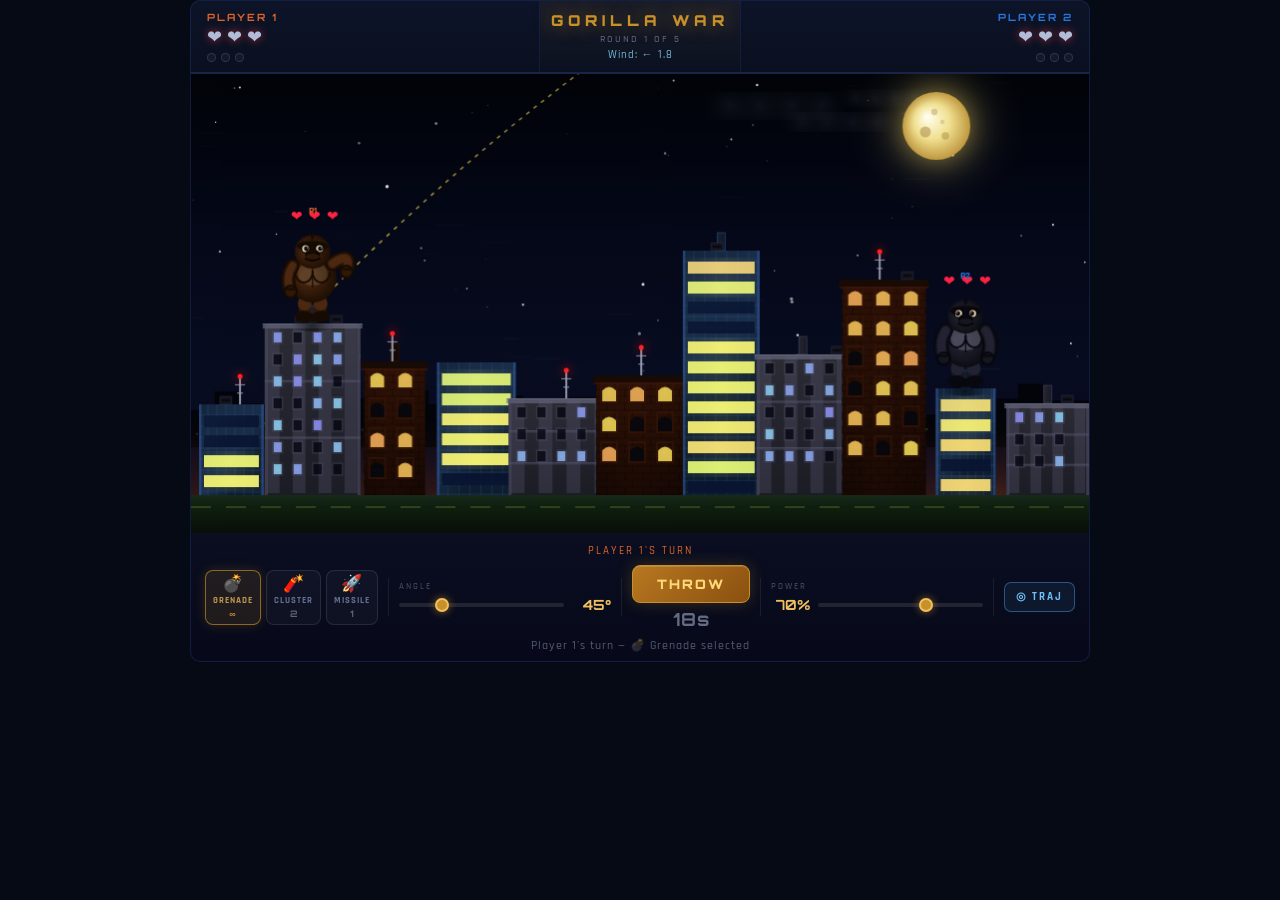
==== commit fe9dc8c8: "Update live game: realistic visuals overhaul Co-Authored-By: Claude Sonnet 4.6 <noreply@anthropic.co" ====
--- a/index.html
+++ b/index.html
@@ -3,7 +3,7 @@
 <head>
 <meta charset="UTF-8">
 <meta name="viewport" content="width=device-width, initial-scale=1.0, maximum-scale=1.0, user-scalable=no">
-<title>Banana Kong — Super Advanced</title>
+<title>Gorilla War</title>
 <link href="https://fonts.googleapis.com/css2?family=Orbitron:wght@700;900&family=Rajdhani:wght@500;700&display=swap" rel="stylesheet">
 <style>
 *{margin:0;padding:0;box-sizing:border-box}
@@ -92,7 +92,7 @@
       <div class="player-wins" id="p1wins"></div>
     </div>
     <div id="title-block">
-      <h1>Banana Kong</h1>
+      <h1>Gorilla War</h1>
       <div id="round-info">Round 1 of 5</div>
       <div id="wind-info">Wind: calm</div>
     </div>
@@ -112,18 +112,18 @@
     <div id="ctrl-row">
       <div id="weapons">
         <button class="weapon-btn selected" id="wbtn0" onclick="selectWeapon(0)">
-          <span class="wico">🍌</span>
-          <span class="wlabel">Banana</span>
+          <span class="wico">💣</span>
+          <span class="wlabel">Grenade</span>
           <span class="ammo">∞</span>
         </button>
         <button class="weapon-btn" id="wbtn1" onclick="selectWeapon(1)">
-          <span class="wico">💥</span>
+          <span class="wico">🧨</span>
           <span class="wlabel">Cluster</span>
           <span class="ammo" id="wammo1">2</span>
         </button>
         <button class="weapon-btn" id="wbtn2" onclick="selectWeapon(2)">
-          <span class="wico">☄️</span>
-          <span class="wlabel">Nuke</span>
+          <span class="wico">🚀</span>
+          <span class="wlabel">Missile</span>
           <span class="ammo" id="wammo2">1</span>
         </button>
       </div>
@@ -172,9 +172,9 @@
 const TOTAL_ROUNDS = 5;
 
 const WEAPONS = [
-  { id:0, name:'Banana',  emoji:'🍌', splashR:22,  damage:1, speedMult:1.0,  ammo:Infinity },
-  { id:1, name:'Cluster', emoji:'💥', splashR:16,  damage:1, speedMult:1.1,  ammo:2, clusterCount:3 },
-  { id:2, name:'Nuke',    emoji:'☄️', splashR:60,  damage:2, speedMult:0.85, ammo:1, nukeScale:3.5 },
+  { id:0, name:'Grenade',  emoji:'💣', splashR:22,  damage:1, speedMult:1.0,  ammo:Infinity },
+  { id:1, name:'Cluster',  emoji:'🧨', splashR:16,  damage:1, speedMult:1.1,  ammo:2, clusterCount:3 },
+  { id:2, name:'Missile',  emoji:'🚀', splashR:60,  damage:2, speedMult:0.85, ammo:1, nukeScale:3.5 },
 ];
 
 const canvas = document.getElementById('gameCanvas');
@@ -965,50 +965,103 @@
 // ---- DRAWING ----
 
 function drawSky() {
+  // Deep night sky gradient
   const grad = ctx.createLinearGradient(0,0,0,H);
-  grad.addColorStop(0, '#060412');
-  grad.addColorStop(0.5, '#0a0820');
-  grad.addColorStop(1, '#12103a');
+  grad.addColorStop(0, '#010308');
+  grad.addColorStop(0.35, '#040818');
+  grad.addColorStop(0.65, '#080c20');
+  grad.addColorStop(1, '#0c0a1c');
   ctx.fillStyle = grad;
   ctx.fillRect(0,0,W,H);
 
-  // City glow at horizon
-  const glow = ctx.createRadialGradient(W/2, GY, 10, W/2, GY, W*0.7);
-  glow.addColorStop(0, 'rgba(80,40,120,0.25)');
-  glow.addColorStop(1, 'rgba(0,0,0,0)');
-  ctx.fillStyle = glow;
-  ctx.fillRect(0, GY-80, W, 100);
-
   // Stars
   for (const s of state.stars) {
-    const brightness = 0.6 + 0.4 * Math.sin(s.blink + state.frame * 0.04);
+    const brightness = 0.5 + 0.5 * Math.sin(s.blink + state.frame * 0.03);
     ctx.beginPath();
-    ctx.arc(s.x, s.y, s.r * brightness, 0, Math.PI*2);
-    ctx.fillStyle = `rgba(255,255,255,${brightness * 0.8})`;
+    ctx.arc(s.x, s.y, s.r * (0.7 + brightness * 0.3), 0, Math.PI*2);
+    ctx.fillStyle = `rgba(255,255,255,${brightness * 0.85})`;
     ctx.fill();
   }
 
-  // Moon
+  // Moon with atmospheric halo
+  const mx = W * 0.83, my = 52, mr = 34;
   ctx.save();
+  // Halo
+  const moonHalo = ctx.createRadialGradient(mx, my, mr, mx, my, mr * 2.8);
+  moonHalo.addColorStop(0, 'rgba(255,235,160,0.12)');
+  moonHalo.addColorStop(1, 'rgba(0,0,0,0)');
+  ctx.fillStyle = moonHalo;
+  ctx.fillRect(mx - mr*3, my - mr*3, mr*6, mr*6);
+  // Moon body
   ctx.beginPath();
-  ctx.arc(W*0.85, 55, 32, 0, Math.PI*2);
-  const moonGrad = ctx.createRadialGradient(W*0.85-8, 47, 4, W*0.85, 55, 32);
-  moonGrad.addColorStop(0, '#fffde0');
-  moonGrad.addColorStop(0.6, '#f0e090');
-  moonGrad.addColorStop(1, '#c8a860');
+  ctx.arc(mx, my, mr, 0, Math.PI*2);
+  const moonGrad = ctx.createRadialGradient(mx-9, my-9, 2, mx, my, mr);
+  moonGrad.addColorStop(0, '#fffde8');
+  moonGrad.addColorStop(0.5, '#f0e090');
+  moonGrad.addColorStop(1, '#c09840');
   ctx.fillStyle = moonGrad;
-  ctx.shadowBlur = 20;
-  ctx.shadowColor = '#ffe090';
+  ctx.shadowBlur = 28;
+  ctx.shadowColor = 'rgba(255,220,80,0.45)';
   ctx.fill();
   ctx.shadowBlur = 0;
   // Craters
-  [[W*0.85-10, 50, 4], [W*0.85+8, 60, 3], [W*0.85-2, 65, 2.5]].forEach(([cx,cy,cr]) => {
-    ctx.beginPath();
-    ctx.arc(cx, cy, cr, 0, Math.PI*2);
-    ctx.fillStyle = 'rgba(140,100,40,0.35)';
-    ctx.fill();
+  [[mx-11,my+6,5.5,'rgba(150,110,40,0.42)'],[mx+9,my+10,3.8,'rgba(150,110,40,0.36)'],[mx-2,my-14,3.2,'rgba(150,110,40,0.3)'],[mx+6,my-4,2.2,'rgba(170,130,50,0.28)']].forEach(([cx,cy,cr,col]) => {
+    ctx.beginPath(); ctx.arc(cx,cy,cr,0,Math.PI*2); ctx.fillStyle=col; ctx.fill();
   });
   ctx.restore();
+
+  // Wispy cirrus clouds near moon
+  ctx.save();
+  ctx.globalAlpha = 0.055;
+  [[W*0.6, 32, 110, 14], [W*0.68, 48, 90, 10], [W*0.74, 24, 70, 9]].forEach(([cx,cy,cw,ch]) => {
+    for (let ci = 0; ci < 4; ci++) {
+      const cig = ctx.createRadialGradient(cx+ci*cw*0.28, cy, 0, cx+ci*cw*0.28, cy, cw*0.3);
+      cig.addColorStop(0, '#d8e0f8');
+      cig.addColorStop(1, 'rgba(0,0,0,0)');
+      ctx.fillStyle = cig;
+      ctx.fillRect(cx+ci*cw*0.28-cw*0.3, cy-ch, cw*0.6, ch*2);
+    }
+  });
+  ctx.globalAlpha = 1;
+  ctx.restore();
+
+  // Distant city silhouette on horizon (deterministic — no flicker)
+  ctx.save();
+  const silY = GY - 50;
+  for (let i = 0; i < 38; i++) {
+    const sx = i * (W / 38);
+    const sh = 12 + Math.abs(Math.sin(i * 1.3)) * 18 + Math.abs(Math.sin(i * 0.47 + 1)) * 22 + Math.abs(Math.sin(i * 2.9 + 0.5)) * 10;
+    ctx.fillStyle = '#02040a';
+    ctx.fillRect(sx, silY - sh, W / 38 + 1, sh + 2);
+    // Occasional lit window on distant buildings
+    if (((i * 7 + 3) % 11) < 3 && sh > 20) {
+      ctx.fillStyle = 'rgba(255,200,80,0.25)';
+      ctx.fillRect(sx + 2, silY - sh * 0.55, 2, 2);
+    }
+    if (((i * 11 + 1) % 13) < 2 && sh > 28) {
+      ctx.fillStyle = 'rgba(100,180,255,0.2)';
+      ctx.fillRect(sx + 5, silY - sh * 0.35, 2, 2);
+    }
+  }
+  ctx.restore();
+
+  // Warm amber city glow at horizon
+  const horizGlow = ctx.createLinearGradient(0, silY - 40, 0, GY);
+  horizGlow.addColorStop(0, 'rgba(0,0,0,0)');
+  horizGlow.addColorStop(0.4, 'rgba(80,30,8,0.1)');
+  horizGlow.addColorStop(1, 'rgba(140,55,15,0.28)');
+  ctx.fillStyle = horizGlow;
+  ctx.fillRect(0, silY - 40, W, GY - silY + 40);
+
+  // Scattered streetlight glows along ground
+  for (let si = 0; si < 6; si++) {
+    const slx = W * (si * 0.17 + 0.05);
+    const slg = ctx.createRadialGradient(slx, GY, 0, slx, GY - 15, 55);
+    slg.addColorStop(0, 'rgba(220,110,20,0.1)');
+    slg.addColorStop(1, 'rgba(0,0,0,0)');
+    ctx.fillStyle = slg;
+    ctx.fillRect(slx - 70, GY - 70, 140, 80);
+  }
 }
 
 function drawWindParticles() {
@@ -1051,81 +1104,206 @@
 function drawBuilding(bld) {
   const { x, y, w, h, type, wins, roofFeatures, damages } = bld;
 
-  // Main facade
-  let facade;
-  if (type === 0) { // glass
-    facade = ctx.createLinearGradient(x, y, x+w, y);
-    facade.addColorStop(0, '#1a2a3a');
-    facade.addColorStop(0.5, '#243550');
-    facade.addColorStop(1, '#1a2a3a');
-  } else if (type === 1) { // concrete
-    facade = ctx.createLinearGradient(x, y, x+w, y+h);
-    facade.addColorStop(0, '#2a2a30');
-    facade.addColorStop(1, '#1a1a20');
-  } else { // brick
-    facade = ctx.createLinearGradient(x, y, x, y+h);
-    facade.addColorStop(0, '#3a1a10');
-    facade.addColorStop(0.5, '#2a1208');
-    facade.addColorStop(1, '#1a0a04');
-  }
-  ctx.fillStyle = facade;
-  ctx.fillRect(x, y, w, h);
-
-  // Outline
-  ctx.strokeStyle = type === 0 ? 'rgba(60,120,160,0.5)' : type === 1 ? 'rgba(80,80,100,0.4)' : 'rgba(80,40,20,0.4)';
-  ctx.lineWidth = 1;
-  ctx.strokeRect(x, y, w, h);
-
-  // Windows
-  for (const win of wins) {
-    const wx = x + win.bx, wy = y + win.by;
-    if (wy + win.bh < y || wy > y + h) continue;
-    ctx.fillStyle = win.lit
-      ? win.litColor
-      : (type === 0 ? 'rgba(10,30,60,0.8)' : 'rgba(0,0,0,0.6)');
-    if (win.arch) {
-      ctx.beginPath();
-      ctx.moveTo(wx, wy + win.bh);
-      ctx.lineTo(wx, wy + win.bh * 0.4);
-      ctx.quadraticCurveTo(wx + win.bw/2, wy, wx + win.bw, wy + win.bh * 0.4);
-      ctx.lineTo(wx + win.bw, wy + win.bh);
-      ctx.closePath();
-      ctx.fill();
-    } else {
-      ctx.fillRect(wx, wy, win.bw, win.bh);
-    }
-    if (win.lit) {
-      const glow = ctx.createRadialGradient(wx+win.bw/2, wy+win.bh/2, 0, wx+win.bw/2, wy+win.bh/2, win.bw);
-      glow.addColorStop(0, win.litColor.replace(')', ',0.15)').replace('hsl', 'hsla'));
-      glow.addColorStop(1, 'rgba(0,0,0,0)');
-      ctx.fillStyle = glow;
-      ctx.fillRect(wx-4, wy-4, win.bw+8, win.bh+8);
-    }
-  }
-
-  // Roof features
+  if (type === 0) {
+    // --- Glass curtain-wall skyscraper ---
+    const facadeGrad = ctx.createLinearGradient(x, y, x+w, y+h*0.5);
+    facadeGrad.addColorStop(0, '#0d1c2c');
+    facadeGrad.addColorStop(0.3, '#172840');
+    facadeGrad.addColorStop(0.7, '#1a2e48');
+    facadeGrad.addColorStop(1, '#0e1e30');
+    ctx.fillStyle = facadeGrad;
+    ctx.fillRect(x, y, w, h);
+
+    // Glass panel grid — horizontal floor plates
+    const floorH = 11;
+    ctx.strokeStyle = 'rgba(40,80,140,0.45)';
+    ctx.lineWidth = 0.8;
+    for (let gy2 = y + floorH; gy2 < y + h; gy2 += floorH) {
+      ctx.beginPath(); ctx.moveTo(x, gy2); ctx.lineTo(x+w, gy2); ctx.stroke();
+    }
+    // Vertical mullions
+    const mullW = Math.max(7, Math.floor(w / 7));
+    for (let mx2 = x + mullW; mx2 < x + w; mx2 += mullW) {
+      ctx.beginPath(); ctx.moveTo(mx2, y); ctx.lineTo(mx2, y+h); ctx.stroke();
+    }
+
+    // Windows
+    for (const win of wins) {
+      const wx = x + win.bx, wy = y + win.by;
+      if (wy + win.bh < y || wy > y + h) continue;
+      ctx.fillStyle = win.lit ? win.litColor : 'rgba(8,20,48,0.88)';
+      ctx.fillRect(wx+1, wy+1, win.bw-2, win.bh-2);
+      if (win.lit) {
+        const wg = ctx.createRadialGradient(wx+win.bw/2, wy+win.bh/2, 0, wx+win.bw/2, wy+win.bh/2, win.bw);
+        wg.addColorStop(0, win.litColor.replace(')', ',0.12)').replace('hsl','hsla'));
+        wg.addColorStop(1, 'rgba(0,0,0,0)');
+        ctx.fillStyle = wg; ctx.fillRect(wx-3, wy-3, win.bw+6, win.bh+6);
+      }
+    }
+
+    // Diagonal glass reflection sheen
+    const reflGrad = ctx.createLinearGradient(x, y, x+w*0.5, y+h*0.4);
+    reflGrad.addColorStop(0, 'rgba(80,150,230,0.07)');
+    reflGrad.addColorStop(0.6, 'rgba(80,150,230,0.03)');
+    reflGrad.addColorStop(1, 'rgba(80,150,230,0)');
+    ctx.fillStyle = reflGrad; ctx.fillRect(x, y, w, h);
+
+    // Edge steel columns
+    ctx.fillStyle = 'rgba(50,90,160,0.55)';
+    ctx.fillRect(x, y, 2.5, h);
+    ctx.fillRect(x+w-2.5, y, 2.5, h);
+
+  } else if (type === 1) {
+    // --- Art Deco limestone building ---
+    const stoneGrad = ctx.createLinearGradient(x, y, x, y+h);
+    stoneGrad.addColorStop(0, '#2c2c34');
+    stoneGrad.addColorStop(0.4, '#252530');
+    stoneGrad.addColorStop(1, '#1c1c24');
+    ctx.fillStyle = stoneGrad; ctx.fillRect(x, y, w, h);
+
+    // Vertical pilasters (stone columns)
+    const pilW = Math.max(4, Math.floor(w / 7));
+    ctx.strokeStyle = 'rgba(90,90,115,0.3)';
+    ctx.lineWidth = pilW;
+    for (let px2 = x + pilW/2 + 2; px2 < x + w - 2; px2 += pilW * 2) {
+      ctx.beginPath(); ctx.moveTo(px2, y+2); ctx.lineTo(px2, y+h-2); ctx.stroke();
+    }
+
+    // Horizontal cornice lines
+    [[y + h*0.33, 2.5, 0.45], [y + h*0.66, 2.5, 0.45]].forEach(([cy2, ch, a]) => {
+      ctx.fillStyle = `rgba(80,80,105,${a})`; ctx.fillRect(x, cy2, w, ch);
+      ctx.fillStyle = `rgba(130,130,155,${a*0.5})`; ctx.fillRect(x, cy2, w, 0.8);
+    });
+    // Prominent top cornice
+    ctx.fillStyle = 'rgba(100,100,125,0.7)'; ctx.fillRect(x-2, y, w+4, 5);
+    ctx.fillStyle = 'rgba(140,140,165,0.4)'; ctx.fillRect(x-2, y, w+4, 1);
+
+    // Windows
+    for (const win of wins) {
+      const wx = x + win.bx, wy = y + win.by;
+      if (wy + win.bh < y || wy > y + h) continue;
+      ctx.fillStyle = win.lit ? win.litColor : 'rgba(4,8,18,0.8)';
+      if (win.arch) {
+        ctx.beginPath();
+        ctx.moveTo(wx, wy+win.bh); ctx.lineTo(wx, wy+win.bh*0.4);
+        ctx.quadraticCurveTo(wx+win.bw/2, wy, wx+win.bw, wy+win.bh*0.4);
+        ctx.lineTo(wx+win.bw, wy+win.bh); ctx.closePath(); ctx.fill();
+        // Stone arch keystone detail
+        ctx.strokeStyle = 'rgba(100,100,120,0.45)'; ctx.lineWidth = 0.8;
+        ctx.beginPath(); ctx.moveTo(wx+1, wy+win.bh*0.4);
+        ctx.quadraticCurveTo(wx+win.bw/2, wy+1, wx+win.bw-1, wy+win.bh*0.4); ctx.stroke();
+      } else {
+        ctx.fillRect(wx+1, wy+1, win.bw-2, win.bh-2);
+        ctx.strokeStyle = 'rgba(90,90,115,0.4)'; ctx.lineWidth = 1;
+        ctx.strokeRect(wx, wy, win.bw, win.bh);
+      }
+      if (win.lit) {
+        const wg = ctx.createRadialGradient(wx+win.bw/2, wy+win.bh/2, 0, wx+win.bw/2, wy+win.bh/2, win.bw);
+        wg.addColorStop(0, win.litColor.replace(')', ',0.13)').replace('hsl','hsla'));
+        wg.addColorStop(1, 'rgba(0,0,0,0)');
+        ctx.fillStyle = wg; ctx.fillRect(wx-4, wy-4, win.bw+8, win.bh+8);
+      }
+    }
+
+    // Edge stonework
+    ctx.fillStyle = 'rgba(85,85,110,0.55)';
+    ctx.fillRect(x, y, 3, h); ctx.fillRect(x+w-3, y, 3, h);
+
+  } else {
+    // --- Red brick industrial building ---
+    const brickGrad = ctx.createLinearGradient(x, y, x, y+h);
+    brickGrad.addColorStop(0, '#2c1006');
+    brickGrad.addColorStop(0.4, '#240e05');
+    brickGrad.addColorStop(1, '#160804');
+    ctx.fillStyle = brickGrad; ctx.fillRect(x, y, w, h);
+
+    // Brick texture — horizontal mortar joints
+    const bkH = 7;
+    ctx.strokeStyle = 'rgba(8,4,2,0.45)';
+    ctx.lineWidth = 0.8;
+    let rowOffset = 0;
+    for (let bry = y + bkH; bry < y + h; bry += bkH) {
+      ctx.beginPath(); ctx.moveTo(x, bry); ctx.lineTo(x+w, bry); ctx.stroke();
+      rowOffset = 1 - rowOffset;
+      const jOff = rowOffset * bkH * 1.5;
+      for (let jx = x + jOff; jx < x + w; jx += bkH * 2.6) {
+        ctx.beginPath(); ctx.moveTo(jx, bry-bkH); ctx.lineTo(jx, bry); ctx.stroke();
+      }
+    }
+    // Slight warm surface variation
+    const brickSheen = ctx.createLinearGradient(x, y, x+w, y);
+    brickSheen.addColorStop(0, 'rgba(100,30,10,0.0)');
+    brickSheen.addColorStop(0.4, 'rgba(120,40,12,0.06)');
+    brickSheen.addColorStop(1, 'rgba(100,30,10,0.0)');
+    ctx.fillStyle = brickSheen; ctx.fillRect(x, y, w, h);
+
+    // Windows
+    for (const win of wins) {
+      const wx = x + win.bx, wy = y + win.by;
+      if (wy + win.bh < y || wy > y + h) continue;
+      ctx.fillStyle = win.lit ? win.litColor : 'rgba(4,7,14,0.85)';
+      if (win.arch) {
+        ctx.beginPath();
+        ctx.moveTo(wx, wy+win.bh); ctx.lineTo(wx, wy+win.bh*0.4);
+        ctx.quadraticCurveTo(wx+win.bw/2, wy, wx+win.bw, wy+win.bh*0.4);
+        ctx.lineTo(wx+win.bw, wy+win.bh); ctx.closePath(); ctx.fill();
+      } else {
+        ctx.fillRect(wx+1, wy+1, win.bw-2, win.bh-2);
+      }
+      // Brick window surround
+      ctx.strokeStyle = 'rgba(55,22,8,0.65)'; ctx.lineWidth = 2;
+      ctx.strokeRect(wx-1, wy-1, win.bw+2, win.bh+2);
+      if (win.lit) {
+        const wg = ctx.createRadialGradient(wx+win.bw/2, wy+win.bh/2, 0, wx+win.bw/2, wy+win.bh/2, win.bw);
+        wg.addColorStop(0, win.litColor.replace(')', ',0.1)').replace('hsl','hsla'));
+        wg.addColorStop(1, 'rgba(0,0,0,0)');
+        ctx.fillStyle = wg; ctx.fillRect(wx-4, wy-4, win.bw+8, win.bh+8);
+      }
+    }
+
+    // Brick cornice at roof edge
+    ctx.fillStyle = '#180a04'; ctx.fillRect(x-3, y, w+6, 7);
+    ctx.fillStyle = 'rgba(70,25,8,0.55)'; ctx.fillRect(x-3, y+7, w+6, 2);
+  }
+
+  // Roof features (shared for all types)
   for (const feat of roofFeatures) {
     const fx = x + feat.x, fy = y + feat.y;
     if (feat.type === 'tower') {
-      ctx.fillStyle = '#1a1a2a';
-      ctx.fillRect(fx, fy, feat.w, feat.h);
-      ctx.strokeStyle = 'rgba(60,80,120,0.5)';
+      const tCol = type===0 ? ['#162230','#101828'] : type===1 ? ['#262630','#1a1a26'] : ['#1c0c06','#120804'];
+      const tGrad = ctx.createLinearGradient(fx, fy, fx+feat.w, fy);
+      tGrad.addColorStop(0, tCol[0]); tGrad.addColorStop(1, tCol[1]);
+      ctx.fillStyle = tGrad; ctx.fillRect(fx, fy, feat.w, feat.h);
+      const tOutline = type===0?'rgba(40,80,140,0.6)':type===1?'rgba(80,80,110,0.5)':'rgba(55,22,8,0.5)';
+      ctx.strokeStyle = tOutline; ctx.lineWidth = 1; ctx.strokeRect(fx, fy, feat.w, feat.h);
+      // Tower windows
+      for (let tw = 2; tw < feat.w - 6; tw += 7) {
+        const tlit = ((fx+tw+fy) * 7) % 17 < 7;
+        ctx.fillStyle = tlit ? 'rgba(255,210,110,0.5)' : 'rgba(8,16,32,0.7)';
+        ctx.fillRect(fx+tw, fy+4, 4, 5);
+      }
+    } else if (feat.type === 'antenna') {
+      ctx.strokeStyle = 'rgba(160,165,185,0.9)'; ctx.lineWidth = 2;
+      ctx.beginPath(); ctx.moveTo(x+feat.x, fy+feat.h); ctx.lineTo(x+feat.x, fy); ctx.stroke();
       ctx.lineWidth = 1;
-      ctx.strokeRect(fx, fy, feat.w, feat.h);
-    } else if (feat.type === 'antenna') {
-      ctx.strokeStyle = 'rgba(150,150,180,0.7)';
-      ctx.lineWidth = 2;
-      ctx.beginPath();
-      ctx.moveTo(x + feat.x, fy + feat.h);
-      ctx.lineTo(x + feat.x, fy);
-      ctx.stroke();
-      ctx.beginPath();
-      ctx.arc(x + feat.x, fy, 2, 0, Math.PI*2);
-      ctx.fillStyle = '#f44';
-      ctx.fill();
+      [[0.3,5],[0.6,3]].forEach(([frac, hw]) => {
+        ctx.beginPath();
+        ctx.moveTo(x+feat.x-hw, fy+feat.h*frac);
+        ctx.lineTo(x+feat.x+hw, fy+feat.h*frac);
+        ctx.stroke();
+      });
+      // Blinking red warning light
+      const blinkOn = Math.sin(state.frame * 0.07) > 0;
+      ctx.beginPath(); ctx.arc(x+feat.x, fy, 2.5, 0, Math.PI*2);
+      if (blinkOn) { ctx.shadowBlur = 10; ctx.shadowColor = '#ff0000'; }
+      ctx.fillStyle = blinkOn ? '#ff2222' : '#440000';
+      ctx.fill(); ctx.shadowBlur = 0;
     } else if (feat.type === 'vent') {
-      ctx.fillStyle = '#252530';
-      ctx.fillRect(fx, fy, feat.w, feat.h);
+      ctx.fillStyle = '#141420'; ctx.fillRect(fx, fy, feat.w, feat.h);
+      ctx.strokeStyle = 'rgba(55,55,80,0.4)'; ctx.lineWidth = 1; ctx.strokeRect(fx, fy, feat.w, feat.h);
+      for (let sv = fy+3; sv < fy+feat.h-2; sv += 4) {
+        ctx.fillStyle = 'rgba(0,0,0,0.6)'; ctx.fillRect(fx+2, sv, feat.w-4, 2);
+      }
     }
   }
 
@@ -1215,194 +1393,299 @@
 }
 
 function drawGorilla(gx, gy, playerIdx, armRaised) {
-  const scale = 1;
   ctx.save();
   ctx.translate(gx, gy);
 
-  // Shadow
+  const dir = playerIdx === 0 ? 1 : -1;
+  // P1 = dark brown silverback; P2 = near-black mountain gorilla
+  const furDark  = playerIdx === 0 ? '#160c04' : '#080810';
+  const furMid   = playerIdx === 0 ? '#301808' : '#161620';
+  const furLight = playerIdx === 0 ? '#4c2810' : '#222232';
+  const silverCol = playerIdx === 0 ? 'rgba(185,165,130,0.2)' : 'rgba(200,200,225,0.24)';
+
+  // Ground shadow
+  const shadowG = ctx.createRadialGradient(0, 2, 0, 0, 2, 22);
+  shadowG.addColorStop(0, 'rgba(0,0,0,0.55)');
+  shadowG.addColorStop(1, 'rgba(0,0,0,0)');
+  ctx.beginPath(); ctx.ellipse(0, 2, 22, 6, 0, 0, Math.PI*2);
+  ctx.fillStyle = shadowG; ctx.fill();
+
+  // Thick legs
+  ctx.fillStyle = furMid;
+  ctx.fillRect(-14, -30, 12, 24);
+  ctx.fillRect(2, -30, 12, 24);
+  // Knee bulge
+  ctx.beginPath(); ctx.arc(-8, -20, 7, 0, Math.PI*2);
+  ctx.fillStyle = furLight; ctx.fill();
+  ctx.beginPath(); ctx.arc(8, -20, 7, 0, Math.PI*2);
+  ctx.fill();
+
+  // Feet — wide, flat
+  ctx.beginPath(); ctx.ellipse(-8, -7, 10, 5.5, 0.15, 0, Math.PI*2);
+  ctx.fillStyle = furDark; ctx.fill();
+  ctx.beginPath(); ctx.ellipse(8, -7, 10, 5.5, -0.15, 0, Math.PI*2);
+  ctx.fill();
+  // Toe lines
+  ctx.strokeStyle = furDark; ctx.lineWidth = 0.8;
+  [[-12,-5],[-8,-5],[-4,-5],[4,-5],[8,-5],[12,-5]].forEach(([tx,ty]) => {
+    ctx.beginPath(); ctx.moveTo(tx, ty); ctx.lineTo(tx + (tx < 0 ? -1 : 1), ty - 3); ctx.stroke();
+  });
+
+  // Massive barrel chest / torso
+  ctx.beginPath(); ctx.ellipse(0, -46, 24, 25, 0, 0, Math.PI*2);
+  const bodyG = ctx.createRadialGradient(-6, -48, 5, 0, -46, 28);
+  bodyG.addColorStop(0, furLight);
+  bodyG.addColorStop(0.55, furMid);
+  bodyG.addColorStop(1, furDark);
+  ctx.fillStyle = bodyG; ctx.fill();
+
+  // Silverback saddle marking
+  ctx.beginPath(); ctx.ellipse(0, -50, 15, 12, 0, 0, Math.PI*2);
+  ctx.fillStyle = silverCol; ctx.fill();
+
+  // Chest muscle definition
+  ctx.strokeStyle = furDark; ctx.lineWidth = 1.8;
+  ctx.beginPath(); ctx.ellipse(-9, -52, 9, 11, -0.1, 0, Math.PI); ctx.stroke();
+  ctx.beginPath(); ctx.ellipse(9, -52, 9, 11, 0.1, 0, Math.PI); ctx.stroke();
+
+  // Sternum line
+  ctx.beginPath(); ctx.moveTo(0, -60); ctx.lineTo(0, -36);
+  ctx.strokeStyle = furDark; ctx.lineWidth = 1.2; ctx.stroke();
+
+  // Arms — thick, powerful
+  ctx.lineCap = 'round';
+  if (armRaised) {
+    // Raised throwing arm
+    ctx.beginPath(); ctx.moveTo(dir*20, -60);
+    ctx.quadraticCurveTo(dir*40, -74, dir*34, -52);
+    ctx.lineWidth = 15; ctx.strokeStyle = furDark; ctx.stroke();
+    ctx.lineWidth = 11; ctx.strokeStyle = furMid; ctx.stroke();
+    ctx.lineWidth = 8; ctx.strokeStyle = furLight; ctx.stroke();
+    // Other arm slightly bent
+    ctx.beginPath(); ctx.moveTo(-dir*20, -58);
+    ctx.quadraticCurveTo(-dir*28, -46, -dir*22, -32);
+    ctx.lineWidth = 14; ctx.strokeStyle = furDark; ctx.stroke();
+    ctx.lineWidth = 10; ctx.strokeStyle = furMid; ctx.stroke();
+    ctx.lineWidth = 7; ctx.strokeStyle = furLight; ctx.stroke();
+  } else {
+    // Both arms in standing/knuckle position
+    [[20,-58,28,-46,22,-30],[-20,-58,-28,-46,-22,-30]].forEach(([ax,ay,cx2,cy2,bx2,by2]) => {
+      ctx.beginPath(); ctx.moveTo(ax,ay); ctx.quadraticCurveTo(cx2,cy2,bx2,by2);
+      ctx.lineWidth = 15; ctx.strokeStyle = furDark; ctx.stroke();
+      ctx.lineWidth = 11; ctx.strokeStyle = furMid; ctx.stroke();
+      ctx.lineWidth = 8; ctx.strokeStyle = furLight; ctx.stroke();
+    });
+  }
+
+  // Fists
+  const fistPositions = armRaised ? [[dir*34, -52], [-dir*22, -32]] : [[22, -30], [-22, -30]];
+  for (const [fx, fy] of fistPositions) {
+    ctx.beginPath(); ctx.arc(fx, fy, 7, 0, Math.PI*2);
+    ctx.fillStyle = furDark; ctx.fill();
+    ctx.beginPath(); ctx.arc(fx, fy, 5, 0, Math.PI*2);
+    ctx.fillStyle = furMid; ctx.fill();
+    // Knuckle ridges
+    for (let k = -2; k <= 2; k++) {
+      ctx.beginPath(); ctx.arc(fx + k*2, fy - 1.5, 1.8, Math.PI, Math.PI*2);
+      ctx.strokeStyle = furDark; ctx.lineWidth = 0.9; ctx.stroke();
+    }
+  }
+
+  // Neck / broad shoulders
+  ctx.beginPath(); ctx.ellipse(0, -63, 13, 7, 0, 0, Math.PI*2);
+  ctx.fillStyle = furMid; ctx.fill();
+
+  // Head — large, imposing
+  ctx.beginPath(); ctx.ellipse(0, -72, 18, 17, 0, 0, Math.PI*2);
+  const headG = ctx.createRadialGradient(-6, -74, 3, 0, -72, 20);
+  headG.addColorStop(0, furLight);
+  headG.addColorStop(0.6, furMid);
+  headG.addColorStop(1, furDark);
+  ctx.fillStyle = headG; ctx.fill();
+
+  // Prominent sagittal crest
   ctx.beginPath();
-  ctx.ellipse(0, 0, 18, 6, 0, 0, Math.PI*2);
-  ctx.fillStyle = 'rgba(0,0,0,0.4)';
-  ctx.fill();
-
-  // Legs
-  ctx.fillStyle = '#2a1a0a';
-  ctx.fillRect(-11, -26, 10, 20);
-  ctx.fillRect(2, -26, 10, 20);
-
-  // Feet
+  ctx.moveTo(-5, -84);
+  ctx.quadraticCurveTo(0, -94, 5, -84);
+  ctx.quadraticCurveTo(3, -79, -3, -79);
+  ctx.closePath();
+  ctx.fillStyle = furMid; ctx.fill();
   ctx.beginPath();
-  ctx.ellipse(-6, -7, 7, 5, 0.3, 0, Math.PI*2);
-  ctx.fillStyle = '#1a0d04';
-  ctx.fill();
-  ctx.beginPath();
-  ctx.ellipse(7, -7, 7, 5, -0.3, 0, Math.PI*2);
-  ctx.fill();
-
-  // Body
-  const bodyGrad = ctx.createRadialGradient(-4, -38, 4, 0, -40, 22);
-  bodyGrad.addColorStop(0, '#5a3a1a');
-  bodyGrad.addColorStop(0.5, '#3a2010');
-  bodyGrad.addColorStop(1, '#1a0d04');
-  ctx.beginPath();
-  ctx.ellipse(0, -44, 18, 22, 0, 0, Math.PI*2);
-  ctx.fillStyle = bodyGrad;
-  ctx.fill();
-
-  // Saddle (silverback)
-  ctx.beginPath();
-  ctx.ellipse(0, -44, 10, 14, 0, 0, Math.PI*2);
-  ctx.fillStyle = 'rgba(220,210,190,0.18)';
-  ctx.fill();
-
-  // Arms
-  if (armRaised) {
-    // Throwing arm
-    const dir = playerIdx === 0 ? 1 : -1;
-    ctx.beginPath();
-    ctx.moveTo(dir * 14, -58);
-    ctx.quadraticCurveTo(dir * 32, -72, dir * 28, -50);
-    ctx.lineWidth = 9;
-    ctx.strokeStyle = '#3a2010';
-    ctx.stroke();
-    // Other arm
-    ctx.beginPath();
-    ctx.moveTo(-dir * 14, -56);
-    ctx.quadraticCurveTo(-dir * 22, -44, -dir * 18, -34);
-    ctx.lineWidth = 8;
-    ctx.stroke();
-  } else {
-    // Both arms down
-    ctx.beginPath();
-    ctx.moveTo(14, -56);
-    ctx.quadraticCurveTo(26, -48, 22, -34);
-    ctx.lineWidth = 9;
-    ctx.strokeStyle = '#3a2010';
-    ctx.stroke();
-    ctx.beginPath();
-    ctx.moveTo(-14, -56);
-    ctx.quadraticCurveTo(-26, -48, -22, -34);
-    ctx.lineWidth = 9;
-    ctx.stroke();
-  }
-
-  // Knuckles
-  [[16,-54],[-16,-54]].forEach(([kx,ky]) => {
-    ctx.beginPath();
-    ctx.arc(kx, ky, 4, 0, Math.PI*2);
-    ctx.fillStyle = '#2a1a0a';
-    ctx.fill();
+  ctx.moveTo(-2, -88);
+  ctx.quadraticCurveTo(0, -94, 2, -88);
+  ctx.quadraticCurveTo(1, -84, -1, -84);
+  ctx.closePath();
+  ctx.fillStyle = furDark; ctx.fill();
+
+  // Heavy overhanging brow ridge
+  ctx.beginPath(); ctx.ellipse(0, -78, 16, 5.5, 0, 0, Math.PI*2);
+  ctx.fillStyle = furDark; ctx.fill();
+  // Brow highlight edge
+  ctx.strokeStyle = 'rgba(80,50,25,0.3)'; ctx.lineWidth = 1;
+  ctx.beginPath(); ctx.ellipse(0, -80, 15, 3, 0, Math.PI, Math.PI*2); ctx.stroke();
+
+  // Deep-set eyes beneath brow
+  [[-7,-75],[7,-75]].forEach(([ex,ey]) => {
+    // Eye socket shadow
+    ctx.beginPath(); ctx.arc(ex, ey, 5, 0, Math.PI*2);
+    ctx.fillStyle = 'rgba(0,0,0,0.6)'; ctx.fill();
+    // Sclera (white)
+    ctx.beginPath(); ctx.arc(ex, ey, 3.5, 0, Math.PI*2);
+    ctx.fillStyle = '#e0d4bc'; ctx.fill();
+    // Iris — dark brown
+    ctx.beginPath(); ctx.arc(ex + dir*0.8, ey, 2.4, 0, Math.PI*2);
+    ctx.fillStyle = '#1e1004'; ctx.fill();
+    // Pupil
+    ctx.beginPath(); ctx.arc(ex + dir*1, ey, 1.4, 0, Math.PI*2);
+    ctx.fillStyle = '#040202'; ctx.fill();
+    // Specular highlight
+    ctx.beginPath(); ctx.arc(ex + dir*1.5, ey - 0.9, 0.7, 0, Math.PI*2);
+    ctx.fillStyle = 'rgba(255,255,255,0.8)'; ctx.fill();
   });
 
-  // Head
-  const headGrad = ctx.createRadialGradient(-4, -66, 4, 0, -65, 16);
-  headGrad.addColorStop(0, '#5a3a1a');
-  headGrad.addColorStop(0.6, '#3a2010');
-  headGrad.addColorStop(1, '#1a0d04');
-  ctx.beginPath();
-  ctx.ellipse(0, -65, 15, 14, 0, 0, Math.PI*2);
-  ctx.fillStyle = headGrad;
-  ctx.fill();
-
-  // Brow ridge
-  ctx.beginPath();
-  ctx.ellipse(0, -72, 13, 4, 0, 0, Math.PI*2);
-  ctx.fillStyle = '#1a0d04';
-  ctx.fill();
-
-  // Eyes
-  [[-6, -68], [6, -68]].forEach(([ex, ey]) => {
-    ctx.beginPath();
-    ctx.arc(ex, ey, 3, 0, Math.PI*2);
-    ctx.fillStyle = '#fff';
-    ctx.fill();
-    ctx.beginPath();
-    ctx.arc(ex + 0.5, ey, 1.8, 0, Math.PI*2);
-    ctx.fillStyle = '#1a0808';
-    ctx.fill();
-    ctx.beginPath();
-    ctx.arc(ex + 0.8, ey - 0.6, 0.6, 0, Math.PI*2);
-    ctx.fillStyle = '#fff';
-    ctx.fill();
+  // Broad, wide nose
+  ctx.beginPath(); ctx.ellipse(0, -69, 7.5, 5.5, 0, 0, Math.PI*2);
+  ctx.fillStyle = furDark; ctx.fill();
+  [-4, 4].forEach(nx => {
+    ctx.beginPath(); ctx.arc(nx, -68, 3, 0, Math.PI*2);
+    ctx.fillStyle = '#0a0502'; ctx.fill();
+    ctx.beginPath(); ctx.arc(nx - 0.5, -68.5, 0.9, 0, Math.PI*2);
+    ctx.fillStyle = 'rgba(90,50,30,0.5)'; ctx.fill();
   });
 
-  // Broad nose
-  ctx.beginPath();
-  ctx.ellipse(0, -63, 5.5, 4, 0, 0, Math.PI*2);
-  ctx.fillStyle = '#2a1208';
-  ctx.fill();
-  [-3, 3].forEach(nx => {
-    ctx.beginPath();
-    ctx.arc(nx, -62, 2, 0, Math.PI*2);
-    ctx.fillStyle = '#160804';
-    ctx.fill();
-  });
-
-  // Mouth
-  ctx.beginPath();
-  ctx.arc(0, -59, 5, 0.1, Math.PI - 0.1);
-  ctx.strokeStyle = '#160804';
-  ctx.lineWidth = 1.5;
-  ctx.stroke();
+  // Prominent muzzle / lip area
+  ctx.beginPath(); ctx.ellipse(0, -65, 8, 5, 0, 0, Math.PI*2);
+  ctx.fillStyle = furMid; ctx.fill();
+  // Lip line
+  ctx.beginPath(); ctx.moveTo(-7, -65);
+  ctx.quadraticCurveTo(0, -61, 7, -65);
+  ctx.strokeStyle = '#080402'; ctx.lineWidth = 1.8; ctx.stroke();
 
   ctx.restore();
 
-  // HP hearts on canvas above gorilla
-  const hpY = gy - 88;
-  const hpX = gx - 20;
+  // HP indicators
+  const hpY = gy - 103;
   for (let i = 0; i < 3; i++) {
     ctx.font = '14px serif';
-    ctx.globalAlpha = i < state.hp[playerIdx] ? 1.0 : 0.25;
-    ctx.fillStyle = '#ff4466';
-    ctx.fillText('❤', hpX + i*18, hpY);
+    ctx.globalAlpha = i < state.hp[playerIdx] ? 1.0 : 0.18;
+    ctx.fillStyle = i < state.hp[playerIdx] ? '#ff2244' : '#550022';
+    ctx.fillText('❤', gx - 22 + i*18, hpY);
   }
   ctx.globalAlpha = 1;
 
   // Player label
-  ctx.fillStyle = playerIdx === 0 ? '#8de' : '#fda';
-  ctx.font = 'bold 10px Rajdhani';
+  ctx.fillStyle = playerIdx === 0 ? '#e06428' : '#2878e0';
+  ctx.font = 'bold 10px Rajdhani, sans-serif';
   ctx.textAlign = 'center';
-  ctx.fillText('P' + (playerIdx+1), gx, gy - 92);
+  ctx.fillText('P' + (playerIdx+1), gx, hpY - 7);
   ctx.textAlign = 'left';
 }
 
-function drawBanana(bx, by, rot, scale) {
+function drawProjectile(bx, by, rot, scale, weaponId) {
   scale = scale || 1;
   ctx.save();
   ctx.translate(bx, by);
   ctx.rotate(rot);
   ctx.scale(scale, scale);
-  const layers = [
-    { width: 7, color: '#7a5000' },
-    { width: 5.5, color: '#c07800' },
-    { width: 4, color: '#ffe030' },
-    { width: 2.5, color: '#fff080' },
-    { width: 1, color: 'rgba(255,255,220,0.8)' },
-  ];
-  for (const layer of layers) {
-    ctx.beginPath();
-    ctx.moveTo(-10, 3);
-    ctx.quadraticCurveTo(0, -14, 10, 3);
-    ctx.strokeStyle = layer.color;
-    ctx.lineWidth = layer.width;
-    ctx.lineCap = 'round';
-    ctx.stroke();
-    ctx.beginPath();
-    ctx.arc(-10, 3, 2.5, 0, Math.PI*2);
-    ctx.arc(10, 3, 2.5, 0, Math.PI*2);
-    ctx.fillStyle = layer.color;
-    ctx.fill();
-  }
+
+  if (weaponId === 0) {
+    // --- Grenade: cast-iron oval with ridges and pin ---
+    // Body
+    ctx.beginPath(); ctx.ellipse(0, 0, 7, 10, 0, 0, Math.PI*2);
+    const gg = ctx.createRadialGradient(-2, -3, 1, 0, 0, 10);
+    gg.addColorStop(0, '#6a7040'); gg.addColorStop(0.6, '#4c5228'); gg.addColorStop(1, '#2e3418');
+    ctx.fillStyle = gg; ctx.fill();
+    // Horizontal segmentation bands
+    ctx.strokeStyle = '#1e2010'; ctx.lineWidth = 1.1;
+    for (let ry = -6; ry <= 6; ry += 4) {
+      const hw = Math.sqrt(Math.max(0, 1 - (ry*ry)/100)) * 7;
+      ctx.beginPath(); ctx.ellipse(0, ry, hw, 0.4, 0, 0, Math.PI*2); ctx.stroke();
+    }
+    // Vertical groove
+    ctx.beginPath(); ctx.moveTo(0, -9); ctx.lineTo(0, 9);
+    ctx.strokeStyle = '#1e2010'; ctx.lineWidth = 0.8; ctx.stroke();
+    // Safety spoon (lever)
+    ctx.fillStyle = '#8a7a30'; ctx.fillRect(-3, -11, 7, 3);
+    // Pull pin ring
+    ctx.beginPath(); ctx.arc(-5, -11, 2.5, 0, Math.PI*2);
+    ctx.strokeStyle = '#c8a830'; ctx.lineWidth = 1.5; ctx.stroke();
+    // Fuse body
+    ctx.fillStyle = '#8a7a30'; ctx.fillRect(-2, -14, 4, 4);
+    // Highlight
+    ctx.beginPath(); ctx.ellipse(-2, -3, 2, 5, -0.2, 0, Math.PI*2);
+    ctx.fillStyle = 'rgba(255,255,255,0.1)'; ctx.fill();
+
+  } else if (weaponId === 1) {
+    // --- Cluster bomblet: compact red cylinder with fins ---
+    // Body
+    ctx.fillStyle = '#8a1818'; ctx.fillRect(-4, -8, 8, 14);
+    // Nose cone
+    ctx.beginPath(); ctx.moveTo(-4,-8); ctx.lineTo(0,-13); ctx.lineTo(4,-8);
+    ctx.fillStyle = '#c02020'; ctx.fill();
+    // Rear fins
+    [[-4,4,-5],[4,4,5]].forEach(([fx,fy,fdx]) => {
+      ctx.beginPath(); ctx.moveTo(fx,fy); ctx.lineTo(fx+fdx,fy+2); ctx.lineTo(fx,fy+5);
+      ctx.fillStyle = '#601010'; ctx.fill();
+    });
+    // Yellow warning band
+    ctx.fillStyle = '#c0a030'; ctx.fillRect(-4,-1,8,2);
+    // Highlight streak
+    ctx.fillStyle = 'rgba(255,255,255,0.14)'; ctx.fillRect(-2,-7,2,10);
+
+  } else {
+    // --- Missile: sleek white/grey with engine glow ---
+    ctx.scale(1.2, 1.2);
+    // Main body
+    const mg = ctx.createLinearGradient(-5,0,5,0);
+    mg.addColorStop(0,'#909098'); mg.addColorStop(0.3,'#d0d0e0');
+    mg.addColorStop(0.7,'#c0c0d0'); mg.addColorStop(1,'#707080');
+    ctx.fillStyle = mg; ctx.fillRect(-5,-20,10,32);
+    // Red nose cone
+    ctx.beginPath(); ctx.moveTo(-5,-20); ctx.lineTo(0,-32); ctx.lineTo(5,-20);
+    ctx.fillStyle = '#e02828'; ctx.fill();
+    // Tail section
+    ctx.fillStyle = '#808090'; ctx.fillRect(-5,10,10,3);
+    // Rear swept fins
+    [[-5,10,-9],[5,10,9]].forEach(([fx,fy,fdx]) => {
+      ctx.beginPath(); ctx.moveTo(fx,fy); ctx.lineTo(fx+fdx,fy+4); ctx.lineTo(fx,fy+10);
+      ctx.fillStyle = '#606070'; ctx.fill();
+    });
+    // Forward canard fins
+    [[-5,-15,-4],[5,-15,4]].forEach(([fx,fy,fdx]) => {
+      ctx.beginPath(); ctx.moveTo(fx,fy); ctx.lineTo(fx+fdx,fy-2); ctx.lineTo(fx,fy+5);
+      ctx.fillStyle = '#707082'; ctx.fill();
+    });
+    // Red marking bands
+    ctx.fillStyle = '#e02828'; ctx.fillRect(-5,-8,10,2.5); ctx.fillRect(-5,-13,10,2);
+    // Engine nozzle
+    ctx.fillStyle = '#3a3a4c'; ctx.fillRect(-4,12,8,3);
+    // Engine exhaust glow
+    const eg = ctx.createRadialGradient(0,16,0,0,22,13);
+    eg.addColorStop(0,'rgba(255,185,55,0.95)'); eg.addColorStop(0.3,'rgba(255,80,0,0.6)');
+    eg.addColorStop(0.65,'rgba(200,30,0,0.3)'); eg.addColorStop(1,'rgba(255,20,0,0)');
+    ctx.fillStyle = eg; ctx.beginPath(); ctx.ellipse(0,16,6,13,0,0,Math.PI*2); ctx.fill();
+    // Specular highlight
+    ctx.fillStyle = 'rgba(255,255,255,0.18)'; ctx.fillRect(-2,-28,2,38);
+  }
+
   ctx.restore();
 }
 
-function drawTrail(trail, alpha) {
+function drawTrail(trail, alpha, weaponId) {
   for (let i = 0; i < trail.length; i++) {
     const t = i / trail.length;
     const r = 4 * t;
+    let color;
+    if (weaponId === 2) {
+      color = `rgba(100,180,255,${t * alpha * 0.6})`;
+    } else if (weaponId === 1) {
+      color = `rgba(255,120,20,${t * alpha * 0.5})`;
+    } else {
+      color = `rgba(210,210,195,${t * alpha * 0.45})`;
+    }
     ctx.beginPath();
     ctx.arc(trail[i].x, trail[i].y, r, 0, Math.PI*2);
-    ctx.fillStyle = `rgba(255,200,30,${t * alpha * 0.5})`;
+    ctx.fillStyle = color;
     ctx.fill();
   }
 }
@@ -1530,17 +1813,17 @@
 
   drawHitFlash();
 
-  // Banana & trail
+  // Projectile & trail
   if (state.banana) {
-    drawTrail(state.banana.trail, 1.0);
+    drawTrail(state.banana.trail, 1.0, state.banana.weaponIdx);
     const bscale = state.banana.weapon.id === 2 ? 1.6 : 1.0;
-    drawBanana(state.banana.x, state.banana.y, state.banana.rot, bscale);
-  }
-
-  // Cluster bananas
+    drawProjectile(state.banana.x, state.banana.y, state.banana.rot, bscale, state.banana.weaponIdx);
+  }
+
+  // Cluster bomblets
   for (const cb of state.clusterBananas) {
-    drawTrail(cb.trail, 0.7);
-    drawBanana(cb.x, cb.y, cb.rot, 0.7);
+    drawTrail(cb.trail, 0.7, 1);
+    drawProjectile(cb.x, cb.y, cb.rot, 0.7, 1);
   }
 
   drawScreenFlash();
